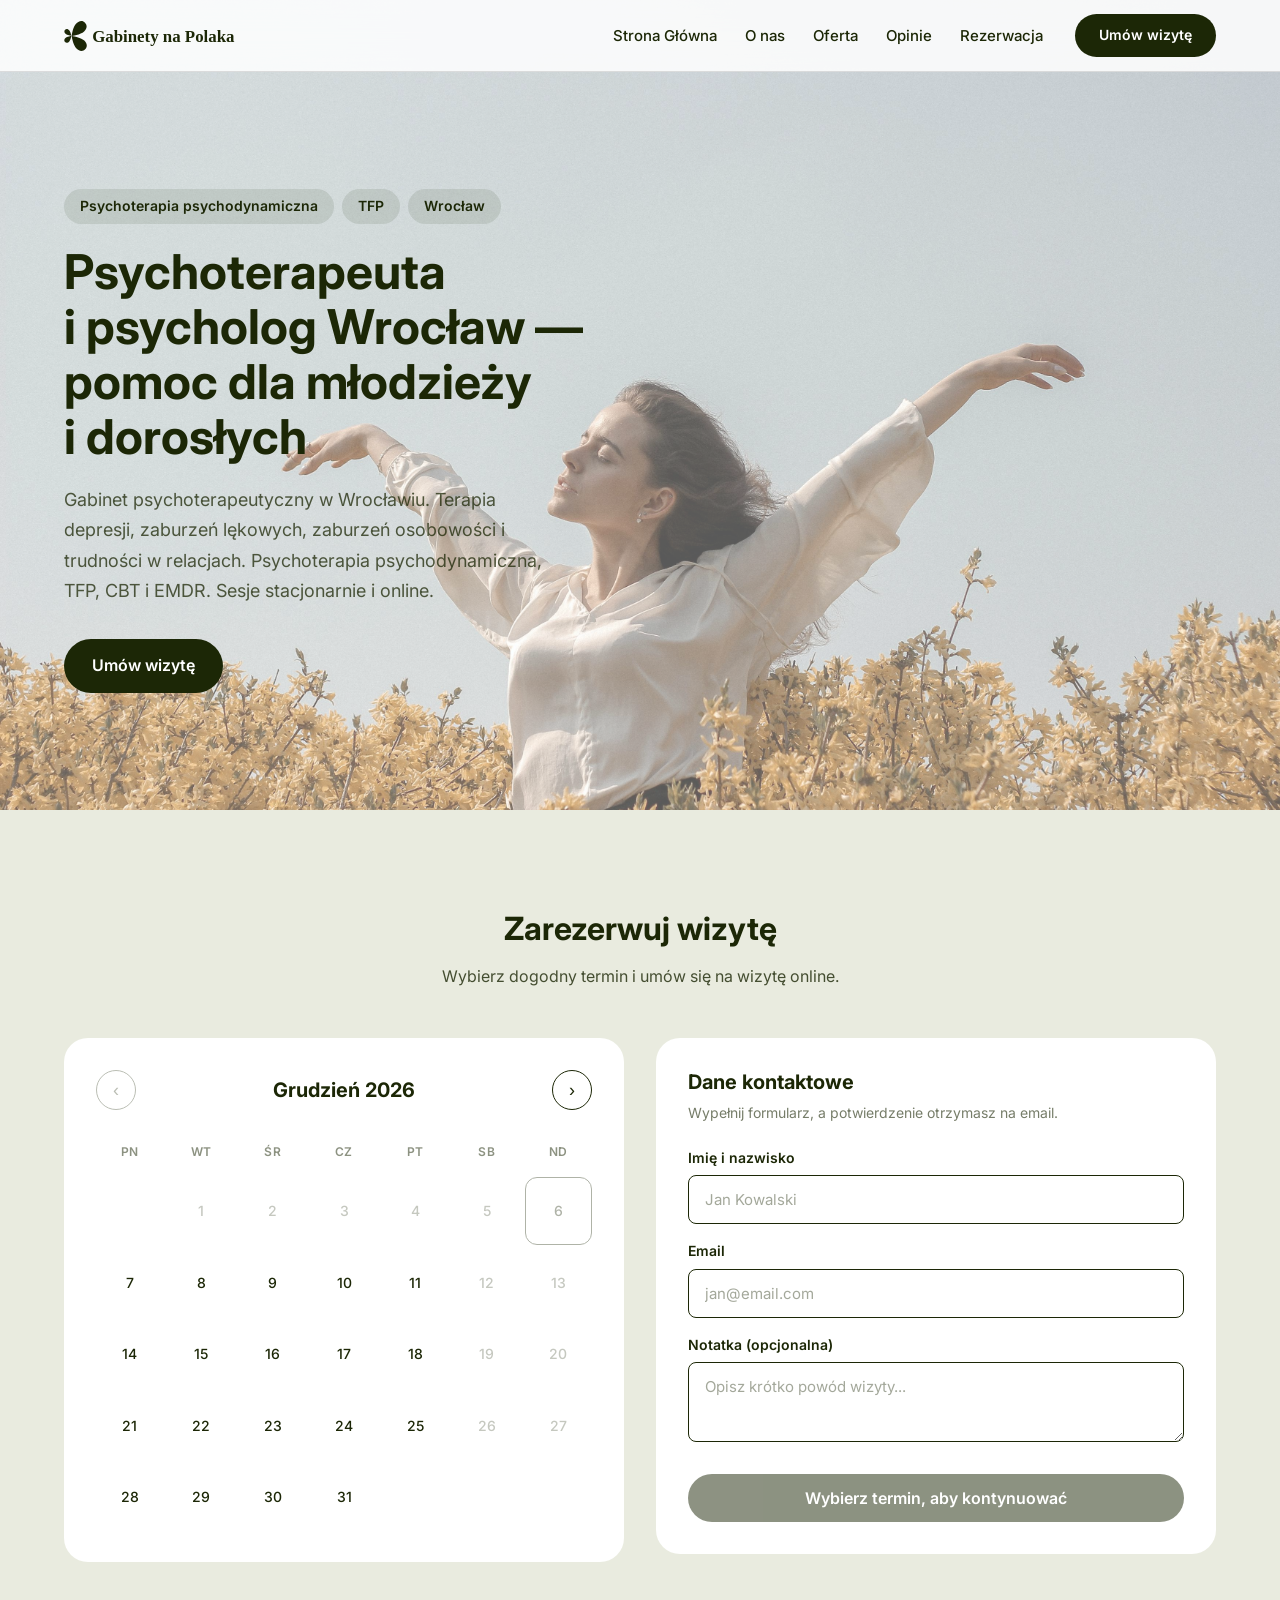
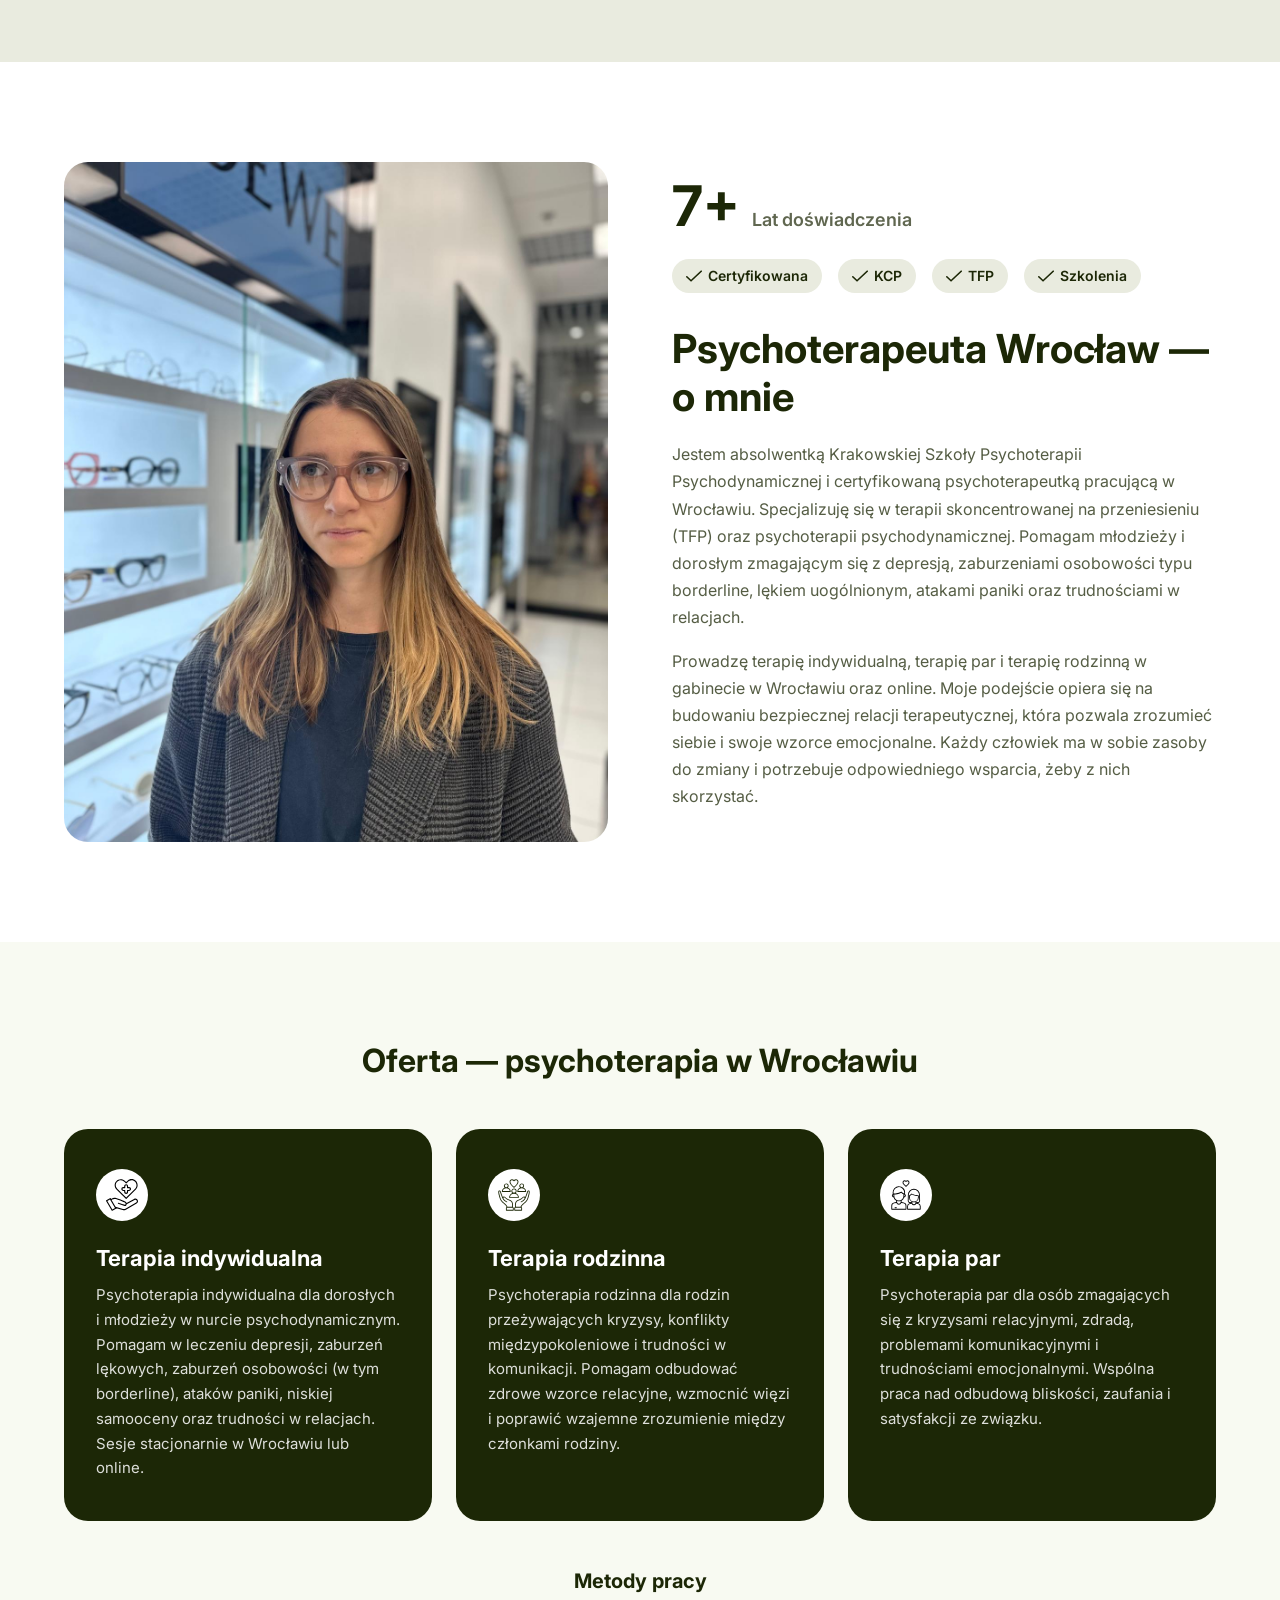
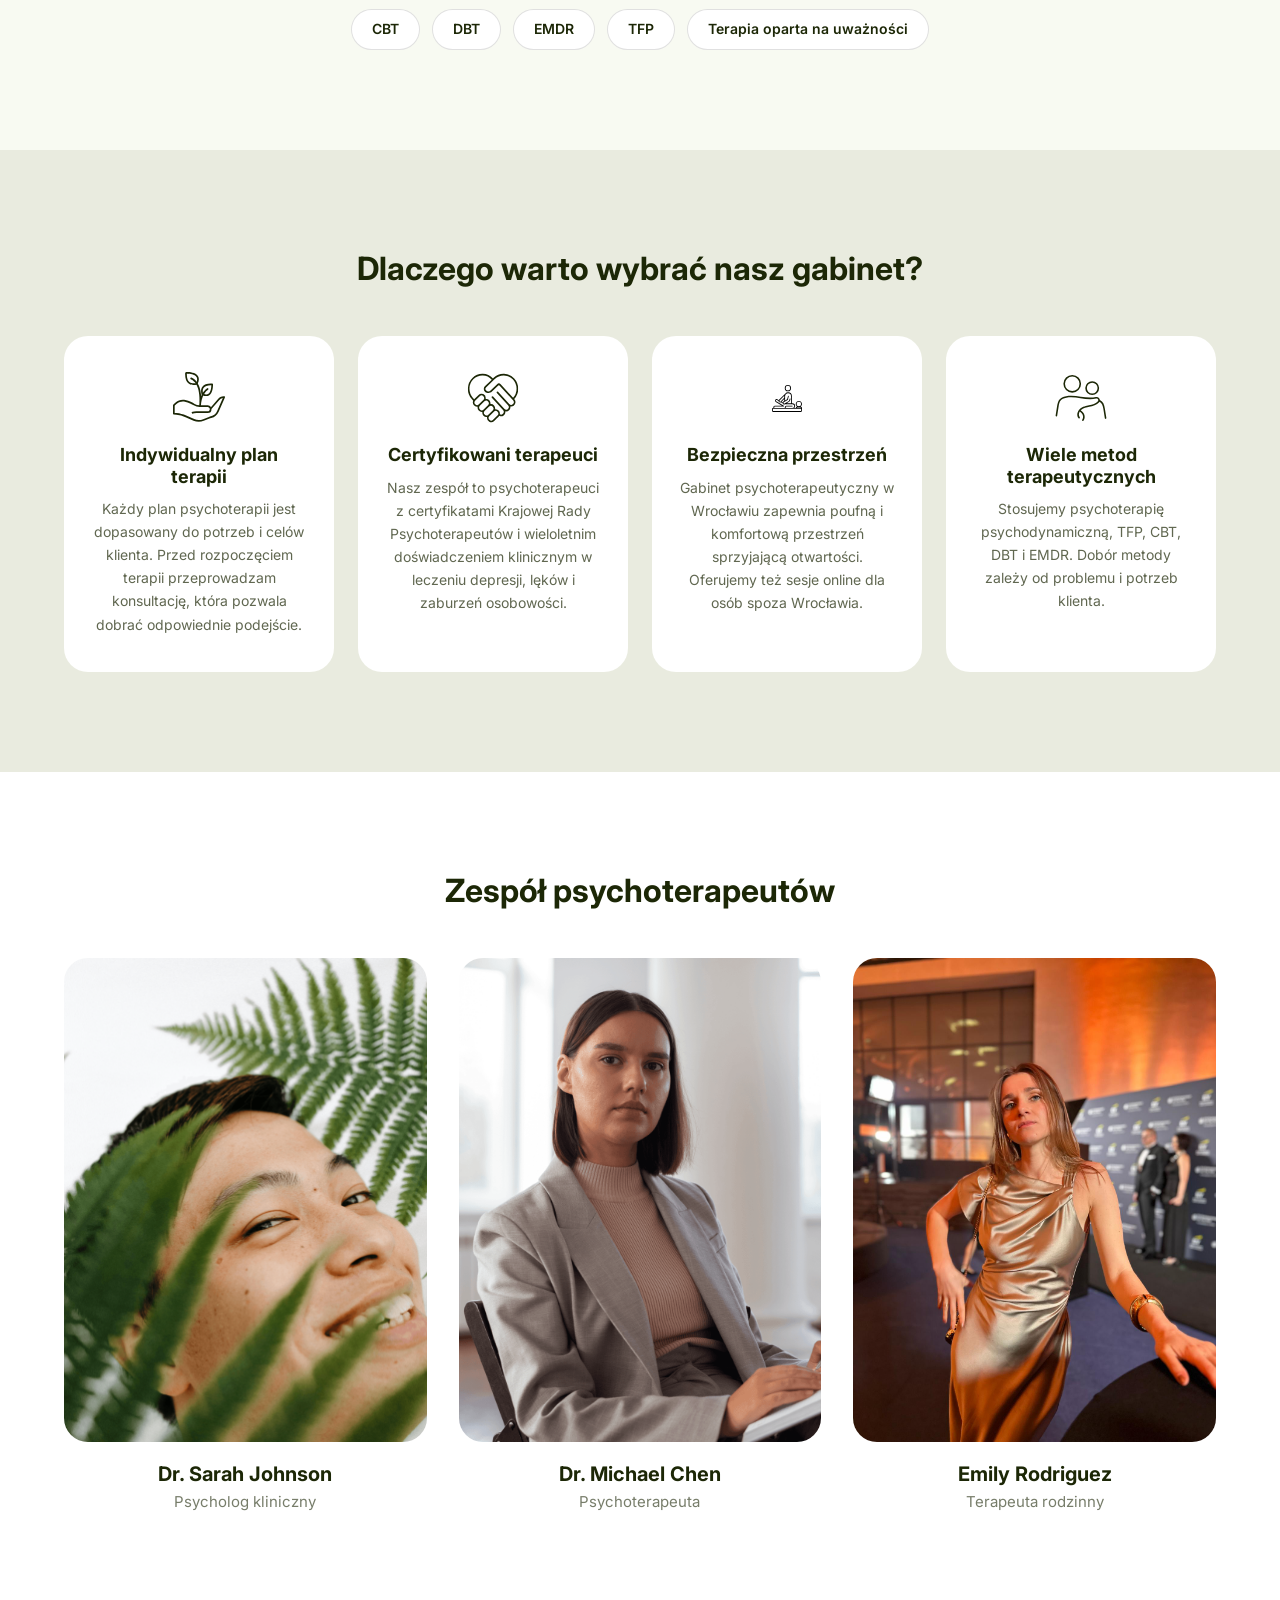
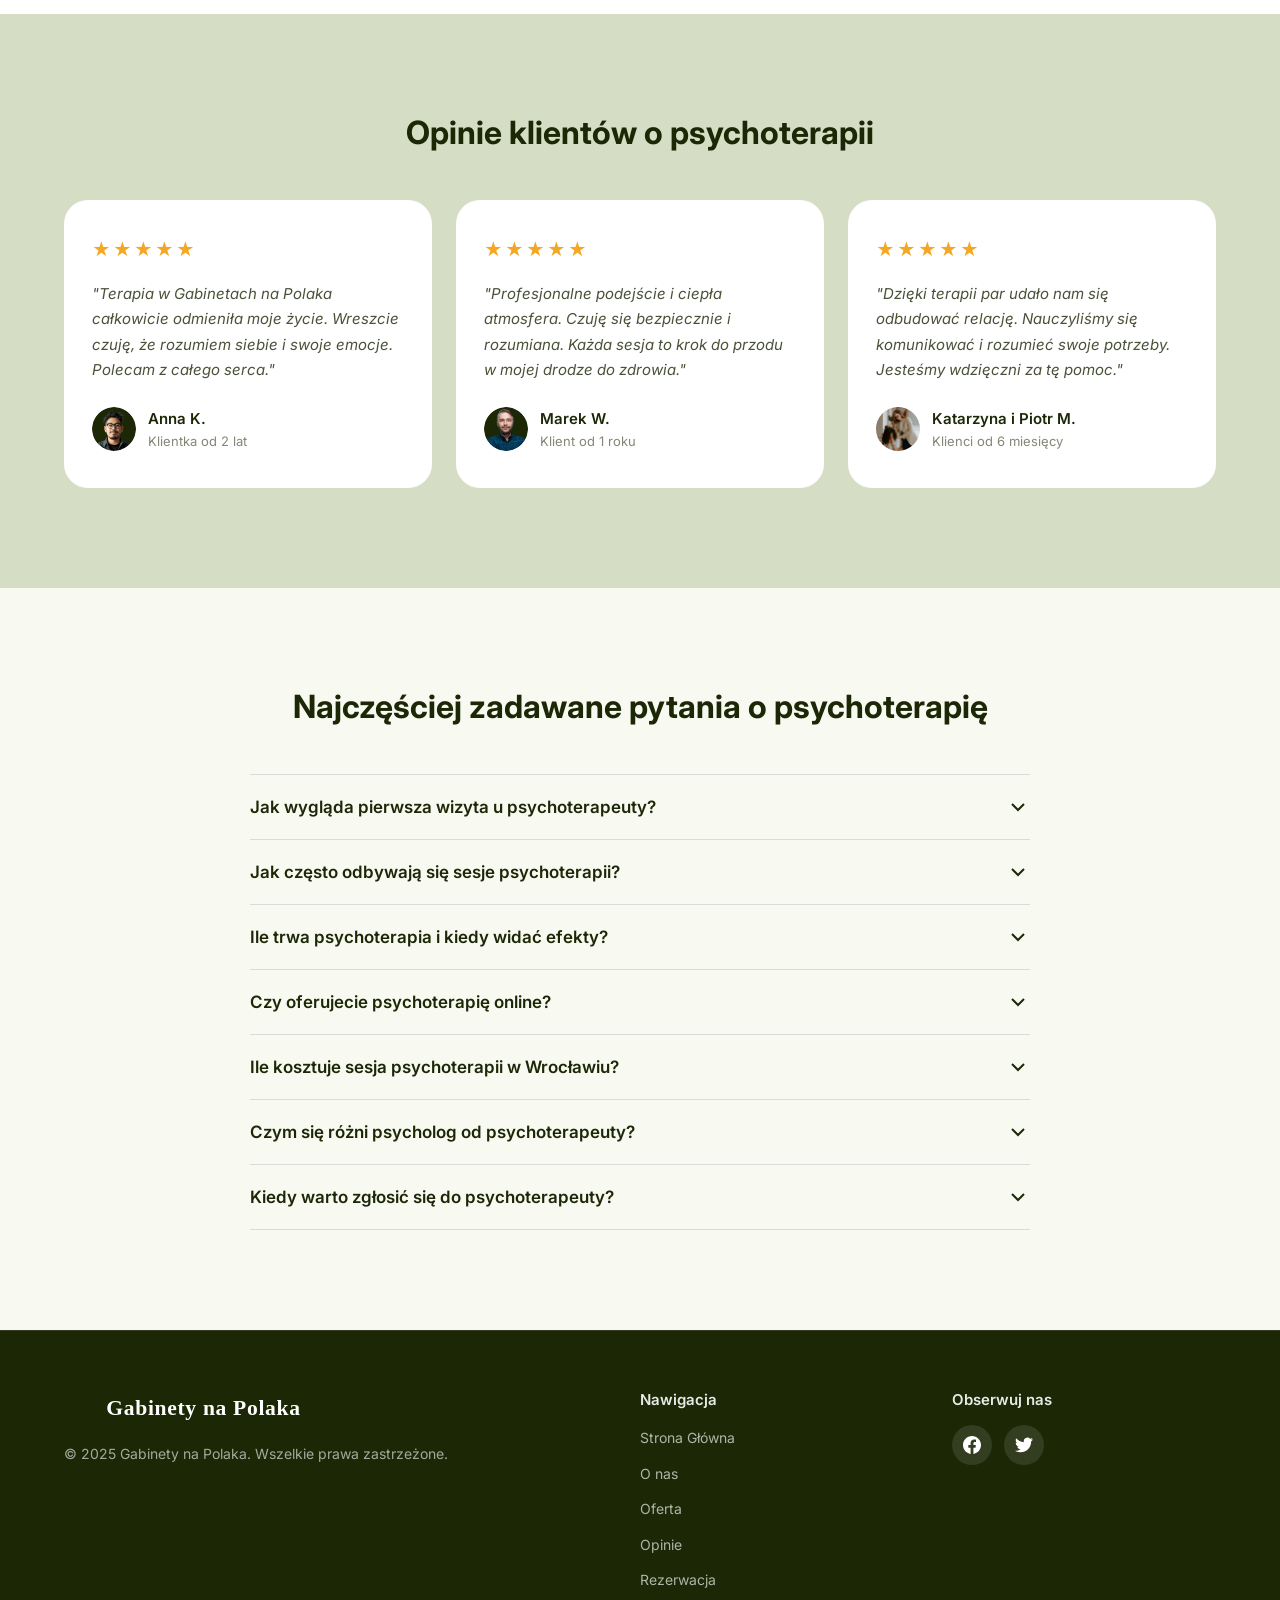
==== index.html @ d98072bb "Initial commit — Gabinety na Polaka site Co-Authored-By: Claude Opus 4.6 <noreply@anthropic.com>" ====
<!DOCTYPE html>
<html lang="pl">
<head>
  <meta charset="UTF-8">
  <meta name="viewport" content="width=device-width, initial-scale=1.0">
  <title>Psychoterapeuta Wrocław — Terapia depresji, lęków, zaburzeń osobowości | Gabinety na Polaka</title>
  <meta name="description" content="Psychoterapeuta i psycholog Wrocław. Terapia indywidualna, par i rodzinna. Psychoterapia psychodynamiczna, TFP, CBT, EMDR. Pomoc przy depresji, zaburzeniach lękowych i osobowości. Umów wizytę.">
  <meta name="keywords" content="psychoterapeuta Wrocław, psycholog Wrocław, terapia depresji Wrocław, terapia lęku Wrocław, zaburzenia osobowości leczenie, terapia indywidualna, terapia par Wrocław, terapia rodzinna Wrocław, psychoterapia psychodynamiczna, TFP Wrocław, terapia CBT Wrocław, EMDR Wrocław, DBT, psychoterapia online, psycholog dla młodzieży Wrocław, terapia borderline, gabinet psychoterapeutyczny Wrocław, dobry psychoterapeuta Wrocław">
  <link rel="icon" href="assets/images/favicon.png" type="image/png">
  <meta property="og:image" content="assets/images/og-image.png">
  <meta property="og:title" content="Psychoterapeuta Wrocław — Terapia depresji, lęków, zaburzeń osobowości | Gabinety na Polaka">
  <meta property="og:description" content="Psychoterapeuta i psycholog Wrocław. Terapia indywidualna, par i rodzinna. Psychoterapia psychodynamiczna, TFP, CBT, EMDR. Pomoc przy depresji, zaburzeniach lękowych i osobowości.">
  <meta property="og:type" content="website">
  <link rel="canonical" href="https://gabinetnapolaka.pl">
  <link rel="preconnect" href="https://fonts.googleapis.com">
  <link rel="preconnect" href="https://fonts.gstatic.com" crossorigin>
  <link href="https://fonts.googleapis.com/css2?family=Inter:wght@400;600&family=Playfair+Display:wght@700&display=swap" rel="stylesheet">
  <link rel="stylesheet" href="css/style.css">

  <!-- Schema.org Structured Data -->
  <script type="application/ld+json">
  {
    "@context": "https://schema.org",
    "@type": "MedicalBusiness",
    "name": "Gabinety na Polaka",
    "description": "Gabinet psychoterapeutyczny w Wrocławiu. Psychoterapia indywidualna, par i rodzinna. Nurt psychodynamiczny, TFP, CBT, DBT, EMDR.",
    "url": "https://gabinetnapolaka.pl",
    "telephone": "+48123456789",
    "email": "piotreksedzik@gmail.com",
    "address": {
      "@type": "PostalAddress",
      "addressLocality": "Wrocław",
      "addressRegion": "Dolnośląskie",
      "addressCountry": "PL"
    },
    "geo": {
      "@type": "GeoCoordinates",
      "latitude": 51.1079,
      "longitude": 17.0385
    },
    "medicalSpecialty": "Psychiatric",
    "priceRange": "$$",
    "openingHoursSpecification": [
      {
        "@type": "OpeningHoursSpecification",
        "dayOfWeek": ["Monday", "Tuesday", "Wednesday", "Thursday", "Friday"],
        "opens": "09:00",
        "closes": "17:00"
      }
    ],
    "sameAs": [],
    "hasOfferCatalog": {
      "@type": "OfferCatalog",
      "name": "Usługi psychoterapeutyczne",
      "itemListElement": [
        {
          "@type": "Offer",
          "itemOffered": {
            "@type": "MedicalTherapy",
            "name": "Terapia indywidualna",
            "description": "Psychoterapia indywidualna w nurcie psychodynamicznym i TFP dla dorosłych i młodzieży"
          }
        },
        {
          "@type": "Offer",
          "itemOffered": {
            "@type": "MedicalTherapy",
            "name": "Terapia par",
            "description": "Psychoterapia par dla osób zmagających się z kryzysami relacyjnymi"
          }
        },
        {
          "@type": "Offer",
          "itemOffered": {
            "@type": "MedicalTherapy",
            "name": "Terapia rodzinna",
            "description": "Psychoterapia rodzinna przy kryzysach, konfliktach i trudnościach w komunikacji"
          }
        }
      ]
    }
  }
  </script>

  <script type="application/ld+json">
  {
    "@context": "https://schema.org",
    "@type": "FAQPage",
    "mainEntity": [
      {
        "@type": "Question",
        "name": "Jak wygląda pierwsza wizyta u psychoterapeuty?",
        "acceptedAnswer": {
          "@type": "Answer",
          "text": "Pierwsza wizyta u psychoterapeuty to konsultacja trwająca około 50 minut. Podczas spotkania rozmawiamy o powodach zgłoszenia, Twoich oczekiwaniach wobec terapii i ustalamy wstępny plan pracy. To też czas na pytania i poznanie stylu pracy terapeuty. Konsultacja nie zobowiązuje do kontynuowania terapii."
        }
      },
      {
        "@type": "Question",
        "name": "Jak często odbywają się sesje psychoterapii?",
        "acceptedAnswer": {
          "@type": "Answer",
          "text": "Sesje psychoterapii odbywają się zwykle raz w tygodniu, o stałej porze. W przypadku terapii TFP (terapii skoncentrowanej na przeniesieniu) zalecane są dwa spotkania tygodniowo. Częstotliwość sesji ustalamy indywidualnie, w zależności od rodzaju problemu i potrzeb klienta."
        }
      },
      {
        "@type": "Question",
        "name": "Ile trwa psychoterapia i kiedy widać efekty?",
        "acceptedAnswer": {
          "@type": "Answer",
          "text": "Czas trwania psychoterapii zależy od problemu i celów. Terapia krótkoterminowa trwa od kilku do kilkunastu spotkań. Psychoterapia psychodynamiczna i TFP to procesy dłuższe, od kilku miesięcy do kilku lat. Pierwsze pozytywne zmiany klienci zauważają zwykle po kilku tygodniach regularnych sesji."
        }
      },
      {
        "@type": "Question",
        "name": "Czy oferujecie psychoterapię online?",
        "acceptedAnswer": {
          "@type": "Answer",
          "text": "Tak, oferujemy psychoterapię online dla osób, które nie mogą dojechać do gabinetu w Wrocławiu. Sesje online odbywają się przez bezpieczną platformę wideo i są tak samo skuteczne jak spotkania stacjonarne. Psychoterapia online sprawdza się w terapii indywidualnej, terapii par i konsultacjach."
        }
      },
      {
        "@type": "Question",
        "name": "Ile kosztuje sesja psychoterapii w Wrocławiu?",
        "acceptedAnswer": {
          "@type": "Answer",
          "text": "Cennik sesji psychoterapii omawiam podczas pierwszego kontaktu. Koszt zależy od rodzaju terapii (indywidualna, par, rodzinna) i długości sesji. Skontaktuj się telefonicznie lub przez formularz, aby uzyskać aktualne informacje o cenach."
        }
      },
      {
        "@type": "Question",
        "name": "Czym się różni psycholog od psychoterapeuty?",
        "acceptedAnswer": {
          "@type": "Answer",
          "text": "Psycholog to osoba z dyplomem psychologii, która może prowadzić konsultacje i diagnozę. Psychoterapeuta to specjalista, który ukończył wieloletnie szkolenie z psychoterapii i pracuje pod superwizją. Psychoterapeuta prowadzi regularną terapię nastawioną na trwałą zmianę."
        }
      },
      {
        "@type": "Question",
        "name": "Kiedy warto zgłosić się do psychoterapeuty?",
        "acceptedAnswer": {
          "@type": "Answer",
          "text": "Warto zgłosić się do psychoterapeuty, gdy odczuwasz przewlekły smutek lub obniżony nastrój, masz problemy z lękiem lub atakami paniki, przeżywasz trudności w relacjach, zmagasz się z niską samooceną lub myślami samobójczymi. Im wcześniej szukasz pomocy, tym szybciej możesz poczuć się lepiej."
        }
      }
    ]
  }
  </script>
</head>
<body>

  <!-- ========== NAVIGATION ========== -->
  <nav class="nav" id="nav">
    <div class="container nav__inner">
      <a href="#" class="nav__logo">
        <img src="assets/images/logo-small.svg" alt="Gabinety na Polaka" class="nav__logo-img">
      </a>
      <button class="nav__hamburger" id="nav-toggle" aria-label="Otwórz menu" aria-expanded="false">
        <span></span>
        <span></span>
        <span></span>
      </button>
      <div class="nav__menu" id="nav-menu">
        <ul class="nav__list">
          <li><a href="#hero-section" class="nav__link">Strona Główna</a></li>
          <li><a href="#about-section" class="nav__link">O nas</a></li>
          <li><a href="#service-section" class="nav__link">Oferta</a></li>
          <li><a href="#review-section" class="nav__link">Opinie</a></li>
          <li><a href="#booking-section" class="nav__link">Rezerwacja</a></li>
        </ul>
        <a href="#booking-section" class="btn btn--primary nav__cta">Umów wizytę</a>
      </div>
    </div>
  </nav>

  <!-- ========== HERO ========== -->
  <section class="hero" id="hero-section">
    <div class="hero__bg">
      <img src="assets/images/bg2.jpeg" alt="Gabinet psychoterapeutyczny w Wrocławiu — Gabinety na Polaka" class="hero__bg-img">
    </div>
    <div class="container hero__inner">
      <div class="hero__content">
        <div class="hero__tags">
          <span class="tag">Psychoterapia psychodynamiczna</span>
          <span class="tag">TFP</span>
          <span class="tag">Wrocław</span>
        </div>
        <h1 class="hero__title">Psychoterapeuta i&nbsp;psycholog Wrocław — pomoc dla młodzieży i&nbsp;dorosłych</h1>
        <p class="hero__description">Gabinet psychoterapeutyczny w Wrocławiu. Terapia depresji, zaburzeń lękowych, zaburzeń osobowości i trudności w relacjach. Psychoterapia psychodynamiczna, TFP, CBT i EMDR. Sesje stacjonarnie i online.</p>
        <a href="#booking-section" class="btn btn--primary hero__cta">Umów wizytę</a>
      </div>
    </div>
  </section>

  <!-- ========== BOOKING ========== -->
  <section class="booking" id="booking-section">
    <div class="container">
      <h2 class="section-title">Zarezerwuj wizytę</h2>
      <p class="booking__subtitle">Wybierz dogodny termin i umów się na wizytę online.</p>
      <div class="booking__grid">
        <div class="booking__calendar-card">
          <div class="calendar__header">
            <button class="calendar__nav-btn" id="cal-prev" type="button" aria-label="Poprzedni miesiąc">&#8249;</button>
            <span class="calendar__month-label" id="cal-month-label"></span>
            <button class="calendar__nav-btn" id="cal-next" type="button" aria-label="Następny miesiąc">&#8250;</button>
          </div>
          <div class="calendar__weekdays">
            <span class="calendar__weekday">Pn</span>
            <span class="calendar__weekday">Wt</span>
            <span class="calendar__weekday">Śr</span>
            <span class="calendar__weekday">Cz</span>
            <span class="calendar__weekday">Pt</span>
            <span class="calendar__weekday">Sb</span>
            <span class="calendar__weekday">Nd</span>
          </div>
          <div class="calendar__days" id="cal-days"></div>
          <div class="timeslots" id="timeslots" style="display:none">
            <div class="timeslots__label" id="timeslots-label"></div>
            <div class="timeslots__grid" id="timeslots-grid"></div>
          </div>
        </div>
        <div class="booking__form-card">
          <h3 class="booking__form-title">Dane kontaktowe</h3>
          <p class="booking__form-desc">Wypełnij formularz, a potwierdzenie otrzymasz na email.</p>
          <div class="booking__selected-info" id="booking-selected-info"></div>
          <form id="booking-form">
            <div class="booking__field">
              <label for="booking-name">Imię i nazwisko</label>
              <input type="text" id="booking-name" name="name" placeholder="Jan Kowalski" required>
            </div>
            <div class="booking__field">
              <label for="booking-email">Email</label>
              <input type="email" id="booking-email" name="email" placeholder="jan@email.com" required>
            </div>
            <div class="booking__field">
              <label for="booking-note">Notatka (opcjonalna)</label>
              <textarea id="booking-note" name="note" placeholder="Opisz krótko powód wizyty..."></textarea>
            </div>
            <button type="submit" class="btn btn--primary booking__submit-btn" id="booking-submit" disabled>Wybierz termin, aby kontynuować</button>
          </form>
          <div class="booking__status" id="booking-status"></div>
        </div>
      </div>
    </div>
  </section>

  <!-- ========== ABOUT ========== -->
  <section class="about" id="about-section">
    <div class="container about__inner">
      <div class="about__image">
        <img src="assets/images/portrait-faustyna.jpeg" alt="Faustyna Szaynok-Sędzik — psychoterapeuta Wrocław, terapia psychodynamiczna i TFP">
      </div>
      <div class="about__content">
        <div class="about__stats">
          <div class="about__stat">
            <span class="about__stat-number">7+</span>
            <span class="about__stat-label">Lat doświadczenia</span>
          </div>
        </div>
        <div class="about__credentials">
          <div class="about__credential">
            <img src="assets/images/icon5.svg" alt="Certyfikat" class="about__credential-icon">
            <span>Certyfikowana</span>
          </div>
          <div class="about__credential">
            <img src="assets/images/icon5.svg" alt="Certyfikat" class="about__credential-icon">
            <span>KCP</span>
          </div>
          <div class="about__credential">
            <img src="assets/images/icon5.svg" alt="Certyfikat" class="about__credential-icon">
            <span>TFP</span>
          </div>
          <div class="about__credential">
            <img src="assets/images/icon5.svg" alt="Certyfikat" class="about__credential-icon">
            <span>Szkolenia</span>
          </div>
        </div>
        <h2 class="about__title">Psychoterapeuta Wrocław — o mnie</h2>
        <p class="about__text">Jestem absolwentką Krakowskiej Szkoły Psychoterapii Psychodynamicznej i certyfikowaną psychoterapeutką pracującą w Wrocławiu. Specjalizuję się w terapii skoncentrowanej na przeniesieniu (TFP) oraz psychoterapii psychodynamicznej. Pomagam młodzieży i dorosłym zmagającym się z depresją, zaburzeniami osobowości typu borderline, lękiem uogólnionym, atakami paniki oraz trudnościami w relacjach.</p>
        <p class="about__text">Prowadzę terapię indywidualną, terapię par i terapię rodzinną w gabinecie w Wrocławiu oraz online. Moje podejście opiera się na budowaniu bezpiecznej relacji terapeutycznej, która pozwala zrozumieć siebie i swoje wzorce emocjonalne. Każdy człowiek ma w sobie zasoby do zmiany i potrzebuje odpowiedniego wsparcia, żeby z nich skorzystać.</p>
      </div>
    </div>
  </section>

  <!-- ========== SERVICES ========== -->
  <section class="services" id="service-section">
    <div class="container">
      <h2 class="section-title">Oferta — psychoterapia w Wrocławiu</h2>
      <div class="services__grid">
        <div class="services__card">
          <div class="services__icon">
            <img src="assets/images/service-icon1.svg" alt="Ikona terapii indywidualnej">
          </div>
          <h3 class="services__card-title">Terapia indywidualna</h3>
          <p class="services__card-text">Psychoterapia indywidualna dla dorosłych i młodzieży w nurcie psychodynamicznym. Pomagam w leczeniu depresji, zaburzeń lękowych, zaburzeń osobowości (w tym borderline), ataków paniki, niskiej samooceny oraz trudności w relacjach. Sesje stacjonarnie w Wrocławiu lub online.</p>
        </div>
        <div class="services__card">
          <div class="services__icon">
            <img src="assets/images/service-icon2.svg" alt="Ikona terapii rodzinnej">
          </div>
          <h3 class="services__card-title">Terapia rodzinna</h3>
          <p class="services__card-text">Psychoterapia rodzinna dla rodzin przeżywających kryzysy, konflikty międzypokoleniowe i trudności w komunikacji. Pomagam odbudować zdrowe wzorce relacyjne, wzmocnić więzi i poprawić wzajemne zrozumienie między członkami rodziny.</p>
        </div>
        <div class="services__card">
          <div class="services__icon">
            <img src="assets/images/icon3.svg" alt="Ikona terapii par">
          </div>
          <h3 class="services__card-title">Terapia par</h3>
          <p class="services__card-text">Psychoterapia par dla osób zmagających się z kryzysami relacyjnymi, zdradą, problemami komunikacyjnymi i trudnościami emocjonalnymi. Wspólna praca nad odbudową bliskości, zaufania i satysfakcji ze związku.</p>
        </div>
      </div>
      <div class="services__modalities">
        <h3 class="services__modalities-title">Metody pracy</h3>
        <div class="services__modalities-list">
          <span class="services__modality">CBT</span>
          <span class="services__modality">DBT</span>
          <span class="services__modality">EMDR</span>
          <span class="services__modality">TFP</span>
          <span class="services__modality">Terapia oparta na uważności</span>
        </div>
      </div>
    </div>
  </section>

  <!-- ========== WHY CHOOSE US ========== -->
  <section class="benefits" id="benefits-section">
    <div class="container">
      <h2 class="section-title">Dlaczego warto wybrać nasz gabinet?</h2>
      <div class="benefits__grid">
        <div class="benefits__card">
          <div class="benefits__icon">
            <img src="assets/images/icon1.svg" alt="Ikona indywidualnego podejścia">
          </div>
          <h3 class="benefits__card-title">Indywidualny plan terapii</h3>
          <p class="benefits__card-text">Każdy plan psychoterapii jest dopasowany do potrzeb i celów klienta. Przed rozpoczęciem terapii przeprowadzam konsultację, która pozwala dobrać odpowiednie podejście.</p>
        </div>
        <div class="benefits__card">
          <div class="benefits__icon">
            <img src="assets/images/icon2.svg" alt="Ikona certyfikacji">
          </div>
          <h3 class="benefits__card-title">Certyfikowani terapeuci</h3>
          <p class="benefits__card-text">Nasz zespół to psychoterapeuci z certyfikatami Krajowej Rady Psychoterapeutów i wieloletnim doświadczeniem klinicznym w leczeniu depresji, lęków i zaburzeń osobowości.</p>
        </div>
        <div class="benefits__card">
          <div class="benefits__icon">
            <img src="assets/images/icon6.svg" alt="Ikona bezpiecznej przestrzeni">
          </div>
          <h3 class="benefits__card-title">Bezpieczna przestrzeń</h3>
          <p class="benefits__card-text">Gabinet psychoterapeutyczny w Wrocławiu zapewnia poufną i komfortową przestrzeń sprzyjającą otwartości. Oferujemy też sesje online dla osób spoza Wrocławia.</p>
        </div>
        <div class="benefits__card">
          <div class="benefits__icon">
            <img src="assets/images/icon4.svg" alt="Ikona wielu metod terapeutycznych">
          </div>
          <h3 class="benefits__card-title">Wiele metod terapeutycznych</h3>
          <p class="benefits__card-text">Stosujemy psychoterapię psychodynamiczną, TFP, CBT, DBT i EMDR. Dobór metody zależy od problemu i potrzeb klienta.</p>
        </div>
      </div>
    </div>
  </section>

  <!-- ========== TEAM ========== -->
  <section class="team" id="team-section">
    <div class="container">
      <h2 class="section-title">Zespół psychoterapeutów</h2>
      <div class="team__grid">
        <div class="team__card">
          <div class="team__photo">
            <img src="assets/images/therapist1.png" alt="Dr. Sarah Johnson — psycholog kliniczny w Gabinetach na Polaka">
          </div>
          <h3 class="team__name">Dr. Sarah Johnson</h3>
          <p class="team__role">Psycholog kliniczny</p>
        </div>
        <div class="team__card">
          <div class="team__photo">
            <img src="assets/images/therapist2.png" alt="Dr. Michael Chen — psychoterapeuta w Gabinetach na Polaka">
          </div>
          <h3 class="team__name">Dr. Michael Chen</h3>
          <p class="team__role">Psychoterapeuta</p>
        </div>
        <div class="team__card">
          <div class="team__photo">
            <img src="assets/images/portrait1.jpeg" alt="Emily Rodriguez — terapeuta rodzinny w Gabinetach na Polaka Wrocław">
          </div>
          <h3 class="team__name">Emily Rodriguez</h3>
          <p class="team__role">Terapeuta rodzinny</p>
        </div>
      </div>
    </div>
  </section>

  <!-- ========== TESTIMONIALS ========== -->
  <section class="testimonials" id="review-section">
    <div class="container">
      <h2 class="section-title">Opinie klientów o psychoterapii</h2>
      <div class="testimonials__grid">
        <div class="testimonials__card">
          <div class="testimonials__stars">★★★★★</div>
          <p class="testimonials__quote">"Terapia w Gabinetach na Polaka całkowicie odmieniła moje życie. Wreszcie czuję, że rozumiem siebie i swoje emocje. Polecam z całego serca."</p>
          <div class="testimonials__author">
            <img src="assets/images/avatar1.png" alt="Opinia klientki o psychoterapii" class="testimonials__avatar">
            <div>
              <p class="testimonials__name">Anna K.</p>
              <p class="testimonials__detail">Klientka od 2 lat</p>
            </div>
          </div>
        </div>
        <div class="testimonials__card">
          <div class="testimonials__stars">★★★★★</div>
          <p class="testimonials__quote">"Profesjonalne podejście i ciepła atmosfera. Czuję się bezpiecznie i rozumiana. Każda sesja to krok do przodu w mojej drodze do zdrowia."</p>
          <div class="testimonials__author">
            <img src="assets/images/avatar4.png" alt="Opinia klienta o terapii" class="testimonials__avatar">
            <div>
              <p class="testimonials__name">Marek W.</p>
              <p class="testimonials__detail">Klient od 1 roku</p>
            </div>
          </div>
        </div>
        <div class="testimonials__card">
          <div class="testimonials__stars">★★★★★</div>
          <p class="testimonials__quote">"Dzięki terapii par udało nam się odbudować relację. Nauczyliśmy się komunikować i rozumieć swoje potrzeby. Jesteśmy wdzięczni za tę pomoc."</p>
          <div class="testimonials__author">
            <img src="assets/images/avatar2.png" alt="Opinia klientów o terapii par" class="testimonials__avatar">
            <div>
              <p class="testimonials__name">Katarzyna i Piotr M.</p>
              <p class="testimonials__detail">Klienci od 6 miesięcy</p>
            </div>
          </div>
        </div>
      </div>
    </div>
  </section>

  <!-- ========== FAQ ========== -->
  <section class="faq" id="faq-section">
    <div class="container">
      <h2 class="section-title">Najczęściej zadawane pytania o psychoterapię</h2>
      <div class="faq__list">
        <div class="faq__item">
          <button class="faq__question" aria-expanded="false">
            <span>Jak wygląda pierwsza wizyta u psychoterapeuty?</span>
            <svg class="faq__chevron" width="24" height="24" viewBox="0 0 24 24" fill="none" stroke="currentColor" stroke-width="2"><polyline points="6 9 12 15 18 9"/></svg>
          </button>
          <div class="faq__answer">
            <p>Pierwsza wizyta u psychoterapeuty to konsultacja trwająca około 50 minut. Podczas spotkania rozmawiamy o powodach zgłoszenia, Twoich oczekiwaniach wobec terapii i ustalamy wstępny plan pracy. To też czas na pytania i poznanie mojego stylu pracy. Konsultacja nie zobowiązuje do kontynuowania terapii.</p>
          </div>
        </div>
        <div class="faq__item">
          <button class="faq__question" aria-expanded="false">
            <span>Jak często odbywają się sesje psychoterapii?</span>
            <svg class="faq__chevron" width="24" height="24" viewBox="0 0 24 24" fill="none" stroke="currentColor" stroke-width="2"><polyline points="6 9 12 15 18 9"/></svg>
          </button>
          <div class="faq__answer">
            <p>Sesje psychoterapii odbywają się zwykle raz w tygodniu, o stałej porze. W przypadku terapii TFP (terapii skoncentrowanej na przeniesieniu) zalecane są dwa spotkania tygodniowo. Częstotliwość sesji ustalamy indywidualnie, w zależności od rodzaju problemu i Twoich potrzeb.</p>
          </div>
        </div>
        <div class="faq__item">
          <button class="faq__question" aria-expanded="false">
            <span>Ile trwa psychoterapia i kiedy widać efekty?</span>
            <svg class="faq__chevron" width="24" height="24" viewBox="0 0 24 24" fill="none" stroke="currentColor" stroke-width="2"><polyline points="6 9 12 15 18 9"/></svg>
          </button>
          <div class="faq__answer">
            <p>Czas trwania psychoterapii zależy od problemu i celów. Terapia krótkoterminowa trwa od kilku do kilkunastu spotkań. Psychoterapia psychodynamiczna i TFP to procesy dłuższe, od kilku miesięcy do kilku lat. Pierwsze pozytywne zmiany klienci zauważają zwykle po kilku tygodniach regularnych sesji.</p>
          </div>
        </div>
        <div class="faq__item">
          <button class="faq__question" aria-expanded="false">
            <span>Czy oferujecie psychoterapię online?</span>
            <svg class="faq__chevron" width="24" height="24" viewBox="0 0 24 24" fill="none" stroke="currentColor" stroke-width="2"><polyline points="6 9 12 15 18 9"/></svg>
          </button>
          <div class="faq__answer">
            <p>Tak, oferuję psychoterapię online dla osób, które nie mogą dojechać do gabinetu w Wrocławiu. Sesje online odbywają się przez bezpieczną platformę wideo i są tak samo skuteczne jak spotkania stacjonarne. Psychoterapia online sprawdza się w terapii indywidualnej, terapii par i konsultacjach.</p>
          </div>
        </div>
        <div class="faq__item">
          <button class="faq__question" aria-expanded="false">
            <span>Ile kosztuje sesja psychoterapii w Wrocławiu?</span>
            <svg class="faq__chevron" width="24" height="24" viewBox="0 0 24 24" fill="none" stroke="currentColor" stroke-width="2"><polyline points="6 9 12 15 18 9"/></svg>
          </button>
          <div class="faq__answer">
            <p>Cennik sesji psychoterapii omawiam podczas pierwszego kontaktu. Koszt zależy od rodzaju terapii (indywidualna, par, rodzinna) i długości sesji. Skontaktuj się ze mną telefonicznie lub przez formularz, aby uzyskać aktualne informacje o cenach.</p>
          </div>
        </div>
        <div class="faq__item">
          <button class="faq__question" aria-expanded="false">
            <span>Czym się różni psycholog od psychoterapeuty?</span>
            <svg class="faq__chevron" width="24" height="24" viewBox="0 0 24 24" fill="none" stroke="currentColor" stroke-width="2"><polyline points="6 9 12 15 18 9"/></svg>
          </button>
          <div class="faq__answer">
            <p>Psycholog to osoba z dyplomem psychologii, która może prowadzić konsultacje i diagnozę. Psychoterapeuta to specjalista, który ukończył wieloletnie szkolenie z psychoterapii i pracuje pod superwizją. Psychoterapeuta prowadzi regularną terapię nastawioną na trwałą zmianę. W naszym gabinecie w Wrocławiu pracują certyfikowani psychoterapeuci.</p>
          </div>
        </div>
        <div class="faq__item">
          <button class="faq__question" aria-expanded="false">
            <span>Kiedy warto zgłosić się do psychoterapeuty?</span>
            <svg class="faq__chevron" width="24" height="24" viewBox="0 0 24 24" fill="none" stroke="currentColor" stroke-width="2"><polyline points="6 9 12 15 18 9"/></svg>
          </button>
          <div class="faq__answer">
            <p>Warto zgłosić się do psychoterapeuty, gdy odczuwasz przewlekły smutek lub obniżony nastrój, masz problemy z lękiem lub atakami paniki, przeżywasz trudności w relacjach, zmagasz się z niską samooceną lub myślami samobójczymi. Im wcześniej szukasz pomocy, tym szybciej możesz poczuć się lepiej.</p>
          </div>
        </div>
      </div>
    </div>
  </section>

  <!-- ========== FOOTER ========== -->
  <footer class="footer">
    <div class="container footer__inner">
      <div class="footer__brand">
        <img src="assets/images/logo-main.svg" alt="Gabinety na Polaka" class="footer__logo">
        <p class="footer__copy">&copy; 2025 Gabinety na Polaka. Wszelkie prawa zastrzeżone.</p>
      </div>
      <nav class="footer__nav">
        <h4 class="footer__nav-title">Nawigacja</h4>
        <ul class="footer__nav-list">
          <li><a href="#hero-section">Strona Główna</a></li>
          <li><a href="#about-section">O nas</a></li>
          <li><a href="#service-section">Oferta</a></li>
          <li><a href="#review-section">Opinie</a></li>
          <li><a href="#booking-section">Rezerwacja</a></li>
        </ul>
      </nav>
      <div class="footer__social">
        <h4 class="footer__nav-title">Obserwuj nas</h4>
        <div class="footer__social-links">
          <a href="#" class="footer__social-link" aria-label="Facebook">
            <svg width="24" height="24" viewBox="0 0 24 24" fill="currentColor"><path d="M24 12.073c0-6.627-5.373-12-12-12s-12 5.373-12 12c0 5.99 4.388 10.954 10.125 11.854v-8.385H7.078v-3.47h3.047V9.43c0-3.007 1.792-4.669 4.533-4.669 1.312 0 2.686.235 2.686.235v2.953H15.83c-1.491 0-1.956.925-1.956 1.874v2.25h3.328l-.532 3.47h-2.796v8.385C19.612 23.027 24 18.062 24 12.073z"/></svg>
          </a>
          <a href="#" class="footer__social-link" aria-label="Twitter">
            <svg width="24" height="24" viewBox="0 0 24 24" fill="currentColor"><path d="M23.953 4.57a10 10 0 01-2.825.775 4.958 4.958 0 002.163-2.723c-.951.555-2.005.959-3.127 1.184a4.92 4.92 0 00-8.384 4.482C7.69 8.095 4.067 6.13 1.64 3.162a4.822 4.822 0 00-.666 2.475c0 1.71.87 3.213 2.188 4.096a4.904 4.904 0 01-2.228-.616v.06a4.923 4.923 0 003.946 4.827 4.996 4.996 0 01-2.212.085 4.936 4.936 0 004.604 3.417 9.867 9.867 0 01-6.102 2.105c-.39 0-.779-.023-1.17-.067a13.995 13.995 0 007.557 2.209c9.053 0 13.998-7.496 13.998-13.985 0-.21 0-.42-.015-.63A9.935 9.935 0 0024 4.59z"/></svg>
          </a>
        </div>
      </div>
    </div>
  </footer>

  <script src="js/main.js"></script>
</body>
</html>
---- css/style.css ----
/* ========================================
   DESIGN TOKENS / CUSTOM PROPERTIES
   ======================================== */
:root {
  --color-primary: #1C2706;
  --color-white: #FFFFFF;
  --color-sage: #E9EBDF;
  --color-green: #D5DEC5;
  --color-offwhite: #F8FAF2;
  --color-border: rgba(0, 0, 0, 0.12);

  --font-heading: 'Satoshi', 'Inter', sans-serif;
  --font-body: 'Inter', sans-serif;
  --font-logo: 'Playfair Display', Georgia, serif;

  --radius: 24px;
  --radius-sm: 12px;
  --radius-xs: 8px;
  --max-width: 1200px;

  --nav-height: 72px;
}

/* ========================================
   RESET & BASE
   ======================================== */
*,
*::before,
*::after {
  margin: 0;
  padding: 0;
  box-sizing: border-box;
}

html {
  scroll-behavior: smooth;
  scroll-padding-top: var(--nav-height);
}

body {
  font-family: var(--font-body);
  font-size: 16px;
  line-height: 1.6;
  color: var(--color-primary);
  background: var(--color-white);
  -webkit-font-smoothing: antialiased;
}

img {
  max-width: 100%;
  height: auto;
  display: block;
}

a {
  text-decoration: none;
  color: inherit;
}

ul {
  list-style: none;
}

h1, h2, h3, h4 {
  font-family: var(--font-heading);
  font-weight: 700;
  line-height: 1.2;
}

/* ========================================
   UTILITIES
   ======================================== */
.container {
  width: 100%;
  max-width: var(--max-width);
  margin: 0 auto;
  padding: 0 24px;
}

.section-title {
  font-size: 32px;
  text-align: center;
  margin-bottom: 48px;
}

.section-title--light {
  color: var(--color-white);
}

.btn {
  display: inline-flex;
  align-items: center;
  justify-content: center;
  padding: 14px 28px;
  border-radius: 50px;
  font-family: var(--font-body);
  font-size: 16px;
  font-weight: 600;
  cursor: pointer;
  border: none;
  transition: transform 0.2s, box-shadow 0.2s, opacity 0.2s;
}

.btn:hover {
  transform: translateY(-2px);
  box-shadow: 0 4px 16px rgba(28, 39, 6, 0.2);
}

.btn:active {
  transform: translateY(0);
}

.btn--primary {
  background: var(--color-primary);
  color: var(--color-white);
}

.tag {
  display: inline-block;
  padding: 6px 16px;
  background: rgba(28, 39, 6, 0.1);
  border-radius: 50px;
  font-size: 14px;
  font-weight: 600;
}


/* ========================================
   NAVIGATION
   ======================================== */
.nav {
  position: fixed;
  top: 0;
  left: 0;
  right: 0;
  z-index: 1000;
  height: var(--nav-height);
  background: rgba(255, 255, 255, 0.85);
  backdrop-filter: blur(16px);
  -webkit-backdrop-filter: blur(16px);
  border-bottom: 1px solid var(--color-border);
  transition: background 0.3s;
}

.nav__inner {
  display: flex;
  align-items: center;
  justify-content: space-between;
  height: 100%;
}

.nav__logo-img {
  height: 30px;
  width: auto;
}

.nav__menu {
  display: flex;
  align-items: center;
  gap: 32px;
}

.nav__list {
  display: flex;
  gap: 28px;
}

.nav__link {
  font-size: 15px;
  font-weight: 500;
  color: var(--color-primary);
  transition: opacity 0.2s;
  position: relative;
}

.nav__link::after {
  content: '';
  position: absolute;
  bottom: -4px;
  left: 0;
  width: 0;
  height: 2px;
  background: var(--color-primary);
  transition: width 0.25s;
}

.nav__link:hover::after {
  width: 100%;
}

.nav__cta {
  padding: 10px 24px;
  font-size: 14px;
}

/* Hamburger */
.nav__hamburger {
  display: none;
  flex-direction: column;
  justify-content: center;
  gap: 5px;
  width: 32px;
  height: 32px;
  background: none;
  border: none;
  cursor: pointer;
  padding: 0;
  z-index: 1001;
}

.nav__hamburger span {
  display: block;
  width: 24px;
  height: 2px;
  background: var(--color-primary);
  border-radius: 2px;
  transition: transform 0.3s, opacity 0.3s;
}

.nav__hamburger.active span:nth-child(1) {
  transform: translateY(7px) rotate(45deg);
}

.nav__hamburger.active span:nth-child(2) {
  opacity: 0;
}

.nav__hamburger.active span:nth-child(3) {
  transform: translateY(-7px) rotate(-45deg);
}

/* ========================================
   HERO
   ======================================== */
.hero {
  position: relative;
  min-height: 90vh;
  display: flex;
  align-items: center;
  padding-top: var(--nav-height);
  overflow: hidden;
}

.hero__bg {
  position: absolute;
  inset: 0;
  z-index: 0;
}

.hero__bg-img {
  width: 100%;
  height: 100%;
  object-fit: cover;
}

.hero__bg::after {
  content: '';
  position: absolute;
  inset: 0;
  background: rgba(255, 255, 255, 0.35);
}

.hero__inner {
  position: relative;
  z-index: 1;
  padding-top: 80px;
  padding-bottom: 80px;
}

.hero__tags {
  display: flex;
  gap: 8px;
  margin-bottom: 20px;
  flex-wrap: wrap;
}

.hero__title {
  font-size: 48px;
  line-height: 1.15;
  margin-bottom: 20px;
  max-width: 560px;
}

.hero__description {
  font-size: 18px;
  line-height: 1.7;
  color: rgba(28, 39, 6, 0.75);
  margin-bottom: 32px;
  max-width: 480px;
}


/* ========================================
   ABOUT
   ======================================== */
.about {
  padding: 100px 0;
  background: var(--color-white);
}

.about__inner {
  display: grid;
  grid-template-columns: 1fr 1fr;
  gap: 64px;
  align-items: center;
}

.about__image img {
  width: 100%;
  border-radius: var(--radius);
  object-fit: cover;
  aspect-ratio: 4 / 5;
}

.about__stats {
  margin-bottom: 24px;
}

.about__stat {
  display: flex;
  align-items: baseline;
  gap: 12px;
}

.about__stat-number {
  font-family: var(--font-heading);
  font-size: 56px;
  font-weight: 700;
  color: var(--color-primary);
  line-height: 1;
}

.about__stat-label {
  font-size: 18px;
  font-weight: 600;
  color: rgba(28, 39, 6, 0.7);
}

.about__credentials {
  display: flex;
  gap: 16px;
  flex-wrap: wrap;
  margin-bottom: 32px;
}

.about__credential {
  display: flex;
  align-items: center;
  gap: 6px;
  padding: 6px 14px;
  background: var(--color-sage);
  border-radius: 50px;
  font-size: 14px;
  font-weight: 600;
}

.about__credential-icon {
  width: 16px;
  height: 16px;
}

.about__title {
  font-size: 40px;
  margin-bottom: 20px;
}

.about__text {
  font-size: 16px;
  line-height: 1.7;
  color: rgba(28, 39, 6, 0.75);
  margin-bottom: 16px;
}

/* ========================================
   SERVICES
   ======================================== */
.services {
  padding: 100px 0;
  background: var(--color-offwhite);
}

.services__grid {
  display: grid;
  grid-template-columns: repeat(3, 1fr);
  gap: 24px;
  margin-bottom: 48px;
}

.services__card {
  background: var(--color-primary);
  color: var(--color-white);
  padding: 40px 32px;
  border-radius: var(--radius);
  transition: transform 0.3s;
}

.services__card:hover {
  transform: translateY(-4px);
}

.services__icon {
  width: 52px;
  height: 52px;
  margin-bottom: 24px;
}

.services__icon img {
  width: 100%;
  height: 100%;
}

.services__card-title {
  font-size: 22px;
  margin-bottom: 12px;
}

.services__card-text {
  font-size: 15px;
  line-height: 1.65;
  opacity: 0.85;
}

.services__modalities {
  text-align: center;
}

.services__modalities-title {
  font-size: 20px;
  margin-bottom: 16px;
}

.services__modalities-list {
  display: flex;
  gap: 12px;
  justify-content: center;
  flex-wrap: wrap;
}

.services__modality {
  padding: 8px 20px;
  border: 1.5px solid var(--color-border);
  border-radius: 50px;
  font-size: 14px;
  font-weight: 600;
  background: var(--color-white);
}

/* ========================================
   BENEFITS
   ======================================== */
.benefits {
  padding: 100px 0;
  background: var(--color-sage);
}

.benefits__grid {
  display: grid;
  grid-template-columns: repeat(4, 1fr);
  gap: 24px;
}

.benefits__card {
  background: var(--color-white);
  padding: 36px 28px;
  border-radius: var(--radius);
  text-align: center;
  transition: transform 0.3s;
}

.benefits__card:hover {
  transform: translateY(-4px);
}

.benefits__icon {
  width: 52px;
  height: 52px;
  margin: 0 auto 20px;
}

.benefits__icon img {
  width: 100%;
  height: 100%;
}

.benefits__card-title {
  font-size: 18px;
  margin-bottom: 10px;
}

.benefits__card-text {
  font-size: 14px;
  line-height: 1.65;
  color: rgba(28, 39, 6, 0.7);
}

/* ========================================
   TEAM
   ======================================== */
.team {
  padding: 100px 0;
  background: var(--color-white);
}

.team__grid {
  display: grid;
  grid-template-columns: repeat(3, 1fr);
  gap: 32px;
}

.team__card {
  text-align: center;
}

.team__photo {
  width: 100%;
  aspect-ratio: 3 / 4;
  border-radius: var(--radius);
  overflow: hidden;
  margin-bottom: 20px;
}

.team__photo img {
  width: 100%;
  height: 100%;
  object-fit: cover;
  transition: transform 0.4s;
}

.team__card:hover .team__photo img {
  transform: scale(1.04);
}

.team__name {
  font-size: 20px;
  margin-bottom: 4px;
}

.team__role {
  font-size: 15px;
  color: rgba(28, 39, 6, 0.6);
}

/* ========================================
   TESTIMONIALS
   ======================================== */
.testimonials {
  padding: 100px 0;
  background: var(--color-green);
}

.testimonials__grid {
  display: grid;
  grid-template-columns: repeat(3, 1fr);
  gap: 24px;
}

.testimonials__card {
  background: var(--color-white);
  padding: 36px 28px;
  border-radius: var(--radius);
}

.testimonials__stars {
  color: #F5A623;
  font-size: 18px;
  letter-spacing: 2px;
  margin-bottom: 16px;
}

.testimonials__quote {
  font-size: 15px;
  line-height: 1.7;
  color: rgba(28, 39, 6, 0.8);
  margin-bottom: 24px;
  font-style: italic;
}

.testimonials__author {
  display: flex;
  align-items: center;
  gap: 12px;
}

.testimonials__avatar {
  width: 44px;
  height: 44px;
  border-radius: 50%;
  object-fit: cover;
}

.testimonials__name {
  font-weight: 600;
  font-size: 15px;
}

.testimonials__detail {
  font-size: 13px;
  color: rgba(28, 39, 6, 0.55);
}

/* ========================================
   FAQ
   ======================================== */
.faq {
  padding: 100px 0;
  background: var(--color-offwhite);
}

.faq__list {
  max-width: 780px;
  margin: 0 auto;
}

.faq__item {
  border-bottom: 1px solid var(--color-border);
}

.faq__item:first-child {
  border-top: 1px solid var(--color-border);
}

.faq__question {
  width: 100%;
  display: flex;
  align-items: center;
  justify-content: space-between;
  padding: 20px 0;
  background: none;
  border: none;
  cursor: pointer;
  font-family: var(--font-body);
  font-size: 17px;
  font-weight: 600;
  color: var(--color-primary);
  text-align: left;
  gap: 16px;
}

.faq__chevron {
  flex-shrink: 0;
  transition: transform 0.3s;
}

.faq__item.active .faq__chevron {
  transform: rotate(180deg);
}

.faq__answer {
  max-height: 0;
  overflow: hidden;
  transition: max-height 0.35s ease, padding 0.35s ease;
}

.faq__item.active .faq__answer {
  max-height: 300px;
}

.faq__answer p {
  padding-bottom: 20px;
  font-size: 15px;
  line-height: 1.7;
  color: rgba(28, 39, 6, 0.7);
}

/* ========================================
   BOOKING
   ======================================== */
.booking {
  padding: 100px 0;
  background: var(--color-sage);
}

.booking__subtitle {
  text-align: center;
  font-size: 16px;
  opacity: 0.8;
  margin-top: -32px;
  margin-bottom: 48px;
  max-width: 520px;
  margin-left: auto;
  margin-right: auto;
}

.booking__grid {
  display: grid;
  grid-template-columns: 1fr 1fr;
  gap: 32px;
  align-items: start;
}

.booking__calendar-card {
  background: var(--color-white);
  border-radius: var(--radius);
  padding: 32px;
}

.calendar__header {
  display: flex;
  align-items: center;
  justify-content: space-between;
  margin-bottom: 24px;
}

.calendar__month-label {
  font-family: var(--font-heading);
  font-weight: 700;
  font-size: 20px;
  color: var(--color-primary);
}

.calendar__nav-btn {
  width: 40px;
  height: 40px;
  border-radius: 50%;
  border: 1.5px solid var(--color-primary);
  background: transparent;
  cursor: pointer;
  display: flex;
  align-items: center;
  justify-content: center;
  transition: background 0.2s, color 0.2s;
  color: var(--color-primary);
  font-size: 18px;
  line-height: 1;
}

.calendar__nav-btn:hover {
  background: var(--color-primary);
  color: var(--color-white);
}

.calendar__nav-btn:disabled {
  opacity: 0.3;
  cursor: not-allowed;
}

.calendar__nav-btn:disabled:hover {
  background: transparent;
  color: var(--color-primary);
}

.calendar__weekdays {
  display: grid;
  grid-template-columns: repeat(7, 1fr);
  gap: 4px;
  margin-bottom: 8px;
}

.calendar__weekday {
  text-align: center;
  font-weight: 600;
  font-size: 12px;
  color: var(--color-primary);
  opacity: 0.5;
  padding: 8px 0;
  text-transform: uppercase;
  letter-spacing: 0.5px;
}

.calendar__days {
  display: grid;
  grid-template-columns: repeat(7, 1fr);
  gap: 4px;
}

.calendar__day {
  aspect-ratio: 1;
  display: flex;
  align-items: center;
  justify-content: center;
  border-radius: var(--radius-sm);
  font-weight: 500;
  font-size: 14px;
  color: var(--color-primary);
  border: none;
  background: transparent;
  cursor: pointer;
  transition: background 0.2s, color 0.2s;
  font-family: var(--font-body);
}

.calendar__day:hover:not(.calendar__day--disabled):not(.calendar__day--empty) {
  background: var(--color-green);
}

.calendar__day--disabled {
  opacity: 0.25;
  cursor: not-allowed;
}

.calendar__day--empty {
  cursor: default;
}

.calendar__day--selected {
  background: var(--color-primary);
  color: var(--color-white);
}

.calendar__day--selected:hover {
  background: var(--color-primary);
  color: var(--color-white);
}

.calendar__day--today {
  border: 1.5px solid var(--color-primary);
  opacity: 0.35;
  cursor: not-allowed;
}

/* Timeslots */
.timeslots {
  margin-top: 24px;
}

.timeslots__label {
  font-weight: 600;
  font-size: 14px;
  color: var(--color-primary);
  margin-bottom: 12px;
}

.timeslots__grid {
  display: grid;
  grid-template-columns: repeat(4, 1fr);
  gap: 8px;
}

.timeslot {
  padding: 10px 0;
  border-radius: var(--radius-sm);
  border: 1.5px solid var(--color-primary);
  background: transparent;
  font-family: var(--font-body);
  font-weight: 500;
  font-size: 14px;
  color: var(--color-primary);
  cursor: pointer;
  text-align: center;
  transition: background 0.2s, color 0.2s, border-color 0.2s;
}

.timeslot:hover {
  background: var(--color-green);
}

.timeslot--selected {
  background: var(--color-primary);
  color: var(--color-white);
  border-color: var(--color-primary);
}

.timeslot--selected:hover {
  background: var(--color-primary);
  color: var(--color-white);
}

/* Booking Form Card */
.booking__form-card {
  background: var(--color-white);
  border-radius: var(--radius);
  padding: 32px;
}

.booking__form-title {
  font-family: var(--font-heading);
  font-weight: 700;
  font-size: 20px;
  color: var(--color-primary);
  margin-bottom: 8px;
}

.booking__form-desc {
  font-size: 14px;
  color: var(--color-primary);
  opacity: 0.6;
  margin-bottom: 24px;
  line-height: 1.5;
}

.booking__selected-info {
  background: var(--color-offwhite);
  border-radius: var(--radius-sm);
  padding: 14px 18px;
  margin-bottom: 24px;
  font-size: 14px;
  color: var(--color-primary);
  display: none;
}

.booking__selected-info--visible {
  display: block;
}

.booking__selected-info strong {
  font-weight: 600;
}

.booking__field {
  margin-bottom: 16px;
}

.booking__field label {
  display: block;
  font-size: 14px;
  font-weight: 600;
  color: var(--color-primary);
  margin-bottom: 6px;
}

.booking__field input,
.booking__field textarea {
  width: 100%;
  padding: 14px 16px;
  border-radius: var(--radius-xs);
  border: 1.5px solid var(--color-primary);
  background: var(--color-white);
  font-family: var(--font-body);
  font-size: 15px;
  color: var(--color-primary);
  outline: none;
  transition: border-color 0.2s, box-shadow 0.2s;
}

.booking__field input::placeholder,
.booking__field textarea::placeholder {
  color: var(--color-primary);
  opacity: 0.4;
}

.booking__field input:focus,
.booking__field textarea:focus {
  border-color: var(--color-primary);
  box-shadow: 0 0 0 3px rgba(28, 39, 6, 0.1);
}

.booking__field textarea {
  resize: vertical;
  min-height: 80px;
}

.booking__submit-btn {
  width: 100%;
  margin-top: 8px;
}

.booking__submit-btn:disabled {
  opacity: 0.5;
  cursor: not-allowed;
  transform: none;
  box-shadow: none;
}

.booking__submit-btn:disabled:hover {
  transform: none;
  box-shadow: none;
}

.booking__status {
  text-align: center;
  padding: 16px;
  border-radius: var(--radius-sm);
  margin-top: 16px;
  font-size: 14px;
  display: none;
}

.booking__status--success {
  display: block;
  background: var(--color-green);
  color: var(--color-primary);
}

.booking__status--error {
  display: block;
  background: #fde8e8;
  color: #c53030;
}

/* ========================================
   CONTACT
   ======================================== */
.contact {
  padding: 100px 0;
  background: var(--color-primary);
  color: var(--color-white);
}

.contact__subtitle {
  text-align: center;
  font-size: 16px;
  opacity: 0.8;
  margin-top: -32px;
  margin-bottom: 48px;
  max-width: 520px;
  margin-left: auto;
  margin-right: auto;
}

.contact__form {
  max-width: 640px;
  margin: 0 auto;
}

.contact__form-row {
  display: grid;
  grid-template-columns: 1fr 1fr;
  gap: 20px;
}

.contact__field {
  margin-bottom: 20px;
}

.contact__field label {
  display: block;
  font-size: 14px;
  font-weight: 600;
  margin-bottom: 8px;
  opacity: 0.9;
}

.contact__field input,
.contact__field textarea {
  width: 100%;
  padding: 14px 16px;
  border: 1px solid rgba(255, 255, 255, 0.2);
  border-radius: var(--radius-xs);
  background: rgba(255, 255, 255, 0.08);
  color: var(--color-white);
  font-family: var(--font-body);
  font-size: 15px;
  transition: border-color 0.2s;
}

.contact__field input::placeholder,
.contact__field textarea::placeholder {
  color: rgba(255, 255, 255, 0.4);
}

.contact__field input:focus,
.contact__field textarea:focus {
  outline: none;
  border-color: rgba(255, 255, 255, 0.5);
}

.contact__field textarea {
  resize: vertical;
  min-height: 120px;
}

.contact__submit {
  width: 100%;
  background: var(--color-white);
  color: var(--color-primary);
  font-size: 16px;
  padding: 16px;
}

.contact__submit:hover {
  box-shadow: 0 4px 20px rgba(255, 255, 255, 0.25);
}

/* ========================================
   FOOTER
   ======================================== */
.footer {
  padding: 60px 0 40px;
  background: var(--color-primary);
  color: var(--color-white);
  border-top: 1px solid rgba(255, 255, 255, 0.1);
}

.footer__inner {
  display: grid;
  grid-template-columns: 2fr 1fr 1fr;
  gap: 48px;
}

.footer__logo {
  height: 36px;
  width: auto;
  margin-bottom: 16px;
}

.footer__copy {
  font-size: 14px;
  opacity: 0.6;
}

.footer__nav-title {
  font-size: 15px;
  font-weight: 600;
  margin-bottom: 16px;
  opacity: 0.9;
}

.footer__nav-list li {
  margin-bottom: 10px;
}

.footer__nav-list a {
  font-size: 14px;
  opacity: 0.65;
  transition: opacity 0.2s;
}

.footer__nav-list a:hover {
  opacity: 1;
}

.footer__social-links {
  display: flex;
  gap: 12px;
}

.footer__social-link {
  width: 40px;
  height: 40px;
  border-radius: 50%;
  background: rgba(255, 255, 255, 0.1);
  display: flex;
  align-items: center;
  justify-content: center;
  transition: background 0.2s;
}

.footer__social-link:hover {
  background: rgba(255, 255, 255, 0.2);
}

.footer__social-link svg {
  width: 18px;
  height: 18px;
  fill: var(--color-white);
}

/* ========================================
   RESPONSIVE — TABLET (≤1199px)
   ======================================== */
@media (max-width: 1199px) {
  .hero__title {
    font-size: 40px;
  }

  .section-title {
    font-size: 30px;
  }

  .about__stat-number {
    font-size: 48px;
  }

  .about__title {
    font-size: 34px;
  }

  .benefits__grid {
    grid-template-columns: repeat(2, 1fr);
  }

  .team__grid {
    grid-template-columns: repeat(2, 1fr);
  }

  .testimonials__grid {
    grid-template-columns: repeat(2, 1fr);
  }

  .booking__grid {
    gap: 24px;
  }

  .timeslots__grid {
    grid-template-columns: repeat(3, 1fr);
  }

  .footer__inner {
    grid-template-columns: 1fr 1fr;
    gap: 32px;
  }
}

/* ========================================
   RESPONSIVE — MOBILE (≤809px)
   ======================================== */
@media (max-width: 809px) {
  :root {
    --nav-height: 64px;
  }

  .nav__hamburger {
    display: flex;
  }

  .nav__menu {
    position: fixed;
    top: 0;
    right: 0;
    width: 100%;
    height: 100vh;
    background: var(--color-white);
    flex-direction: column;
    justify-content: center;
    align-items: center;
    gap: 24px;
    transform: translateX(100%);
    transition: transform 0.35s ease;
    z-index: 1000;
  }

  .nav__menu.open {
    transform: translateX(0);
  }

  .nav__list {
    flex-direction: column;
    align-items: center;
    gap: 24px;
  }

  .nav__link {
    font-size: 20px;
  }

  .hero__inner {
    padding-top: 48px;
    padding-bottom: 48px;
  }

  .hero__title {
    font-size: 32px;
  }

  .about {
    padding: 64px 0;
  }

  .about__inner {
    grid-template-columns: 1fr;
    gap: 40px;
  }

  .about__title {
    font-size: 28px;
  }

  .services {
    padding: 64px 0;
  }

  .services__grid {
    grid-template-columns: 1fr;
  }

  .benefits {
    padding: 64px 0;
  }

  .benefits__grid {
    grid-template-columns: 1fr;
  }

  .team {
    padding: 64px 0;
  }

  .team__grid {
    grid-template-columns: 1fr;
    max-width: 400px;
    margin: 0 auto;
  }

  .testimonials {
    padding: 64px 0;
  }

  .testimonials__grid {
    grid-template-columns: 1fr;
  }

  .faq {
    padding: 64px 0;
  }

  .booking {
    padding: 64px 0;
  }

  .booking__grid {
    grid-template-columns: 1fr;
  }

  .timeslots__grid {
    grid-template-columns: repeat(3, 1fr);
  }

  .section-title {
    font-size: 26px;
    margin-bottom: 36px;
  }

  .contact {
    padding: 64px 0;
  }

  .contact__form-row {
    grid-template-columns: 1fr;
  }

  .footer {
    padding: 48px 0 32px;
  }

  .footer__inner {
    grid-template-columns: 1fr;
    gap: 32px;
    text-align: center;
  }

  .footer__social-links {
    justify-content: center;
  }
}
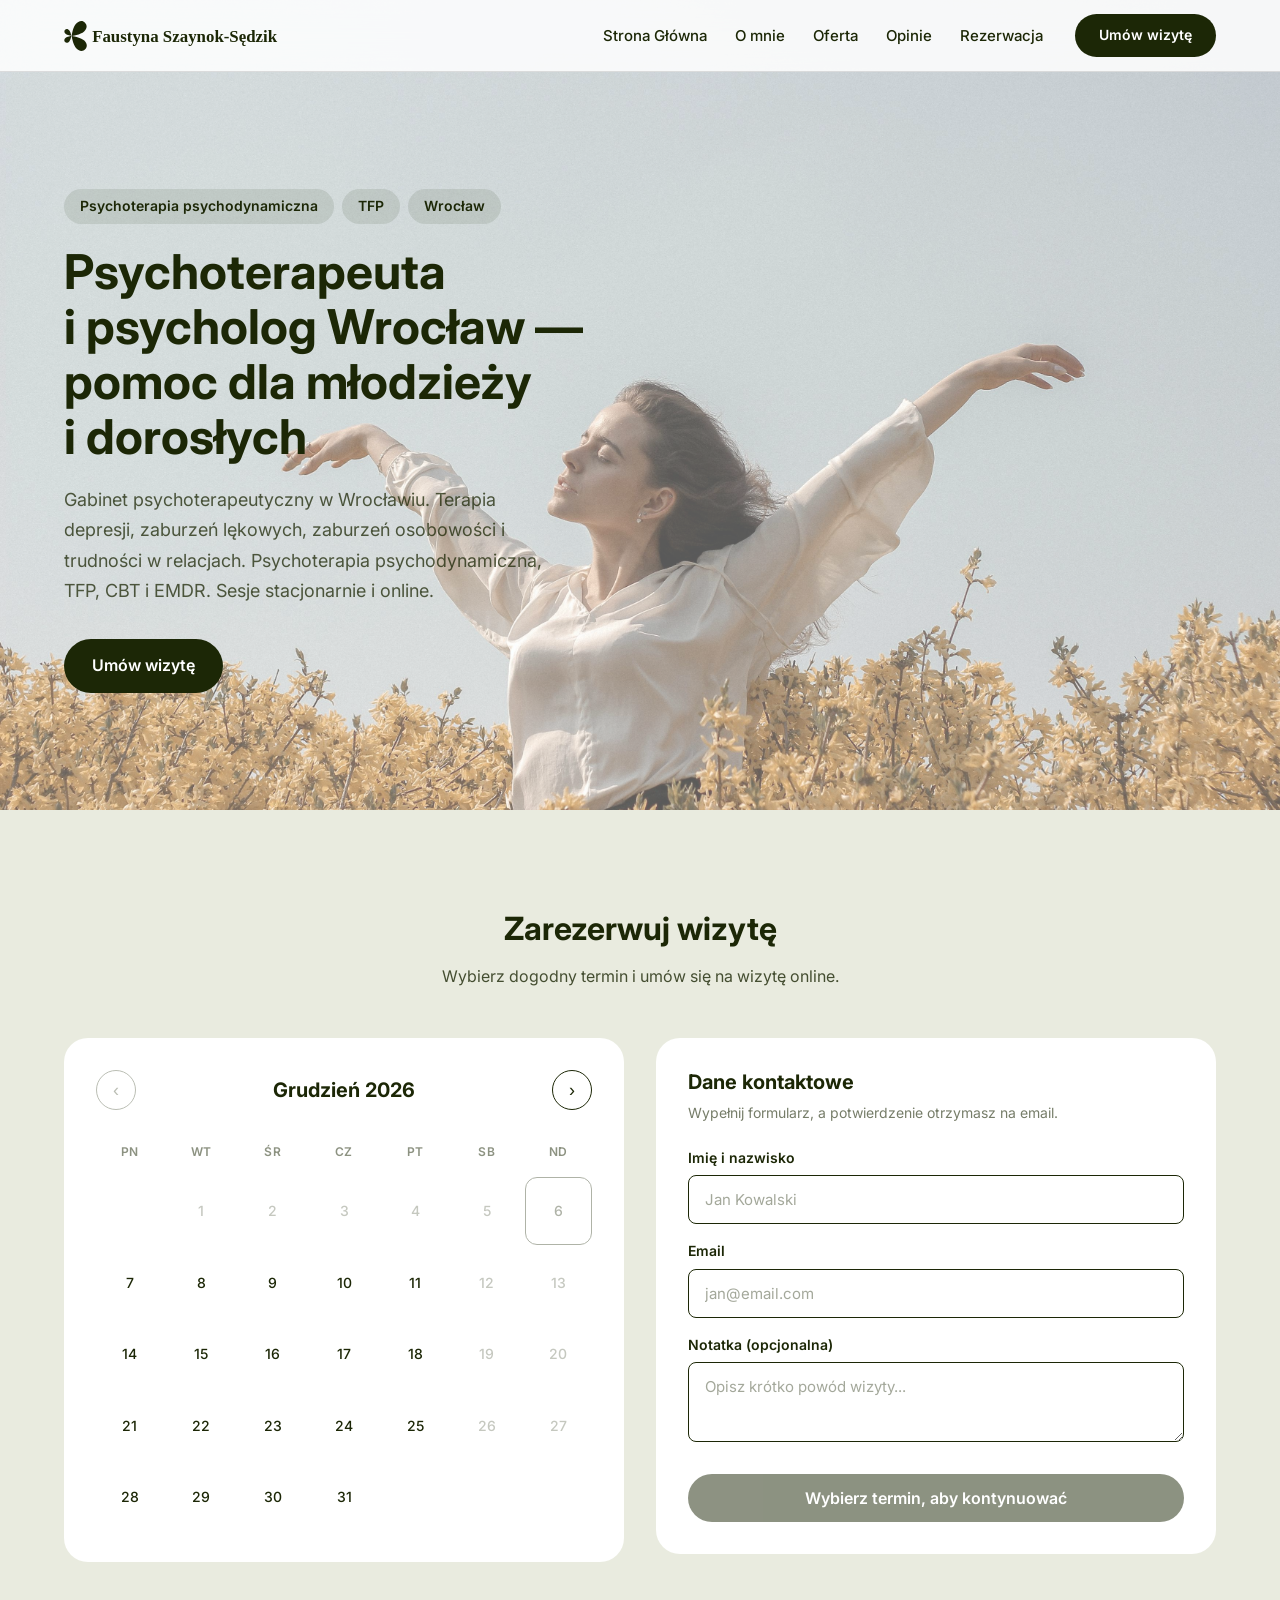
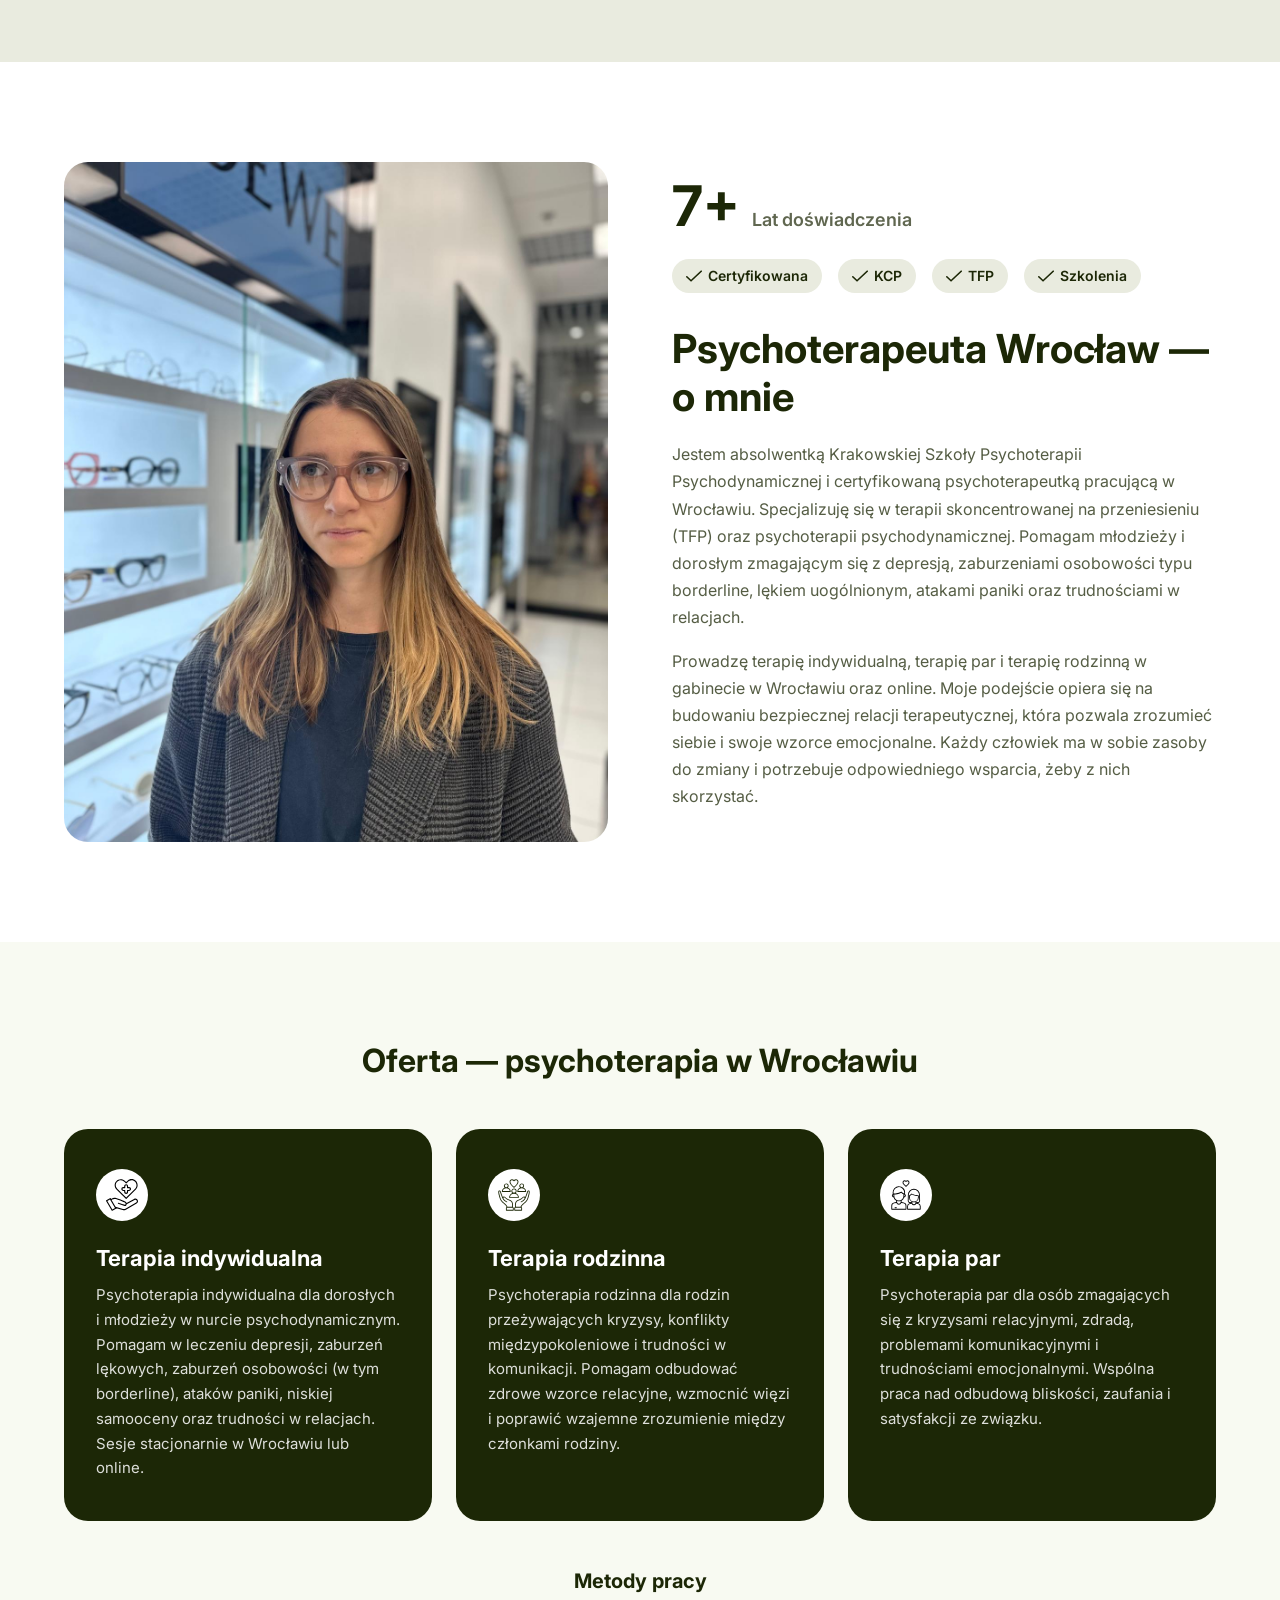
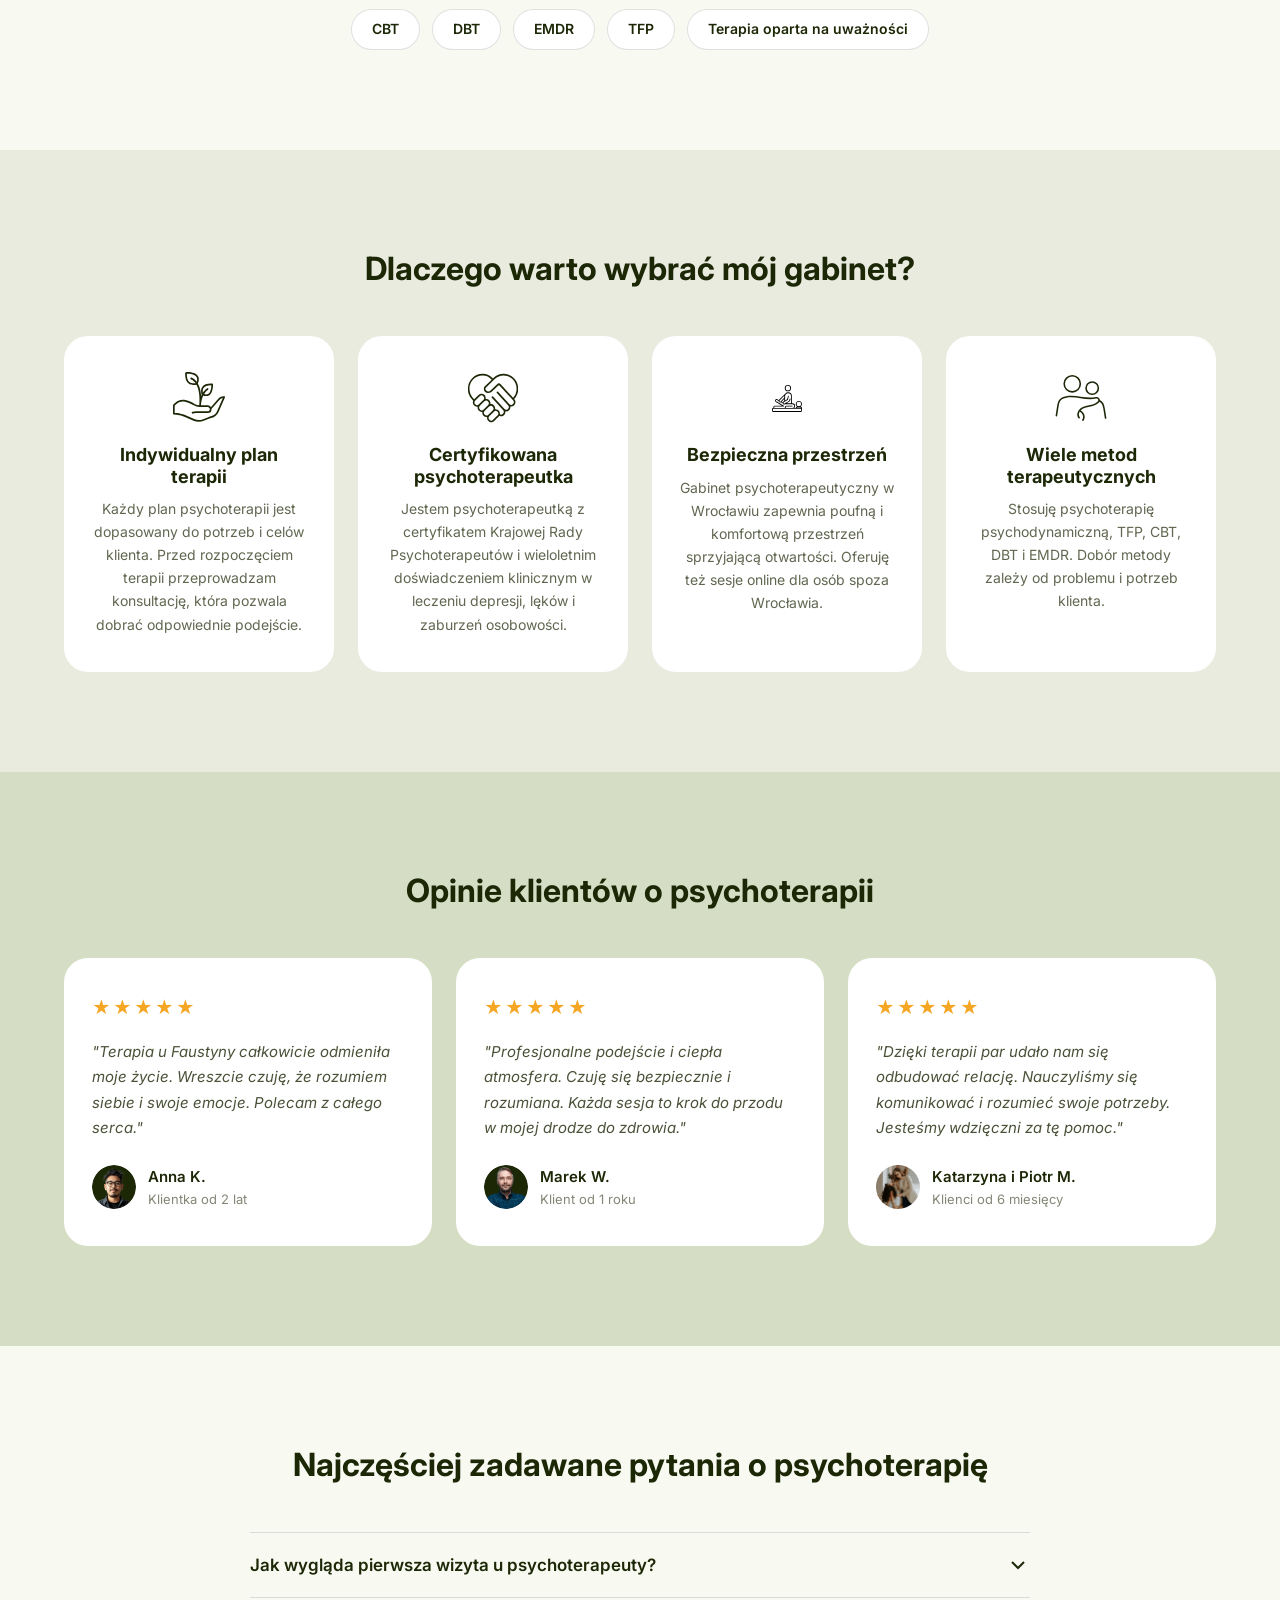
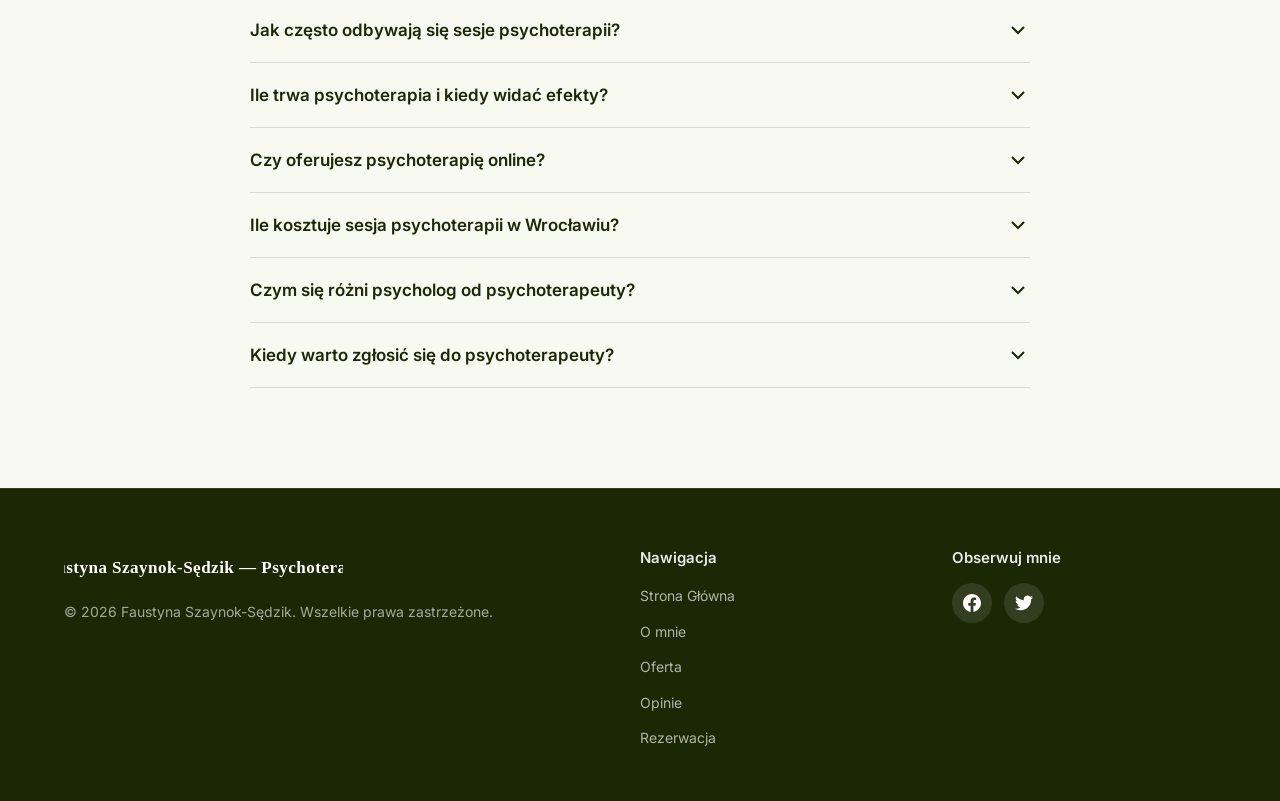
==== commit 40a5c838: "Rebrand: Gabinety na Polaka → Faustyna Szaynok-Sędzik Przekształcenie strony z wieloosobowej praktyk" ====
--- a/index.html
+++ b/index.html
@@ -3,12 +3,12 @@
 <head>
   <meta charset="UTF-8">
   <meta name="viewport" content="width=device-width, initial-scale=1.0">
-  <title>Psychoterapeuta Wrocław — Terapia depresji, lęków, zaburzeń osobowości | Gabinety na Polaka</title>
+  <title>Faustyna Szaynok-Sędzik — Psychoterapeuta Wrocław | Terapia depresji, lęków, zaburzeń osobowości</title>
   <meta name="description" content="Psychoterapeuta i psycholog Wrocław. Terapia indywidualna, par i rodzinna. Psychoterapia psychodynamiczna, TFP, CBT, EMDR. Pomoc przy depresji, zaburzeniach lękowych i osobowości. Umów wizytę.">
   <meta name="keywords" content="psychoterapeuta Wrocław, psycholog Wrocław, terapia depresji Wrocław, terapia lęku Wrocław, zaburzenia osobowości leczenie, terapia indywidualna, terapia par Wrocław, terapia rodzinna Wrocław, psychoterapia psychodynamiczna, TFP Wrocław, terapia CBT Wrocław, EMDR Wrocław, DBT, psychoterapia online, psycholog dla młodzieży Wrocław, terapia borderline, gabinet psychoterapeutyczny Wrocław, dobry psychoterapeuta Wrocław">
   <link rel="icon" href="assets/images/favicon.png" type="image/png">
   <meta property="og:image" content="assets/images/og-image.png">
-  <meta property="og:title" content="Psychoterapeuta Wrocław — Terapia depresji, lęków, zaburzeń osobowości | Gabinety na Polaka">
+  <meta property="og:title" content="Faustyna Szaynok-Sędzik — Psychoterapeuta Wrocław | Terapia depresji, lęków, zaburzeń osobowości">
   <meta property="og:description" content="Psychoterapeuta i psycholog Wrocław. Terapia indywidualna, par i rodzinna. Psychoterapia psychodynamiczna, TFP, CBT, EMDR. Pomoc przy depresji, zaburzeniach lękowych i osobowości.">
   <meta property="og:type" content="website">
   <link rel="canonical" href="https://gabinetnapolaka.pl">
@@ -22,8 +22,8 @@
   {
     "@context": "https://schema.org",
     "@type": "MedicalBusiness",
-    "name": "Gabinety na Polaka",
-    "description": "Gabinet psychoterapeutyczny w Wrocławiu. Psychoterapia indywidualna, par i rodzinna. Nurt psychodynamiczny, TFP, CBT, DBT, EMDR.",
+    "name": "Faustyna Szaynok-Sędzik — Psychoterapia",
+    "description": "Psychoterapeutka w Wrocławiu. Prowadzę psychoterapię indywidualną, par i rodzinną. Nurt psychodynamiczny, TFP, CBT, DBT, EMDR.",
     "url": "https://gabinetnapolaka.pl",
     "telephone": "+48123456789",
     "email": "piotreksedzik@gmail.com",
@@ -113,10 +113,10 @@
       },
       {
         "@type": "Question",
-        "name": "Czy oferujecie psychoterapię online?",
-        "acceptedAnswer": {
-          "@type": "Answer",
-          "text": "Tak, oferujemy psychoterapię online dla osób, które nie mogą dojechać do gabinetu w Wrocławiu. Sesje online odbywają się przez bezpieczną platformę wideo i są tak samo skuteczne jak spotkania stacjonarne. Psychoterapia online sprawdza się w terapii indywidualnej, terapii par i konsultacjach."
+        "name": "Czy oferujesz psychoterapię online?",
+        "acceptedAnswer": {
+          "@type": "Answer",
+          "text": "Tak, oferuję psychoterapię online dla osób, które nie mogą dojechać do gabinetu w Wrocławiu. Sesje online odbywają się przez bezpieczną platformę wideo i są tak samo skuteczne jak spotkania stacjonarne. Psychoterapia online sprawdza się w terapii indywidualnej, terapii par i konsultacjach."
         }
       },
       {
@@ -153,7 +153,7 @@
   <nav class="nav" id="nav">
     <div class="container nav__inner">
       <a href="#" class="nav__logo">
-        <img src="assets/images/logo-small.svg" alt="Gabinety na Polaka" class="nav__logo-img">
+        <img src="assets/images/logo-small.svg" alt="Faustyna Szaynok-Sędzik — Psychoterapia" class="nav__logo-img">
       </a>
       <button class="nav__hamburger" id="nav-toggle" aria-label="Otwórz menu" aria-expanded="false">
         <span></span>
@@ -163,7 +163,7 @@
       <div class="nav__menu" id="nav-menu">
         <ul class="nav__list">
           <li><a href="#hero-section" class="nav__link">Strona Główna</a></li>
-          <li><a href="#about-section" class="nav__link">O nas</a></li>
+          <li><a href="#about-section" class="nav__link">O mnie</a></li>
           <li><a href="#service-section" class="nav__link">Oferta</a></li>
           <li><a href="#review-section" class="nav__link">Opinie</a></li>
           <li><a href="#booking-section" class="nav__link">Rezerwacja</a></li>
@@ -176,7 +176,7 @@
   <!-- ========== HERO ========== -->
   <section class="hero" id="hero-section">
     <div class="hero__bg">
-      <img src="assets/images/bg2.jpeg" alt="Gabinet psychoterapeutyczny w Wrocławiu — Gabinety na Polaka" class="hero__bg-img">
+      <img src="assets/images/bg2.jpeg" alt="Gabinet psychoterapeutyczny w Wrocławiu — Faustyna Szaynok-Sędzik" class="hero__bg-img">
     </div>
     <div class="container hero__inner">
       <div class="hero__content">
@@ -325,7 +325,7 @@
   <!-- ========== WHY CHOOSE US ========== -->
   <section class="benefits" id="benefits-section">
     <div class="container">
-      <h2 class="section-title">Dlaczego warto wybrać nasz gabinet?</h2>
+      <h2 class="section-title">Dlaczego warto wybrać mój gabinet?</h2>
       <div class="benefits__grid">
         <div class="benefits__card">
           <div class="benefits__icon">
@@ -338,56 +338,27 @@
           <div class="benefits__icon">
             <img src="assets/images/icon2.svg" alt="Ikona certyfikacji">
           </div>
-          <h3 class="benefits__card-title">Certyfikowani terapeuci</h3>
-          <p class="benefits__card-text">Nasz zespół to psychoterapeuci z certyfikatami Krajowej Rady Psychoterapeutów i wieloletnim doświadczeniem klinicznym w leczeniu depresji, lęków i zaburzeń osobowości.</p>
+          <h3 class="benefits__card-title">Certyfikowana psychoterapeutka</h3>
+          <p class="benefits__card-text">Jestem psychoterapeutką z certyfikatem Krajowej Rady Psychoterapeutów i wieloletnim doświadczeniem klinicznym w leczeniu depresji, lęków i zaburzeń osobowości.</p>
         </div>
         <div class="benefits__card">
           <div class="benefits__icon">
             <img src="assets/images/icon6.svg" alt="Ikona bezpiecznej przestrzeni">
           </div>
           <h3 class="benefits__card-title">Bezpieczna przestrzeń</h3>
-          <p class="benefits__card-text">Gabinet psychoterapeutyczny w Wrocławiu zapewnia poufną i komfortową przestrzeń sprzyjającą otwartości. Oferujemy też sesje online dla osób spoza Wrocławia.</p>
+          <p class="benefits__card-text">Gabinet psychoterapeutyczny w Wrocławiu zapewnia poufną i komfortową przestrzeń sprzyjającą otwartości. Oferuję też sesje online dla osób spoza Wrocławia.</p>
         </div>
         <div class="benefits__card">
           <div class="benefits__icon">
             <img src="assets/images/icon4.svg" alt="Ikona wielu metod terapeutycznych">
           </div>
           <h3 class="benefits__card-title">Wiele metod terapeutycznych</h3>
-          <p class="benefits__card-text">Stosujemy psychoterapię psychodynamiczną, TFP, CBT, DBT i EMDR. Dobór metody zależy od problemu i potrzeb klienta.</p>
-        </div>
-      </div>
-    </div>
-  </section>
-
-  <!-- ========== TEAM ========== -->
-  <section class="team" id="team-section">
-    <div class="container">
-      <h2 class="section-title">Zespół psychoterapeutów</h2>
-      <div class="team__grid">
-        <div class="team__card">
-          <div class="team__photo">
-            <img src="assets/images/therapist1.png" alt="Dr. Sarah Johnson — psycholog kliniczny w Gabinetach na Polaka">
-          </div>
-          <h3 class="team__name">Dr. Sarah Johnson</h3>
-          <p class="team__role">Psycholog kliniczny</p>
-        </div>
-        <div class="team__card">
-          <div class="team__photo">
-            <img src="assets/images/therapist2.png" alt="Dr. Michael Chen — psychoterapeuta w Gabinetach na Polaka">
-          </div>
-          <h3 class="team__name">Dr. Michael Chen</h3>
-          <p class="team__role">Psychoterapeuta</p>
-        </div>
-        <div class="team__card">
-          <div class="team__photo">
-            <img src="assets/images/portrait1.jpeg" alt="Emily Rodriguez — terapeuta rodzinny w Gabinetach na Polaka Wrocław">
-          </div>
-          <h3 class="team__name">Emily Rodriguez</h3>
-          <p class="team__role">Terapeuta rodzinny</p>
-        </div>
-      </div>
-    </div>
-  </section>
+          <p class="benefits__card-text">Stosuję psychoterapię psychodynamiczną, TFP, CBT, DBT i EMDR. Dobór metody zależy od problemu i potrzeb klienta.</p>
+        </div>
+      </div>
+    </div>
+  </section>
+
 
   <!-- ========== TESTIMONIALS ========== -->
   <section class="testimonials" id="review-section">
@@ -396,7 +367,7 @@
       <div class="testimonials__grid">
         <div class="testimonials__card">
           <div class="testimonials__stars">★★★★★</div>
-          <p class="testimonials__quote">"Terapia w Gabinetach na Polaka całkowicie odmieniła moje życie. Wreszcie czuję, że rozumiem siebie i swoje emocje. Polecam z całego serca."</p>
+          <p class="testimonials__quote">"Terapia u Faustyny całkowicie odmieniła moje życie. Wreszcie czuję, że rozumiem siebie i swoje emocje. Polecam z całego serca."</p>
           <div class="testimonials__author">
             <img src="assets/images/avatar1.png" alt="Opinia klientki o psychoterapii" class="testimonials__avatar">
             <div>
@@ -465,7 +436,7 @@
         </div>
         <div class="faq__item">
           <button class="faq__question" aria-expanded="false">
-            <span>Czy oferujecie psychoterapię online?</span>
+            <span>Czy oferujesz psychoterapię online?</span>
             <svg class="faq__chevron" width="24" height="24" viewBox="0 0 24 24" fill="none" stroke="currentColor" stroke-width="2"><polyline points="6 9 12 15 18 9"/></svg>
           </button>
           <div class="faq__answer">
@@ -487,7 +458,7 @@
             <svg class="faq__chevron" width="24" height="24" viewBox="0 0 24 24" fill="none" stroke="currentColor" stroke-width="2"><polyline points="6 9 12 15 18 9"/></svg>
           </button>
           <div class="faq__answer">
-            <p>Psycholog to osoba z dyplomem psychologii, która może prowadzić konsultacje i diagnozę. Psychoterapeuta to specjalista, który ukończył wieloletnie szkolenie z psychoterapii i pracuje pod superwizją. Psychoterapeuta prowadzi regularną terapię nastawioną na trwałą zmianę. W naszym gabinecie w Wrocławiu pracują certyfikowani psychoterapeuci.</p>
+            <p>Psycholog to osoba z dyplomem psychologii, która może prowadzić konsultacje i diagnozę. Psychoterapeuta to specjalista, który ukończył wieloletnie szkolenie z psychoterapii i pracuje pod superwizją. Psychoterapeuta prowadzi regularną terapię nastawioną na trwałą zmianę. W moim gabinecie w Wrocławiu pracuję jako certyfikowana psychoterapeutka.</p>
           </div>
         </div>
         <div class="faq__item">
@@ -507,21 +478,21 @@
   <footer class="footer">
     <div class="container footer__inner">
       <div class="footer__brand">
-        <img src="assets/images/logo-main.svg" alt="Gabinety na Polaka" class="footer__logo">
-        <p class="footer__copy">&copy; 2025 Gabinety na Polaka. Wszelkie prawa zastrzeżone.</p>
+        <img src="assets/images/logo-main.svg" alt="Faustyna Szaynok-Sędzik — Psychoterapia" class="footer__logo">
+        <p class="footer__copy">&copy; 2026 Faustyna Szaynok-Sędzik. Wszelkie prawa zastrzeżone.</p>
       </div>
       <nav class="footer__nav">
         <h4 class="footer__nav-title">Nawigacja</h4>
         <ul class="footer__nav-list">
           <li><a href="#hero-section">Strona Główna</a></li>
-          <li><a href="#about-section">O nas</a></li>
+          <li><a href="#about-section">O mnie</a></li>
           <li><a href="#service-section">Oferta</a></li>
           <li><a href="#review-section">Opinie</a></li>
           <li><a href="#booking-section">Rezerwacja</a></li>
         </ul>
       </nav>
       <div class="footer__social">
-        <h4 class="footer__nav-title">Obserwuj nas</h4>
+        <h4 class="footer__nav-title">Obserwuj mnie</h4>
         <div class="footer__social-links">
           <a href="#" class="footer__social-link" aria-label="Facebook">
             <svg width="24" height="24" viewBox="0 0 24 24" fill="currentColor"><path d="M24 12.073c0-6.627-5.373-12-12-12s-12 5.373-12 12c0 5.99 4.388 10.954 10.125 11.854v-8.385H7.078v-3.47h3.047V9.43c0-3.007 1.792-4.669 4.533-4.669 1.312 0 2.686.235 2.686.235v2.953H15.83c-1.491 0-1.956.925-1.956 1.874v2.25h3.328l-.532 3.47h-2.796v8.385C19.612 23.027 24 18.062 24 12.073z"/></svg>
--- a/css/style.css
+++ b/css/style.css
@@ -494,53 +494,6 @@
 }
 
 /* ========================================
-   TEAM
-   ======================================== */
-.team {
-  padding: 100px 0;
-  background: var(--color-white);
-}
-
-.team__grid {
-  display: grid;
-  grid-template-columns: repeat(3, 1fr);
-  gap: 32px;
-}
-
-.team__card {
-  text-align: center;
-}
-
-.team__photo {
-  width: 100%;
-  aspect-ratio: 3 / 4;
-  border-radius: var(--radius);
-  overflow: hidden;
-  margin-bottom: 20px;
-}
-
-.team__photo img {
-  width: 100%;
-  height: 100%;
-  object-fit: cover;
-  transition: transform 0.4s;
-}
-
-.team__card:hover .team__photo img {
-  transform: scale(1.04);
-}
-
-.team__name {
-  font-size: 20px;
-  margin-bottom: 4px;
-}
-
-.team__role {
-  font-size: 15px;
-  color: rgba(28, 39, 6, 0.6);
-}
-
-/* ========================================
    TESTIMONIALS
    ======================================== */
 .testimonials {
@@ -978,90 +931,6 @@
 }
 
 /* ========================================
-   CONTACT
-   ======================================== */
-.contact {
-  padding: 100px 0;
-  background: var(--color-primary);
-  color: var(--color-white);
-}
-
-.contact__subtitle {
-  text-align: center;
-  font-size: 16px;
-  opacity: 0.8;
-  margin-top: -32px;
-  margin-bottom: 48px;
-  max-width: 520px;
-  margin-left: auto;
-  margin-right: auto;
-}
-
-.contact__form {
-  max-width: 640px;
-  margin: 0 auto;
-}
-
-.contact__form-row {
-  display: grid;
-  grid-template-columns: 1fr 1fr;
-  gap: 20px;
-}
-
-.contact__field {
-  margin-bottom: 20px;
-}
-
-.contact__field label {
-  display: block;
-  font-size: 14px;
-  font-weight: 600;
-  margin-bottom: 8px;
-  opacity: 0.9;
-}
-
-.contact__field input,
-.contact__field textarea {
-  width: 100%;
-  padding: 14px 16px;
-  border: 1px solid rgba(255, 255, 255, 0.2);
-  border-radius: var(--radius-xs);
-  background: rgba(255, 255, 255, 0.08);
-  color: var(--color-white);
-  font-family: var(--font-body);
-  font-size: 15px;
-  transition: border-color 0.2s;
-}
-
-.contact__field input::placeholder,
-.contact__field textarea::placeholder {
-  color: rgba(255, 255, 255, 0.4);
-}
-
-.contact__field input:focus,
-.contact__field textarea:focus {
-  outline: none;
-  border-color: rgba(255, 255, 255, 0.5);
-}
-
-.contact__field textarea {
-  resize: vertical;
-  min-height: 120px;
-}
-
-.contact__submit {
-  width: 100%;
-  background: var(--color-white);
-  color: var(--color-primary);
-  font-size: 16px;
-  padding: 16px;
-}
-
-.contact__submit:hover {
-  box-shadow: 0 4px 20px rgba(255, 255, 255, 0.25);
-}
-
-/* ========================================
    FOOTER
    ======================================== */
 .footer {
@@ -1156,10 +1025,6 @@
   }
 
   .benefits__grid {
-    grid-template-columns: repeat(2, 1fr);
-  }
-
-  .team__grid {
     grid-template-columns: repeat(2, 1fr);
   }
 
@@ -1261,16 +1126,6 @@
     grid-template-columns: 1fr;
   }
 
-  .team {
-    padding: 64px 0;
-  }
-
-  .team__grid {
-    grid-template-columns: 1fr;
-    max-width: 400px;
-    margin: 0 auto;
-  }
-
   .testimonials {
     padding: 64px 0;
   }
@@ -1298,14 +1153,6 @@
   .section-title {
     font-size: 26px;
     margin-bottom: 36px;
-  }
-
-  .contact {
-    padding: 64px 0;
-  }
-
-  .contact__form-row {
-    grid-template-columns: 1fr;
   }
 
   .footer {
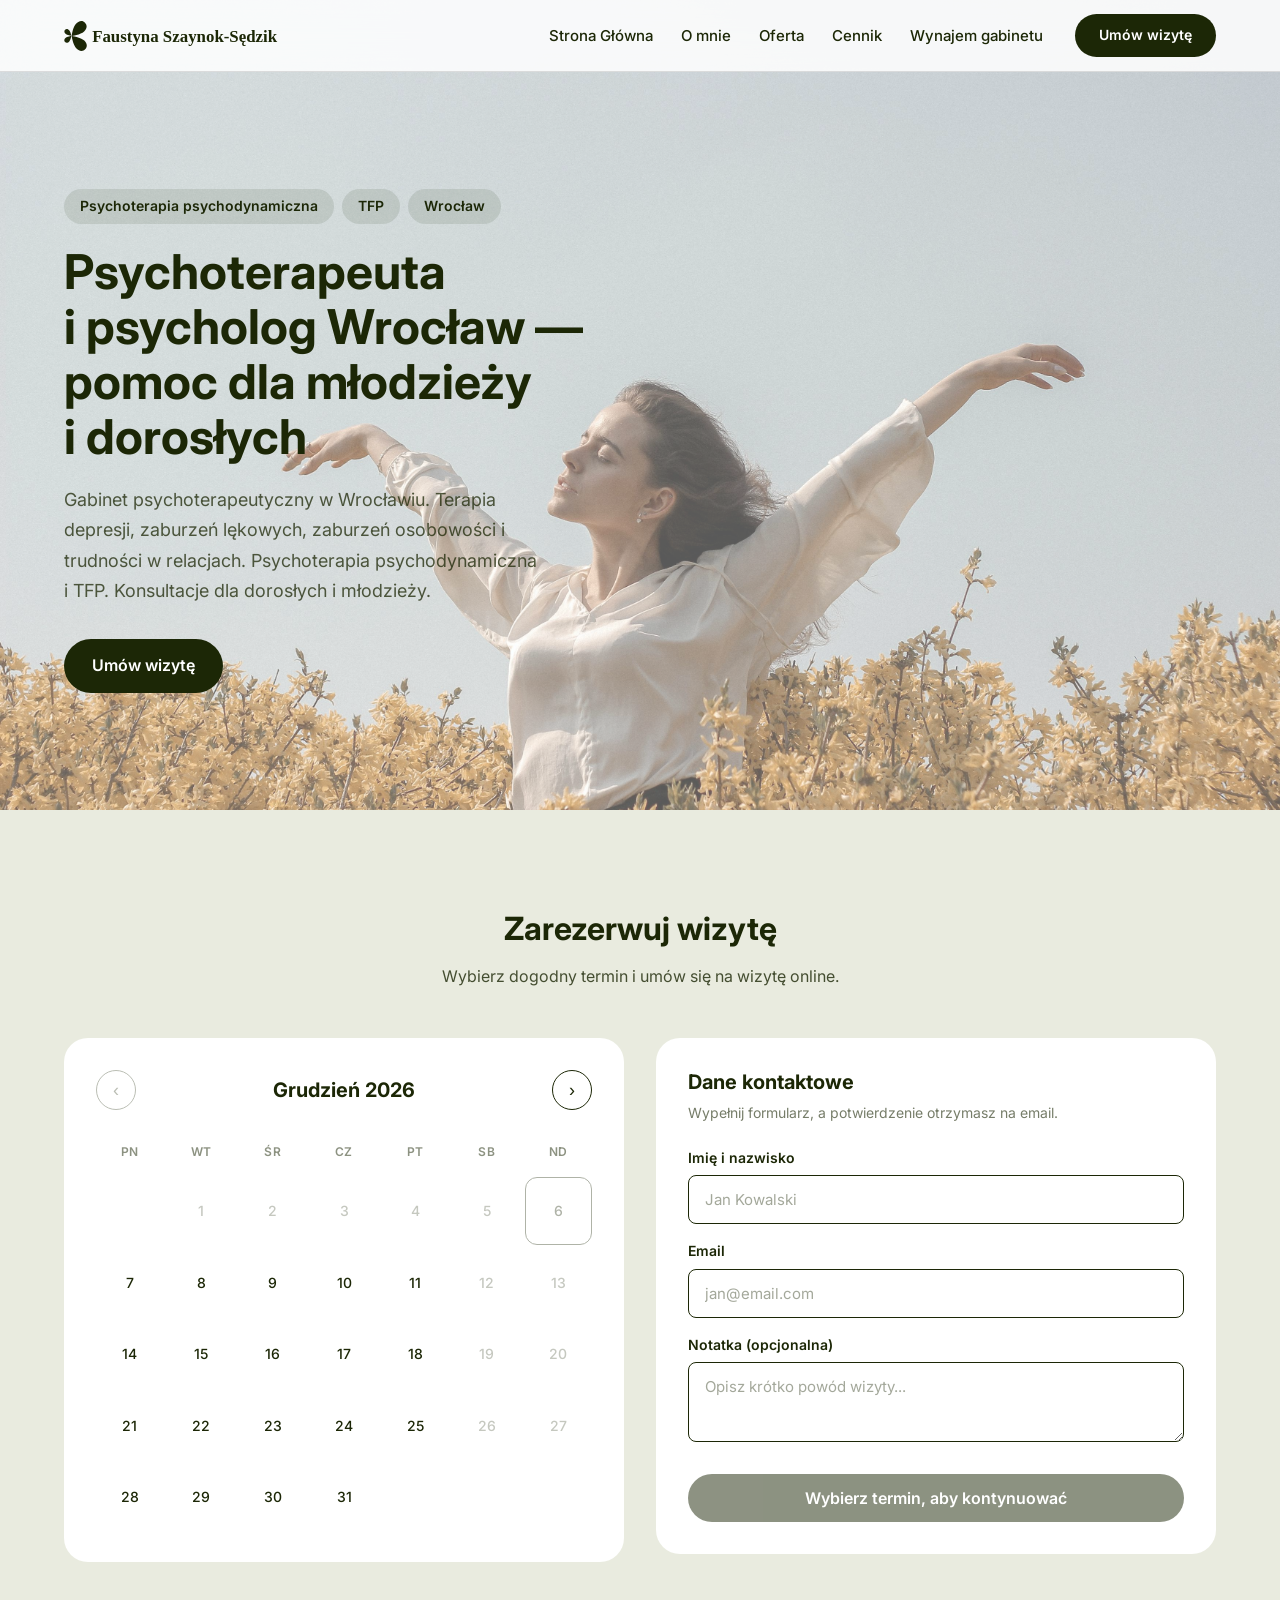
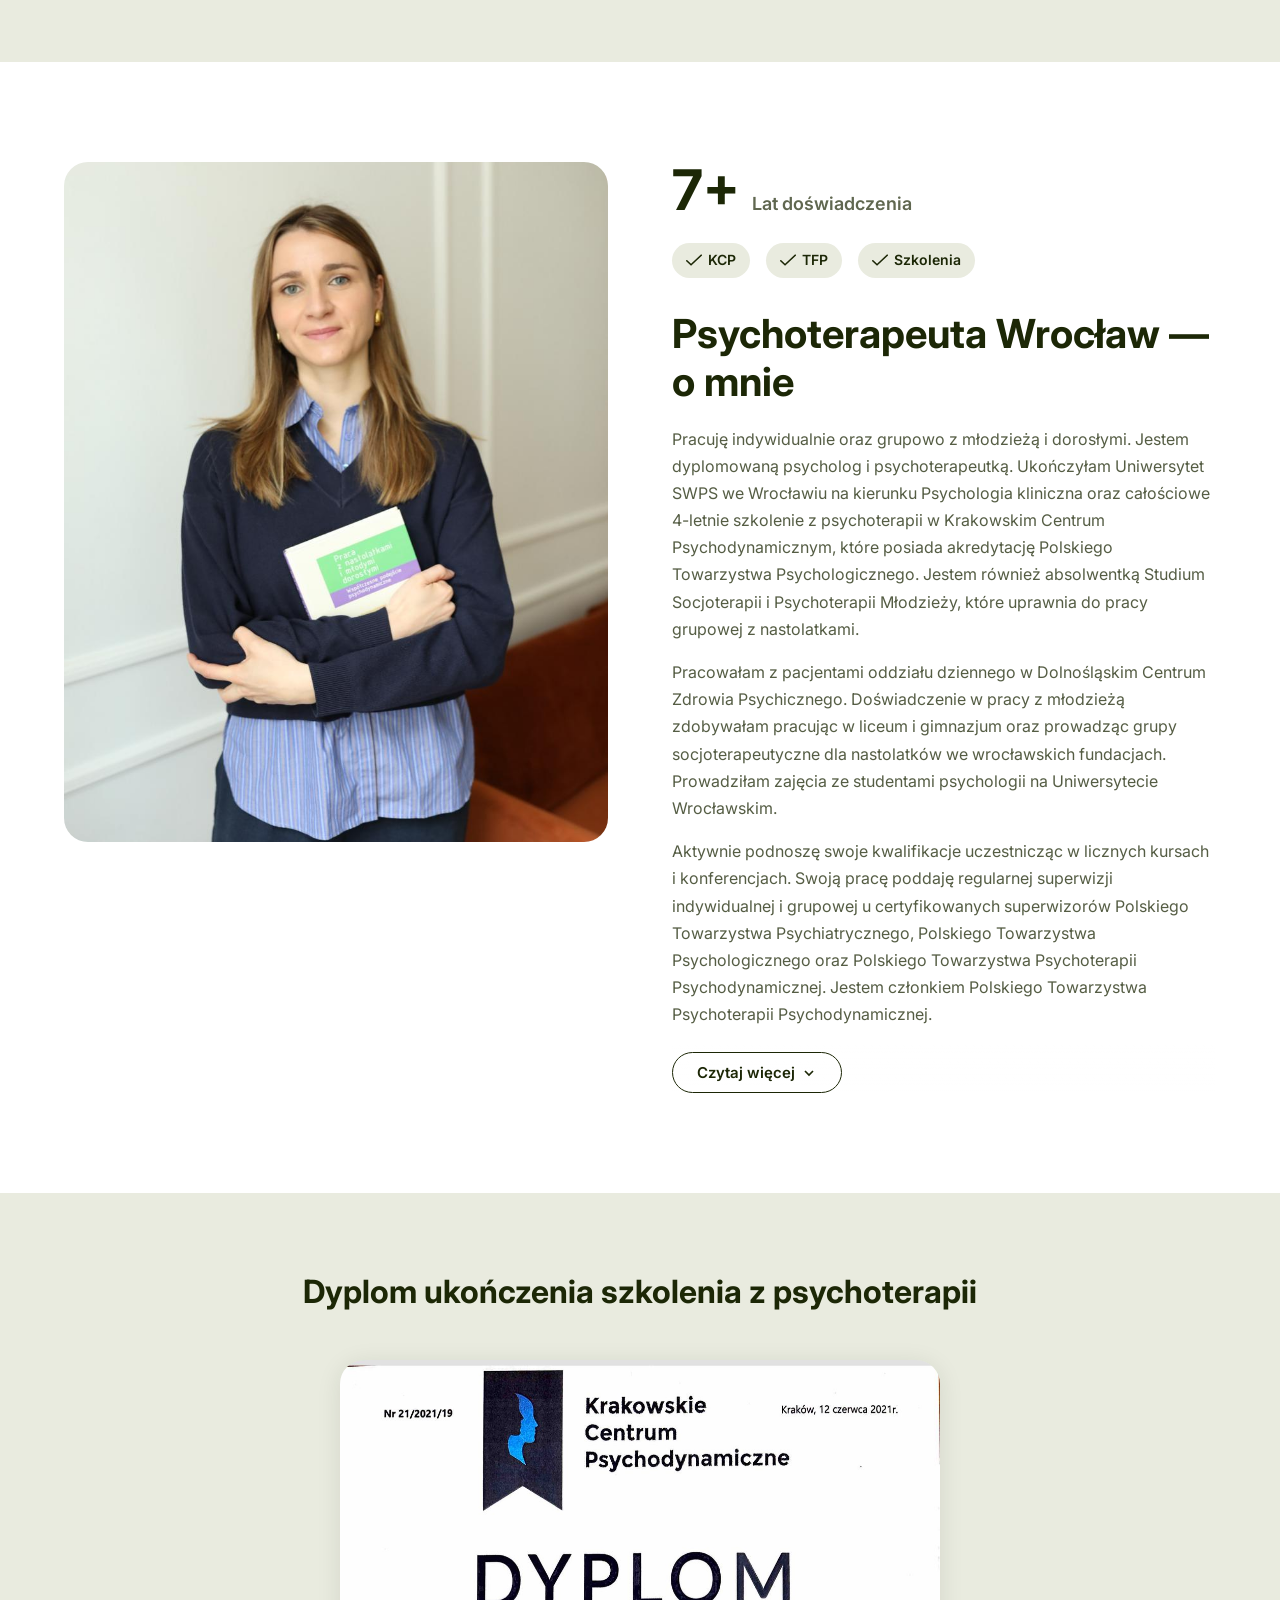
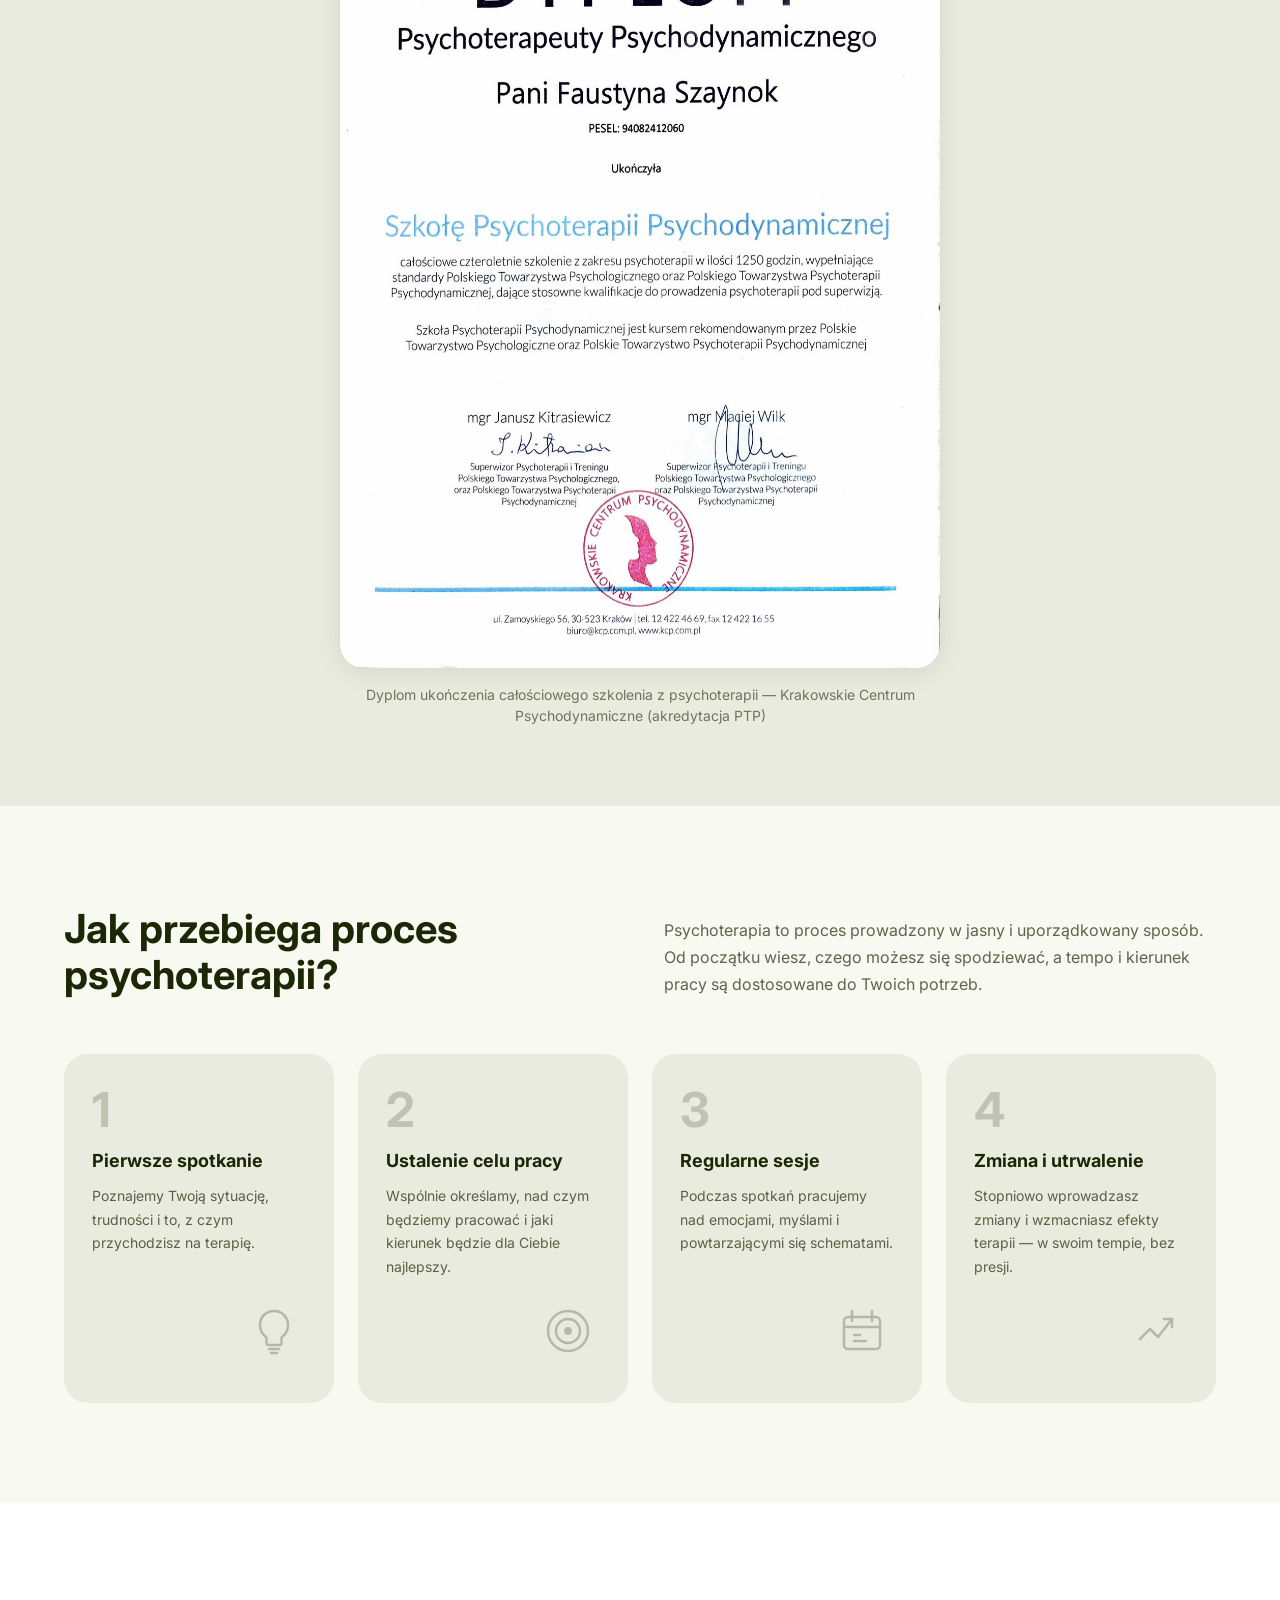
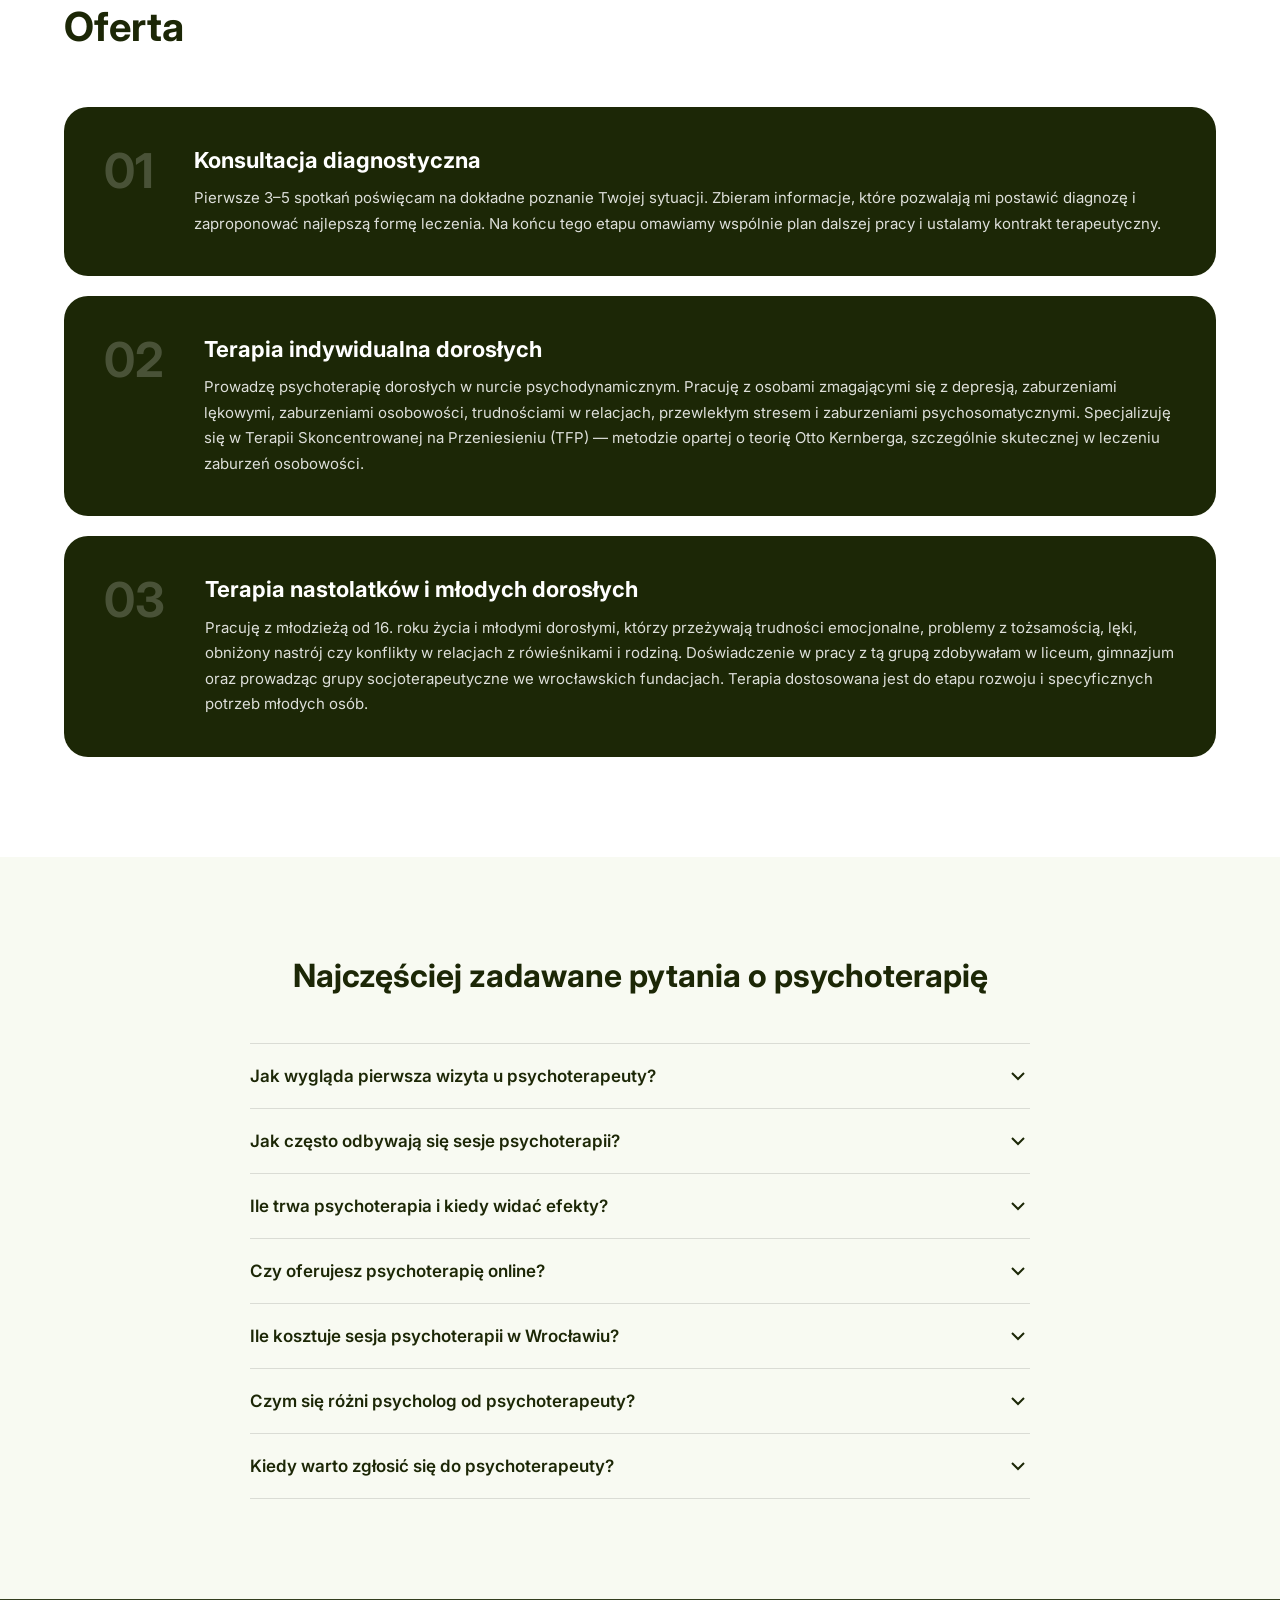
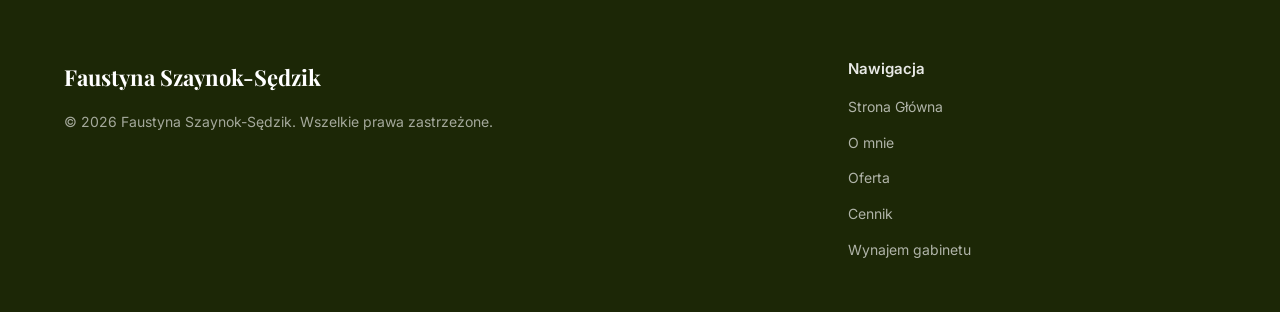
==== commit 0db98215: "Redesign strony: nowe sekcje, podstrony cennik i wynajem, aktualizacja zdjęć - Nowa sekcja "Jak prze" ====
--- a/index.html
+++ b/index.html
@@ -165,8 +165,8 @@
           <li><a href="#hero-section" class="nav__link">Strona Główna</a></li>
           <li><a href="#about-section" class="nav__link">O mnie</a></li>
           <li><a href="#service-section" class="nav__link">Oferta</a></li>
-          <li><a href="#review-section" class="nav__link">Opinie</a></li>
-          <li><a href="#booking-section" class="nav__link">Rezerwacja</a></li>
+          <li><a href="cennik.html" class="nav__link">Cennik</a></li>
+          <li><a href="wynajem.html" class="nav__link">Wynajem gabinetu</a></li>
         </ul>
         <a href="#booking-section" class="btn btn--primary nav__cta">Umów wizytę</a>
       </div>
@@ -186,7 +186,7 @@
           <span class="tag">Wrocław</span>
         </div>
         <h1 class="hero__title">Psychoterapeuta i&nbsp;psycholog Wrocław — pomoc dla młodzieży i&nbsp;dorosłych</h1>
-        <p class="hero__description">Gabinet psychoterapeutyczny w Wrocławiu. Terapia depresji, zaburzeń lękowych, zaburzeń osobowości i trudności w relacjach. Psychoterapia psychodynamiczna, TFP, CBT i EMDR. Sesje stacjonarnie i online.</p>
+        <p class="hero__description">Gabinet psychoterapeutyczny w Wrocławiu. Terapia depresji, zaburzeń lękowych, zaburzeń osobowości i trudności w relacjach. Psychoterapia psychodynamiczna i TFP. Konsultacje dla dorosłych i młodzieży.</p>
         <a href="#booking-section" class="btn btn--primary hero__cta">Umów wizytę</a>
       </div>
     </div>
@@ -260,10 +260,6 @@
         <div class="about__credentials">
           <div class="about__credential">
             <img src="assets/images/icon5.svg" alt="Certyfikat" class="about__credential-icon">
-            <span>Certyfikowana</span>
-          </div>
-          <div class="about__credential">
-            <img src="assets/images/icon5.svg" alt="Certyfikat" class="about__credential-icon">
             <span>KCP</span>
           </div>
           <div class="about__credential">
@@ -276,8 +272,75 @@
           </div>
         </div>
         <h2 class="about__title">Psychoterapeuta Wrocław — o mnie</h2>
-        <p class="about__text">Jestem absolwentką Krakowskiej Szkoły Psychoterapii Psychodynamicznej i certyfikowaną psychoterapeutką pracującą w Wrocławiu. Specjalizuję się w terapii skoncentrowanej na przeniesieniu (TFP) oraz psychoterapii psychodynamicznej. Pomagam młodzieży i dorosłym zmagającym się z depresją, zaburzeniami osobowości typu borderline, lękiem uogólnionym, atakami paniki oraz trudnościami w relacjach.</p>
-        <p class="about__text">Prowadzę terapię indywidualną, terapię par i terapię rodzinną w gabinecie w Wrocławiu oraz online. Moje podejście opiera się na budowaniu bezpiecznej relacji terapeutycznej, która pozwala zrozumieć siebie i swoje wzorce emocjonalne. Każdy człowiek ma w sobie zasoby do zmiany i potrzebuje odpowiedniego wsparcia, żeby z nich skorzystać.</p>
+        <div class="about__text-wrapper" id="about-text-wrapper">
+          <p class="about__text">Pracuję indywidualnie oraz grupowo z młodzieżą i dorosłymi. Jestem dyplomowaną psycholog i psychoterapeutką. Ukończyłam Uniwersytet SWPS we Wrocławiu na kierunku Psychologia kliniczna oraz całościowe 4-letnie szkolenie z psychoterapii w Krakowskim Centrum Psychodynamicznym, które posiada akredytację Polskiego Towarzystwa Psychologicznego. Jestem również absolwentką Studium Socjoterapii i Psychoterapii Młodzieży, które uprawnia do pracy grupowej z nastolatkami.</p>
+          <p class="about__text">Pracowałam z pacjentami oddziału dziennego w Dolnośląskim Centrum Zdrowia Psychicznego. Doświadczenie w pracy z młodzieżą zdobywałam pracując w liceum i gimnazjum oraz prowadząc grupy socjoterapeutyczne dla nastolatków we wrocławskich fundacjach. Prowadziłam zajęcia ze studentami psychologii na Uniwersytecie Wrocławskim.</p>
+          <p class="about__text">Aktywnie podnoszę swoje kwalifikacje uczestnicząc w licznych kursach i konferencjach. Swoją pracę poddaję regularnej superwizji indywidualnej i grupowej u certyfikowanych superwizorów Polskiego Towarzystwa Psychiatrycznego, Polskiego Towarzystwa Psychologicznego oraz Polskiego Towarzystwa Psychoterapii Psychodynamicznej. Jestem członkiem Polskiego Towarzystwa Psychoterapii Psychodynamicznej.</p>
+          <p class="about__text">Jestem w trakcie specjalistycznego, dwuletniego szkolenia „Terapia Skoncentrowana na Przeniesieniu" (TFP). Jest to metoda leczenia zaburzeń osobowości, oparta o psychoanalityczną teorię Otto Kernberga.</p>
+          <p class="about__text">W swojej pracy skupiam się na prowadzeniu psychoterapii w nurcie psychodynamicznym. Przed podjęciem pracy przykładam uwagę do dokładnego zdiagnozowania problemu pacjenta, aby wiedzieć jaka forma leczenia będzie najbardziej korzystna. Aby móc to robić współpracuję z innymi specjalistami, takimi jak psychiatrzy, psycholodzy diagności, socjoterapeuci w przypadku młodzieży oraz terapeuci pracujący w innych nurtach terapeutycznych.</p>
+          <p class="about__text">Obszarem moich zainteresowań jest również praca grupowa (socjoterapeutyczna) z nastolatkami. W swojej pracy dostrzegam ogromną wartość płynącą z tej formy terapii, zwłaszcza dla młodzieży z problemami w relacjach z rówieśnikami. Grupa socjoterapeutyczna daje możliwość, w bezpiecznych warunkach, zmierzyć się z lękiem przed nawiązywaniem nowych relacji, podzielić się swoimi przeżyciami z innymi czy przepracować trudne, konfliktowe sytuacje przy wsparciu psychologów.</p>
+          <p class="about__text">W swojej pracy oferuję pomoc osobom zmagającym się z objawami i trudnościami o podłożu emocjonalnym, takimi jak zaburzenia nastroju, zaburzenia osobowości, trudności w relacjach, przewlekły stres, zaburzenia psychosomatyczne czy brak satysfakcji w różnych obszarach życiowych.</p>
+          <p class="about__text">Prowadzę psychoterapię indywidualną osób dorosłych i młodzieży od 16 roku życia.</p>
+          <button class="about__read-more" id="about-read-more" type="button">
+            Czytaj więcej
+            <svg width="16" height="16" viewBox="0 0 24 24" fill="none" stroke="currentColor" stroke-width="2.5"><polyline points="6 9 12 15 18 9"/></svg>
+          </button>
+        </div>
+      </div>
+    </div>
+  </section>
+
+  <!-- ========== DIPLOMA ========== -->
+  <section class="diploma" id="diploma-section">
+    <div class="container">
+      <h2 class="section-title">Dyplom ukończenia szkolenia z psychoterapii</h2>
+      <div class="diploma__frame">
+        <img src="assets/images/dyplom.jpeg" alt="Dyplom ukończenia szkolenia z psychoterapii — Krakowskie Centrum Psychodynamiczne" class="diploma__img">
+        <p class="diploma__caption">Dyplom ukończenia całościowego szkolenia z psychoterapii — Krakowskie Centrum Psychodynamiczne (akredytacja PTP)</p>
+      </div>
+    </div>
+  </section>
+
+  <!-- ========== PROCESS ========== -->
+  <section class="process" id="process-section">
+    <div class="container">
+      <div class="process__header">
+        <h2 class="process__title">Jak przebiega proces psychoterapii?</h2>
+        <p class="process__intro">Psychoterapia to proces prowadzony w jasny i uporządkowany sposób. Od początku wiesz, czego możesz się spodziewać, a tempo i kierunek pracy są dostosowane do Twoich potrzeb.</p>
+      </div>
+      <div class="process__grid">
+        <div class="process__card">
+          <span class="process__number">1</span>
+          <h3 class="process__card-title">Pierwsze spotkanie</h3>
+          <p class="process__card-text">Poznajemy Twoją sytuację, trudności i to, z czym przychodzisz na terapię.</p>
+          <div class="process__icon">
+            <svg width="64" height="64" viewBox="0 0 64 64" fill="none" xmlns="http://www.w3.org/2000/svg"><path d="M32 12c-8 0-14 6-14 14 0 5 2.5 9.5 6.5 12.5V44a2 2 0 002 2h11a2 2 0 002-2v-5.5c4-3 6.5-7.5 6.5-12.5 0-8-6-14-14-14z" stroke="currentColor" stroke-width="2.5" stroke-linecap="round" stroke-linejoin="round"/><path d="M27 50h10M29 54h6" stroke="currentColor" stroke-width="2.5" stroke-linecap="round"/></svg>
+          </div>
+        </div>
+        <div class="process__card">
+          <span class="process__number">2</span>
+          <h3 class="process__card-title">Ustalenie celu pracy</h3>
+          <p class="process__card-text">Wspólnie określamy, nad czym będziemy pracować i jaki kierunek będzie dla Ciebie najlepszy.</p>
+          <div class="process__icon">
+            <svg width="64" height="64" viewBox="0 0 64 64" fill="none" xmlns="http://www.w3.org/2000/svg"><circle cx="32" cy="32" r="20" stroke="currentColor" stroke-width="2.5"/><circle cx="32" cy="32" r="12" stroke="currentColor" stroke-width="2.5"/><circle cx="32" cy="32" r="4" fill="currentColor"/></svg>
+          </div>
+        </div>
+        <div class="process__card">
+          <span class="process__number">3</span>
+          <h3 class="process__card-title">Regularne sesje</h3>
+          <p class="process__card-text">Podczas spotkań pracujemy nad emocjami, myślami i powtarzającymi się schematami.</p>
+          <div class="process__icon">
+            <svg width="64" height="64" viewBox="0 0 64 64" fill="none" xmlns="http://www.w3.org/2000/svg"><rect x="14" y="18" width="36" height="32" rx="4" stroke="currentColor" stroke-width="2.5"/><path d="M14 28h36M22 12v10M42 12v10M24 36h6M24 42h12" stroke="currentColor" stroke-width="2.5" stroke-linecap="round"/></svg>
+          </div>
+        </div>
+        <div class="process__card">
+          <span class="process__number">4</span>
+          <h3 class="process__card-title">Zmiana i utrwalenie</h3>
+          <p class="process__card-text">Stopniowo wprowadzasz zmiany i wzmacniasz efekty terapii — w swoim tempie, bez presji.</p>
+          <div class="process__icon">
+            <svg width="64" height="64" viewBox="0 0 64 64" fill="none" xmlns="http://www.w3.org/2000/svg"><path d="M16 40l10-10 8 8 14-18" stroke="currentColor" stroke-width="2.5" stroke-linecap="round" stroke-linejoin="round"/><path d="M40 20h8v8" stroke="currentColor" stroke-width="2.5" stroke-linecap="round" stroke-linejoin="round"/></svg>
+          </div>
+        </div>
       </div>
     </div>
   </section>
@@ -285,122 +348,43 @@
   <!-- ========== SERVICES ========== -->
   <section class="services" id="service-section">
     <div class="container">
-      <h2 class="section-title">Oferta — psychoterapia w Wrocławiu</h2>
+      <div class="services__header">
+        <h2 class="services__title">Oferta</h2>
+      </div>
       <div class="services__grid">
         <div class="services__card">
-          <div class="services__icon">
-            <img src="assets/images/service-icon1.svg" alt="Ikona terapii indywidualnej">
-          </div>
-          <h3 class="services__card-title">Terapia indywidualna</h3>
-          <p class="services__card-text">Psychoterapia indywidualna dla dorosłych i młodzieży w nurcie psychodynamicznym. Pomagam w leczeniu depresji, zaburzeń lękowych, zaburzeń osobowości (w tym borderline), ataków paniki, niskiej samooceny oraz trudności w relacjach. Sesje stacjonarnie w Wrocławiu lub online.</p>
+          <div class="services__card-inner">
+            <span class="services__label">01</span>
+            <div class="services__card-content">
+              <h3 class="services__card-title">Konsultacja diagnostyczna</h3>
+              <p class="services__card-text">Pierwsze 3–5 spotkań poświęcam na dokładne poznanie Twojej sytuacji. Zbieram informacje, które pozwalają mi postawić diagnozę i zaproponować najlepszą formę leczenia. Na końcu tego etapu omawiamy wspólnie plan dalszej pracy i ustalamy kontrakt terapeutyczny.</p>
+            </div>
+          </div>
         </div>
         <div class="services__card">
-          <div class="services__icon">
-            <img src="assets/images/service-icon2.svg" alt="Ikona terapii rodzinnej">
-          </div>
-          <h3 class="services__card-title">Terapia rodzinna</h3>
-          <p class="services__card-text">Psychoterapia rodzinna dla rodzin przeżywających kryzysy, konflikty międzypokoleniowe i trudności w komunikacji. Pomagam odbudować zdrowe wzorce relacyjne, wzmocnić więzi i poprawić wzajemne zrozumienie między członkami rodziny.</p>
+          <div class="services__card-inner">
+            <span class="services__label">02</span>
+            <div class="services__card-content">
+              <h3 class="services__card-title">Terapia indywidualna dorosłych</h3>
+              <p class="services__card-text">Prowadzę psychoterapię dorosłych w nurcie psychodynamicznym. Pracuję z osobami zmagającymi się z depresją, zaburzeniami lękowymi, zaburzeniami osobowości, trudnościami w relacjach, przewlekłym stresem i zaburzeniami psychosomatycznymi. Specjalizuję się w Terapii Skoncentrowanej na Przeniesieniu (TFP) — metodzie opartej o teorię Otto Kernberga, szczególnie skutecznej w leczeniu zaburzeń osobowości.</p>
+            </div>
+          </div>
         </div>
         <div class="services__card">
-          <div class="services__icon">
-            <img src="assets/images/icon3.svg" alt="Ikona terapii par">
-          </div>
-          <h3 class="services__card-title">Terapia par</h3>
-          <p class="services__card-text">Psychoterapia par dla osób zmagających się z kryzysami relacyjnymi, zdradą, problemami komunikacyjnymi i trudnościami emocjonalnymi. Wspólna praca nad odbudową bliskości, zaufania i satysfakcji ze związku.</p>
-        </div>
-      </div>
-      <div class="services__modalities">
-        <h3 class="services__modalities-title">Metody pracy</h3>
-        <div class="services__modalities-list">
-          <span class="services__modality">CBT</span>
-          <span class="services__modality">DBT</span>
-          <span class="services__modality">EMDR</span>
-          <span class="services__modality">TFP</span>
-          <span class="services__modality">Terapia oparta na uważności</span>
-        </div>
-      </div>
-    </div>
-  </section>
-
-  <!-- ========== WHY CHOOSE US ========== -->
-  <section class="benefits" id="benefits-section">
-    <div class="container">
-      <h2 class="section-title">Dlaczego warto wybrać mój gabinet?</h2>
-      <div class="benefits__grid">
-        <div class="benefits__card">
-          <div class="benefits__icon">
-            <img src="assets/images/icon1.svg" alt="Ikona indywidualnego podejścia">
-          </div>
-          <h3 class="benefits__card-title">Indywidualny plan terapii</h3>
-          <p class="benefits__card-text">Każdy plan psychoterapii jest dopasowany do potrzeb i celów klienta. Przed rozpoczęciem terapii przeprowadzam konsultację, która pozwala dobrać odpowiednie podejście.</p>
-        </div>
-        <div class="benefits__card">
-          <div class="benefits__icon">
-            <img src="assets/images/icon2.svg" alt="Ikona certyfikacji">
-          </div>
-          <h3 class="benefits__card-title">Certyfikowana psychoterapeutka</h3>
-          <p class="benefits__card-text">Jestem psychoterapeutką z certyfikatem Krajowej Rady Psychoterapeutów i wieloletnim doświadczeniem klinicznym w leczeniu depresji, lęków i zaburzeń osobowości.</p>
-        </div>
-        <div class="benefits__card">
-          <div class="benefits__icon">
-            <img src="assets/images/icon6.svg" alt="Ikona bezpiecznej przestrzeni">
-          </div>
-          <h3 class="benefits__card-title">Bezpieczna przestrzeń</h3>
-          <p class="benefits__card-text">Gabinet psychoterapeutyczny w Wrocławiu zapewnia poufną i komfortową przestrzeń sprzyjającą otwartości. Oferuję też sesje online dla osób spoza Wrocławia.</p>
-        </div>
-        <div class="benefits__card">
-          <div class="benefits__icon">
-            <img src="assets/images/icon4.svg" alt="Ikona wielu metod terapeutycznych">
-          </div>
-          <h3 class="benefits__card-title">Wiele metod terapeutycznych</h3>
-          <p class="benefits__card-text">Stosuję psychoterapię psychodynamiczną, TFP, CBT, DBT i EMDR. Dobór metody zależy od problemu i potrzeb klienta.</p>
-        </div>
-      </div>
-    </div>
-  </section>
-
-
-  <!-- ========== TESTIMONIALS ========== -->
-  <section class="testimonials" id="review-section">
-    <div class="container">
-      <h2 class="section-title">Opinie klientów o psychoterapii</h2>
-      <div class="testimonials__grid">
-        <div class="testimonials__card">
-          <div class="testimonials__stars">★★★★★</div>
-          <p class="testimonials__quote">"Terapia u Faustyny całkowicie odmieniła moje życie. Wreszcie czuję, że rozumiem siebie i swoje emocje. Polecam z całego serca."</p>
-          <div class="testimonials__author">
-            <img src="assets/images/avatar1.png" alt="Opinia klientki o psychoterapii" class="testimonials__avatar">
-            <div>
-              <p class="testimonials__name">Anna K.</p>
-              <p class="testimonials__detail">Klientka od 2 lat</p>
-            </div>
-          </div>
-        </div>
-        <div class="testimonials__card">
-          <div class="testimonials__stars">★★★★★</div>
-          <p class="testimonials__quote">"Profesjonalne podejście i ciepła atmosfera. Czuję się bezpiecznie i rozumiana. Każda sesja to krok do przodu w mojej drodze do zdrowia."</p>
-          <div class="testimonials__author">
-            <img src="assets/images/avatar4.png" alt="Opinia klienta o terapii" class="testimonials__avatar">
-            <div>
-              <p class="testimonials__name">Marek W.</p>
-              <p class="testimonials__detail">Klient od 1 roku</p>
-            </div>
-          </div>
-        </div>
-        <div class="testimonials__card">
-          <div class="testimonials__stars">★★★★★</div>
-          <p class="testimonials__quote">"Dzięki terapii par udało nam się odbudować relację. Nauczyliśmy się komunikować i rozumieć swoje potrzeby. Jesteśmy wdzięczni za tę pomoc."</p>
-          <div class="testimonials__author">
-            <img src="assets/images/avatar2.png" alt="Opinia klientów o terapii par" class="testimonials__avatar">
-            <div>
-              <p class="testimonials__name">Katarzyna i Piotr M.</p>
-              <p class="testimonials__detail">Klienci od 6 miesięcy</p>
-            </div>
-          </div>
-        </div>
-      </div>
-    </div>
-  </section>
+          <div class="services__card-inner">
+            <span class="services__label">03</span>
+            <div class="services__card-content">
+              <h3 class="services__card-title">Terapia nastolatków i młodych dorosłych</h3>
+              <p class="services__card-text">Pracuję z młodzieżą od 16. roku życia i młodymi dorosłymi, którzy przeżywają trudności emocjonalne, problemy z tożsamością, lęki, obniżony nastrój czy konflikty w relacjach z rówieśnikami i rodziną. Doświadczenie w pracy z tą grupą zdobywałam w liceum, gimnazjum oraz prowadząc grupy socjoterapeutyczne we wrocławskich fundacjach. Terapia dostosowana jest do etapu rozwoju i specyficznych potrzeb młodych osób.</p>
+            </div>
+          </div>
+        </div>
+      </div>
+    </div>
+  </section>
+
+
+
 
   <!-- ========== FAQ ========== -->
   <section class="faq" id="faq-section">
@@ -478,7 +462,7 @@
   <footer class="footer">
     <div class="container footer__inner">
       <div class="footer__brand">
-        <img src="assets/images/logo-main.svg" alt="Faustyna Szaynok-Sędzik — Psychoterapia" class="footer__logo">
+        <span class="footer__logo-text">Faustyna Szaynok-Sędzik</span>
         <p class="footer__copy">&copy; 2026 Faustyna Szaynok-Sędzik. Wszelkie prawa zastrzeżone.</p>
       </div>
       <nav class="footer__nav">
@@ -487,21 +471,10 @@
           <li><a href="#hero-section">Strona Główna</a></li>
           <li><a href="#about-section">O mnie</a></li>
           <li><a href="#service-section">Oferta</a></li>
-          <li><a href="#review-section">Opinie</a></li>
-          <li><a href="#booking-section">Rezerwacja</a></li>
+          <li><a href="cennik.html">Cennik</a></li>
+          <li><a href="wynajem.html">Wynajem gabinetu</a></li>
         </ul>
       </nav>
-      <div class="footer__social">
-        <h4 class="footer__nav-title">Obserwuj mnie</h4>
-        <div class="footer__social-links">
-          <a href="#" class="footer__social-link" aria-label="Facebook">
-            <svg width="24" height="24" viewBox="0 0 24 24" fill="currentColor"><path d="M24 12.073c0-6.627-5.373-12-12-12s-12 5.373-12 12c0 5.99 4.388 10.954 10.125 11.854v-8.385H7.078v-3.47h3.047V9.43c0-3.007 1.792-4.669 4.533-4.669 1.312 0 2.686.235 2.686.235v2.953H15.83c-1.491 0-1.956.925-1.956 1.874v2.25h3.328l-.532 3.47h-2.796v8.385C19.612 23.027 24 18.062 24 12.073z"/></svg>
-          </a>
-          <a href="#" class="footer__social-link" aria-label="Twitter">
-            <svg width="24" height="24" viewBox="0 0 24 24" fill="currentColor"><path d="M23.953 4.57a10 10 0 01-2.825.775 4.958 4.958 0 002.163-2.723c-.951.555-2.005.959-3.127 1.184a4.92 4.92 0 00-8.384 4.482C7.69 8.095 4.067 6.13 1.64 3.162a4.822 4.822 0 00-.666 2.475c0 1.71.87 3.213 2.188 4.096a4.904 4.904 0 01-2.228-.616v.06a4.923 4.923 0 003.946 4.827 4.996 4.996 0 01-2.212.085 4.936 4.936 0 004.604 3.417 9.867 9.867 0 01-6.102 2.105c-.39 0-.779-.023-1.17-.067a13.995 13.995 0 007.557 2.209c9.053 0 13.998-7.496 13.998-13.985 0-.21 0-.42-.015-.63A9.935 9.935 0 0024 4.59z"/></svg>
-          </a>
-        </div>
-      </div>
     </div>
   </footer>
 
--- a/css/style.css
+++ b/css/style.css
@@ -302,7 +302,12 @@
   display: grid;
   grid-template-columns: 1fr 1fr;
   gap: 64px;
-  align-items: center;
+  align-items: start;
+}
+
+.about__image {
+  position: sticky;
+  top: calc(var(--nav-height) + 24px);
 }
 
 .about__image img {
@@ -371,79 +376,269 @@
   margin-bottom: 16px;
 }
 
+/* Expandable "read more" for about text */
+.about__text-wrapper {
+  position: relative;
+}
+
+.about__text-wrapper .about__text:nth-child(n+4) {
+  display: none;
+}
+
+.about__text-wrapper.expanded .about__text:nth-child(n+4) {
+  display: block;
+}
+
+.about__text-wrapper:not(.expanded)::after {
+  content: '';
+  display: block;
+  height: 48px;
+  margin-top: -48px;
+  background: linear-gradient(to bottom, rgba(255,255,255,0), var(--color-white));
+  position: relative;
+  z-index: 1;
+  pointer-events: none;
+}
+
+.about__read-more {
+  display: inline-flex;
+  align-items: center;
+  gap: 6px;
+  margin-top: 8px;
+  padding: 10px 24px;
+  border-radius: 50px;
+  border: 1.5px solid var(--color-primary);
+  background: transparent;
+  font-family: var(--font-body);
+  font-size: 15px;
+  font-weight: 600;
+  color: var(--color-primary);
+  cursor: pointer;
+  transition: background 0.2s, color 0.2s;
+  position: relative;
+  z-index: 2;
+}
+
+.about__read-more:hover {
+  background: var(--color-primary);
+  color: var(--color-white);
+}
+
+.about__read-more svg {
+  transition: transform 0.3s;
+}
+
+.about__text-wrapper.expanded .about__read-more svg {
+  transform: rotate(180deg);
+}
+
+/* ========================================
+   DIPLOMA
+   ======================================== */
+.diploma {
+  padding: 80px 0;
+  background: var(--color-sage);
+}
+
+.diploma__frame {
+  max-width: 600px;
+  margin: 0 auto;
+  text-align: center;
+}
+
+.diploma__img {
+  width: 100%;
+  border-radius: var(--radius);
+  box-shadow: 0 4px 24px rgba(28, 39, 6, 0.1);
+  margin-bottom: 16px;
+}
+
+.diploma__caption {
+  font-size: 14px;
+  color: rgba(28, 39, 6, 0.6);
+  line-height: 1.5;
+}
+
+/* ========================================
+   PROCESS
+   ======================================== */
+.process {
+  padding: 100px 0;
+  background: var(--color-offwhite);
+}
+
+.process__header {
+  display: grid;
+  grid-template-columns: 1fr 1fr;
+  gap: 48px;
+  align-items: end;
+  margin-bottom: 56px;
+}
+
+.process__title {
+  font-family: var(--font-heading);
+  font-size: 40px;
+  font-weight: 700;
+  color: var(--color-primary);
+  line-height: 1.15;
+}
+
+.process__intro {
+  font-size: 16px;
+  line-height: 1.7;
+  color: var(--color-primary);
+  opacity: 0.7;
+}
+
+.process__grid {
+  display: grid;
+  grid-template-columns: repeat(4, 1fr);
+  gap: 24px;
+}
+
+.process__card {
+  background: var(--color-sage);
+  border-radius: var(--radius);
+  padding: 32px 28px;
+  display: flex;
+  flex-direction: column;
+  min-height: 280px;
+  position: relative;
+}
+
+.process__number {
+  font-family: var(--font-heading);
+  font-size: 48px;
+  font-weight: 700;
+  color: var(--color-primary);
+  opacity: 0.2;
+  line-height: 1;
+  margin-bottom: 16px;
+}
+
+.process__card-title {
+  font-family: var(--font-heading);
+  font-size: 18px;
+  font-weight: 700;
+  color: var(--color-primary);
+  margin-bottom: 12px;
+}
+
+.process__card-text {
+  font-size: 14px;
+  line-height: 1.7;
+  color: var(--color-primary);
+  opacity: 0.7;
+  flex: 1;
+}
+
+.process__icon {
+  color: var(--color-primary);
+  opacity: 0.25;
+  margin-top: 20px;
+  align-self: flex-end;
+}
+
+@media (max-width: 900px) {
+  .process__header {
+    grid-template-columns: 1fr;
+    gap: 20px;
+  }
+  .process__grid {
+    grid-template-columns: 1fr 1fr;
+  }
+}
+
+@media (max-width: 600px) {
+  .process__title {
+    font-size: 28px;
+  }
+  .process__grid {
+    grid-template-columns: 1fr;
+  }
+}
+
 /* ========================================
    SERVICES
    ======================================== */
 .services {
   padding: 100px 0;
-  background: var(--color-offwhite);
+  background: var(--color-white);
+}
+
+.services__header {
+  margin-bottom: 56px;
+}
+
+.services__title {
+  font-family: var(--font-heading);
+  font-size: 40px;
+  font-weight: 700;
+  color: var(--color-primary);
 }
 
 .services__grid {
-  display: grid;
-  grid-template-columns: repeat(3, 1fr);
-  gap: 24px;
-  margin-bottom: 48px;
+  display: flex;
+  flex-direction: column;
+  gap: 20px;
 }
 
 .services__card {
   background: var(--color-primary);
+  border-radius: var(--radius);
+  padding: 40px 40px;
+  transition: transform 0.3s;
+}
+
+.services__card:hover {
+  transform: translateY(-3px);
+}
+
+.services__card-inner {
+  display: flex;
+  gap: 40px;
+  align-items: flex-start;
+}
+
+.services__label {
+  font-family: var(--font-heading);
+  font-size: 48px;
+  font-weight: 700;
   color: var(--color-white);
-  padding: 40px 32px;
-  border-radius: var(--radius);
-  transition: transform 0.3s;
-}
-
-.services__card:hover {
-  transform: translateY(-4px);
-}
-
-.services__icon {
-  width: 52px;
-  height: 52px;
-  margin-bottom: 24px;
-}
-
-.services__icon img {
-  width: 100%;
-  height: 100%;
+  opacity: 0.2;
+  line-height: 1;
+  flex-shrink: 0;
+}
+
+.services__card-content {
+  flex: 1;
 }
 
 .services__card-title {
+  font-family: var(--font-heading);
   font-size: 22px;
+  font-weight: 700;
+  color: var(--color-white);
   margin-bottom: 12px;
 }
 
 .services__card-text {
   font-size: 15px;
-  line-height: 1.65;
+  line-height: 1.7;
+  color: var(--color-white);
   opacity: 0.85;
 }
 
-.services__modalities {
-  text-align: center;
-}
-
-.services__modalities-title {
-  font-size: 20px;
-  margin-bottom: 16px;
-}
-
-.services__modalities-list {
-  display: flex;
-  gap: 12px;
-  justify-content: center;
-  flex-wrap: wrap;
-}
-
-.services__modality {
-  padding: 8px 20px;
-  border: 1.5px solid var(--color-border);
-  border-radius: 50px;
-  font-size: 14px;
-  font-weight: 600;
-  background: var(--color-white);
-}
+.services__card-text + .services__card-text {
+  margin-top: 12px;
+}
+
+.services__card-prices {
+  margin-top: 16px;
+  opacity: 0.85;
+  font-weight: 500;
+}
+
 
 /* ========================================
    BENEFITS
@@ -605,7 +800,7 @@
 }
 
 .faq__item.active .faq__answer {
-  max-height: 300px;
+  max-height: 500px;
 }
 
 .faq__answer p {
@@ -942,13 +1137,16 @@
 
 .footer__inner {
   display: grid;
-  grid-template-columns: 2fr 1fr 1fr;
+  grid-template-columns: 2fr 1fr;
   gap: 48px;
 }
 
-.footer__logo {
-  height: 36px;
-  width: auto;
+.footer__logo-text {
+  font-family: var(--font-logo);
+  font-size: 22px;
+  font-weight: 700;
+  color: var(--color-white);
+  display: block;
   margin-bottom: 16px;
 }
 
@@ -1106,6 +1304,10 @@
     gap: 40px;
   }
 
+  .about__image {
+    position: static;
+  }
+
   .about__title {
     font-size: 28px;
   }
@@ -1114,8 +1316,17 @@
     padding: 64px 0;
   }
 
-  .services__grid {
-    grid-template-columns: 1fr;
+  .services__title {
+    font-size: 28px;
+  }
+
+  .services__card {
+    padding: 28px 24px;
+  }
+
+  .services__card-inner {
+    flex-direction: column;
+    gap: 16px;
   }
 
   .benefits {
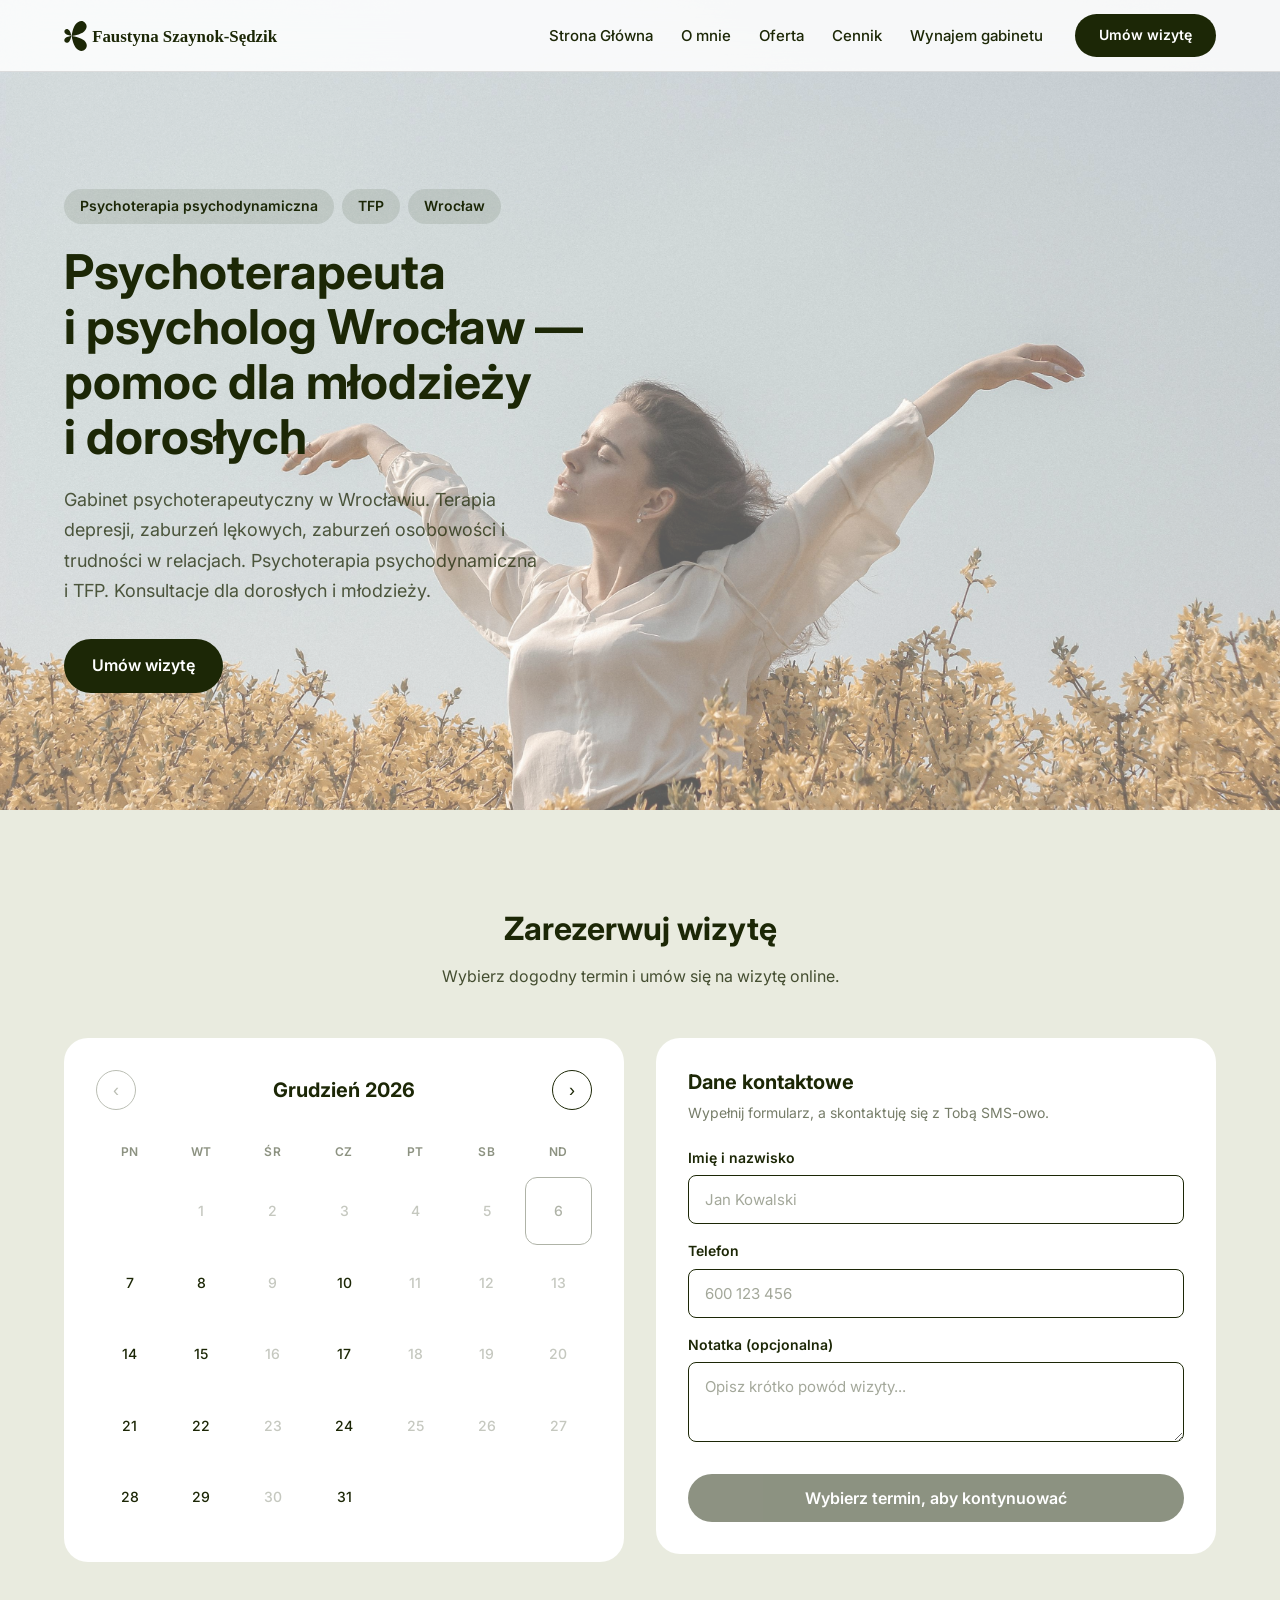
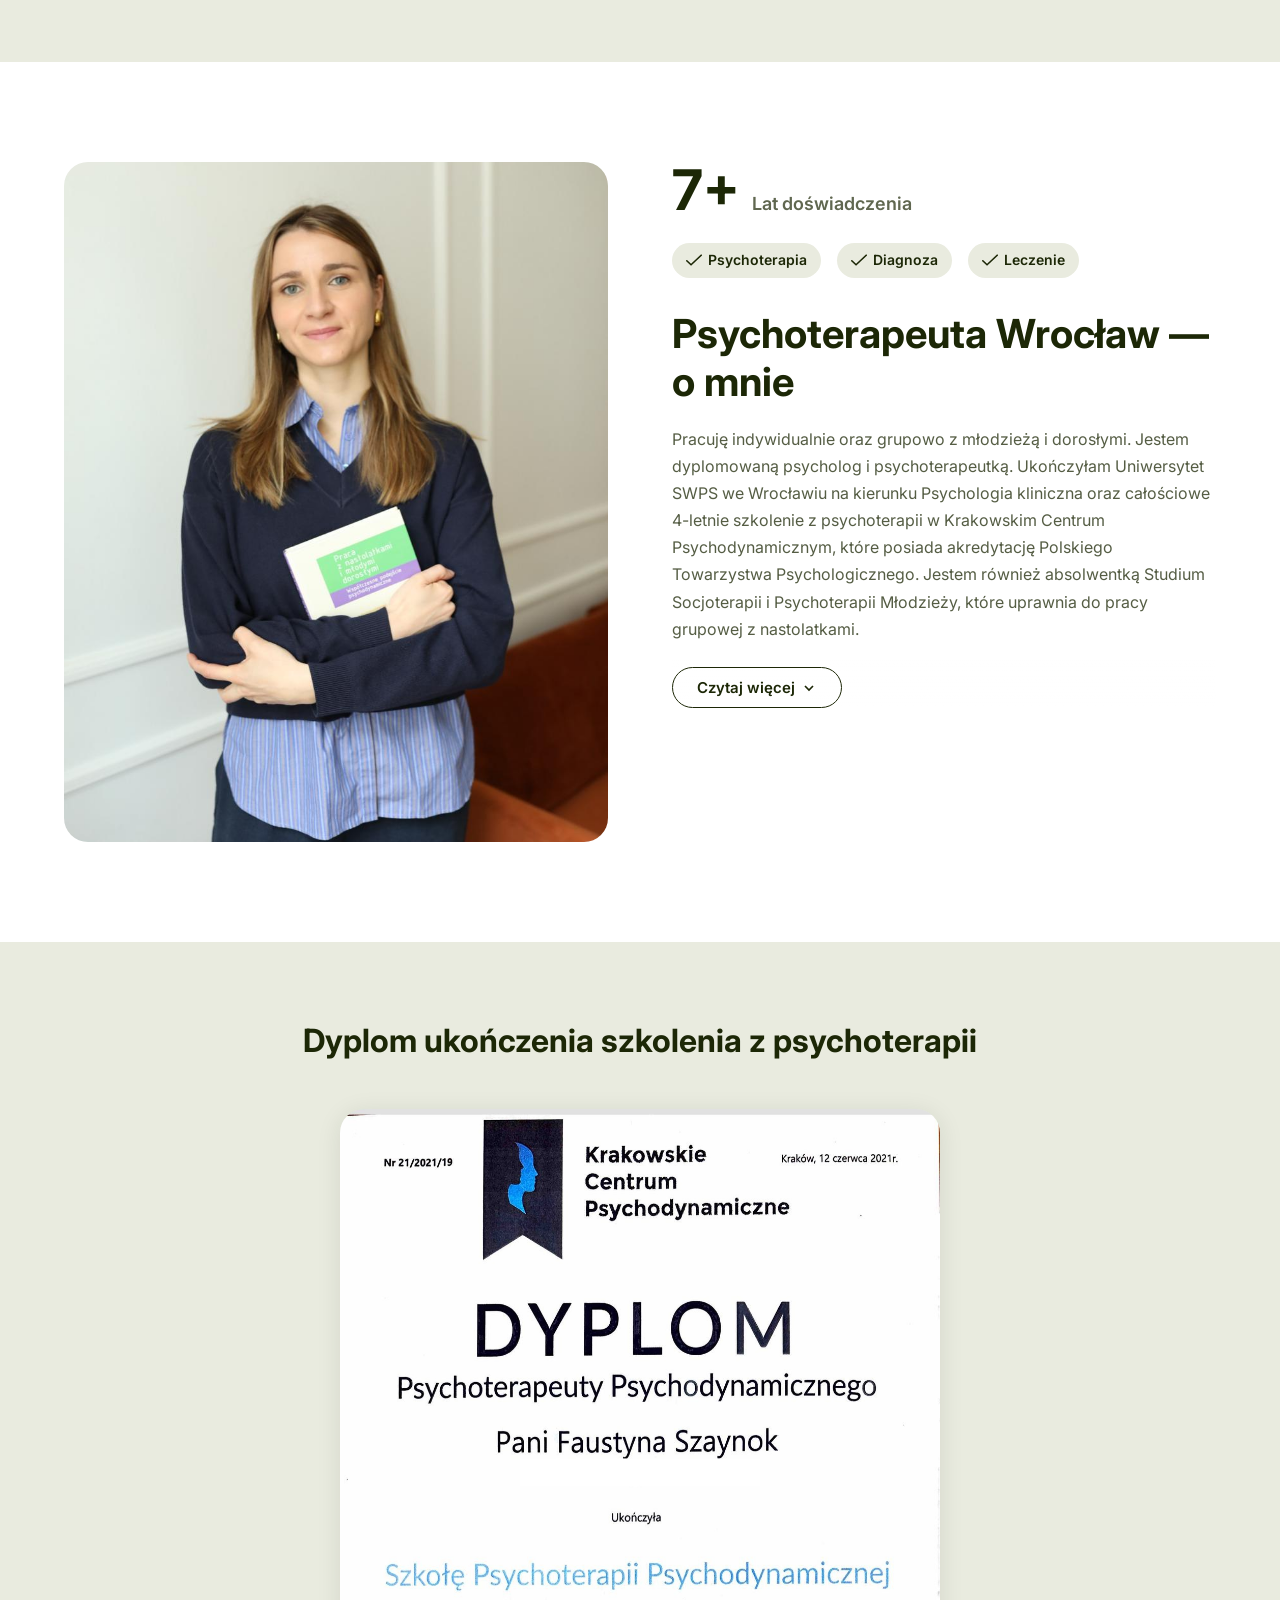
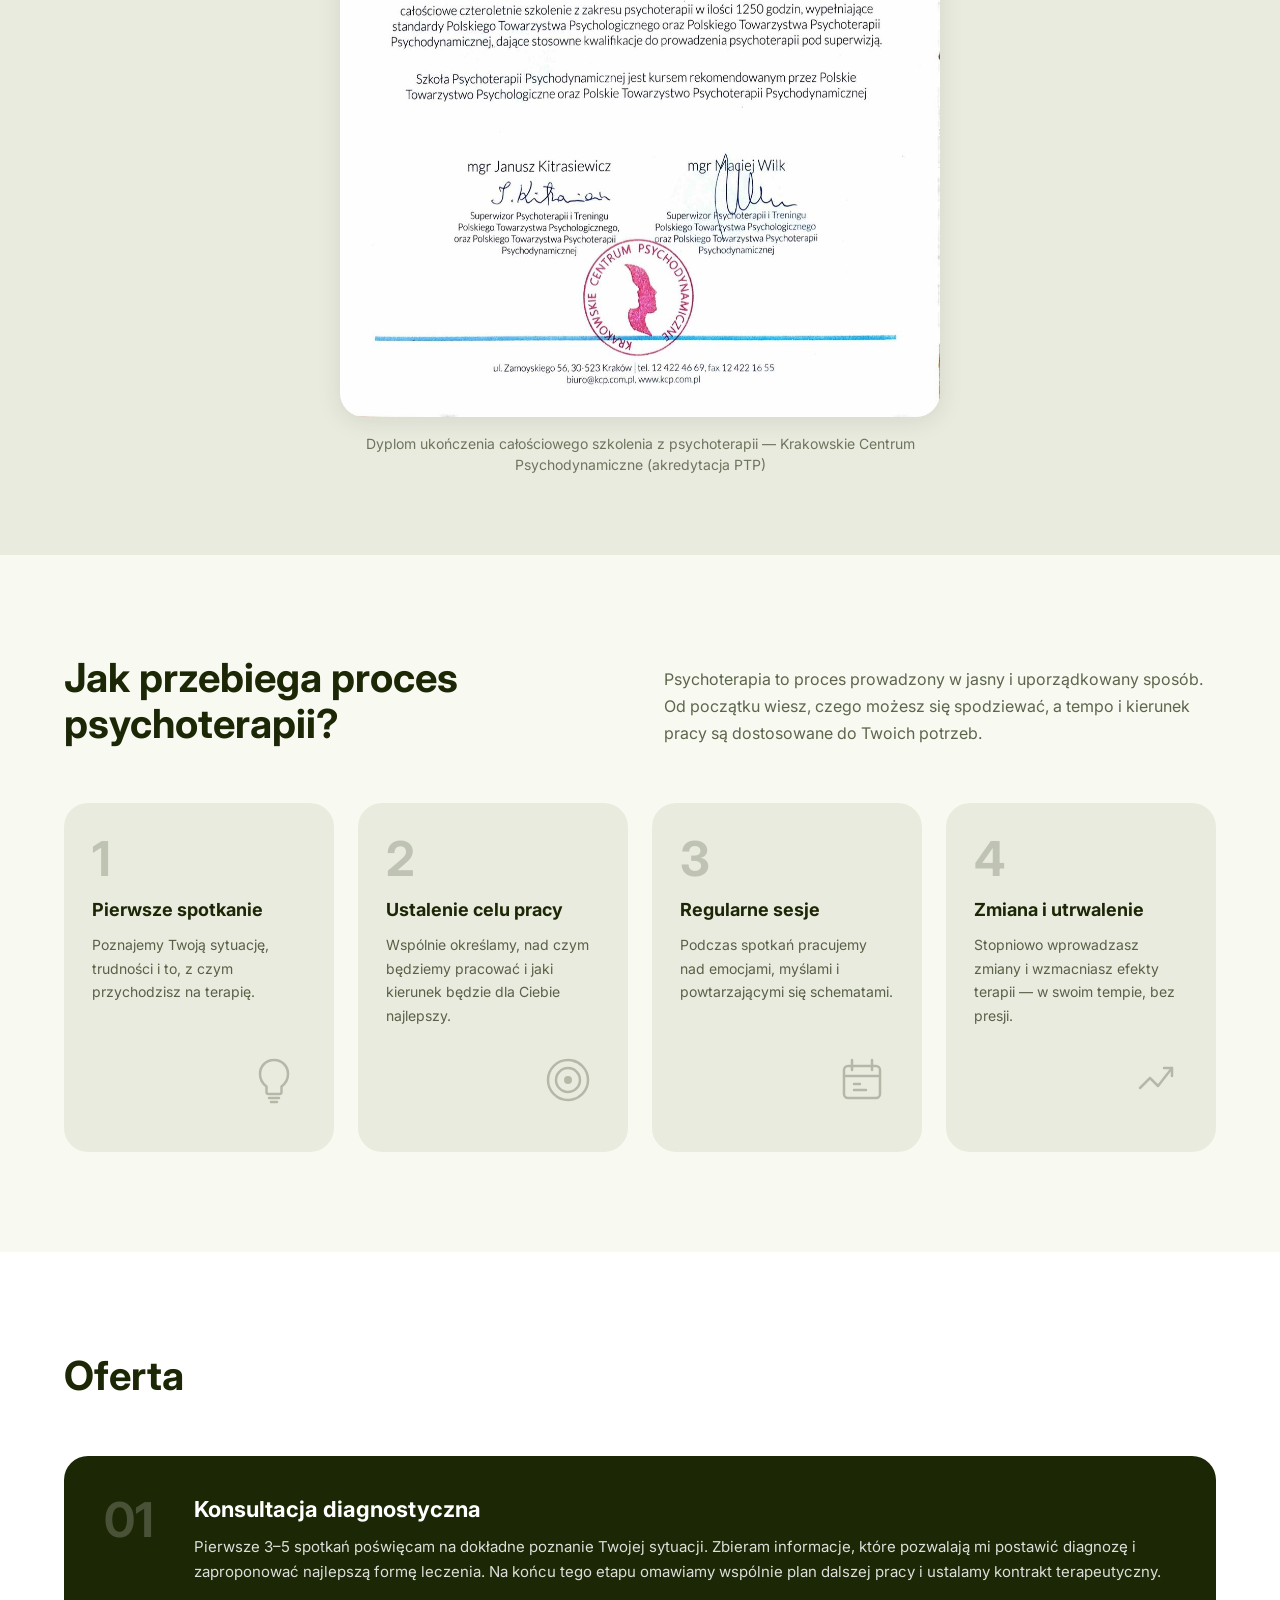
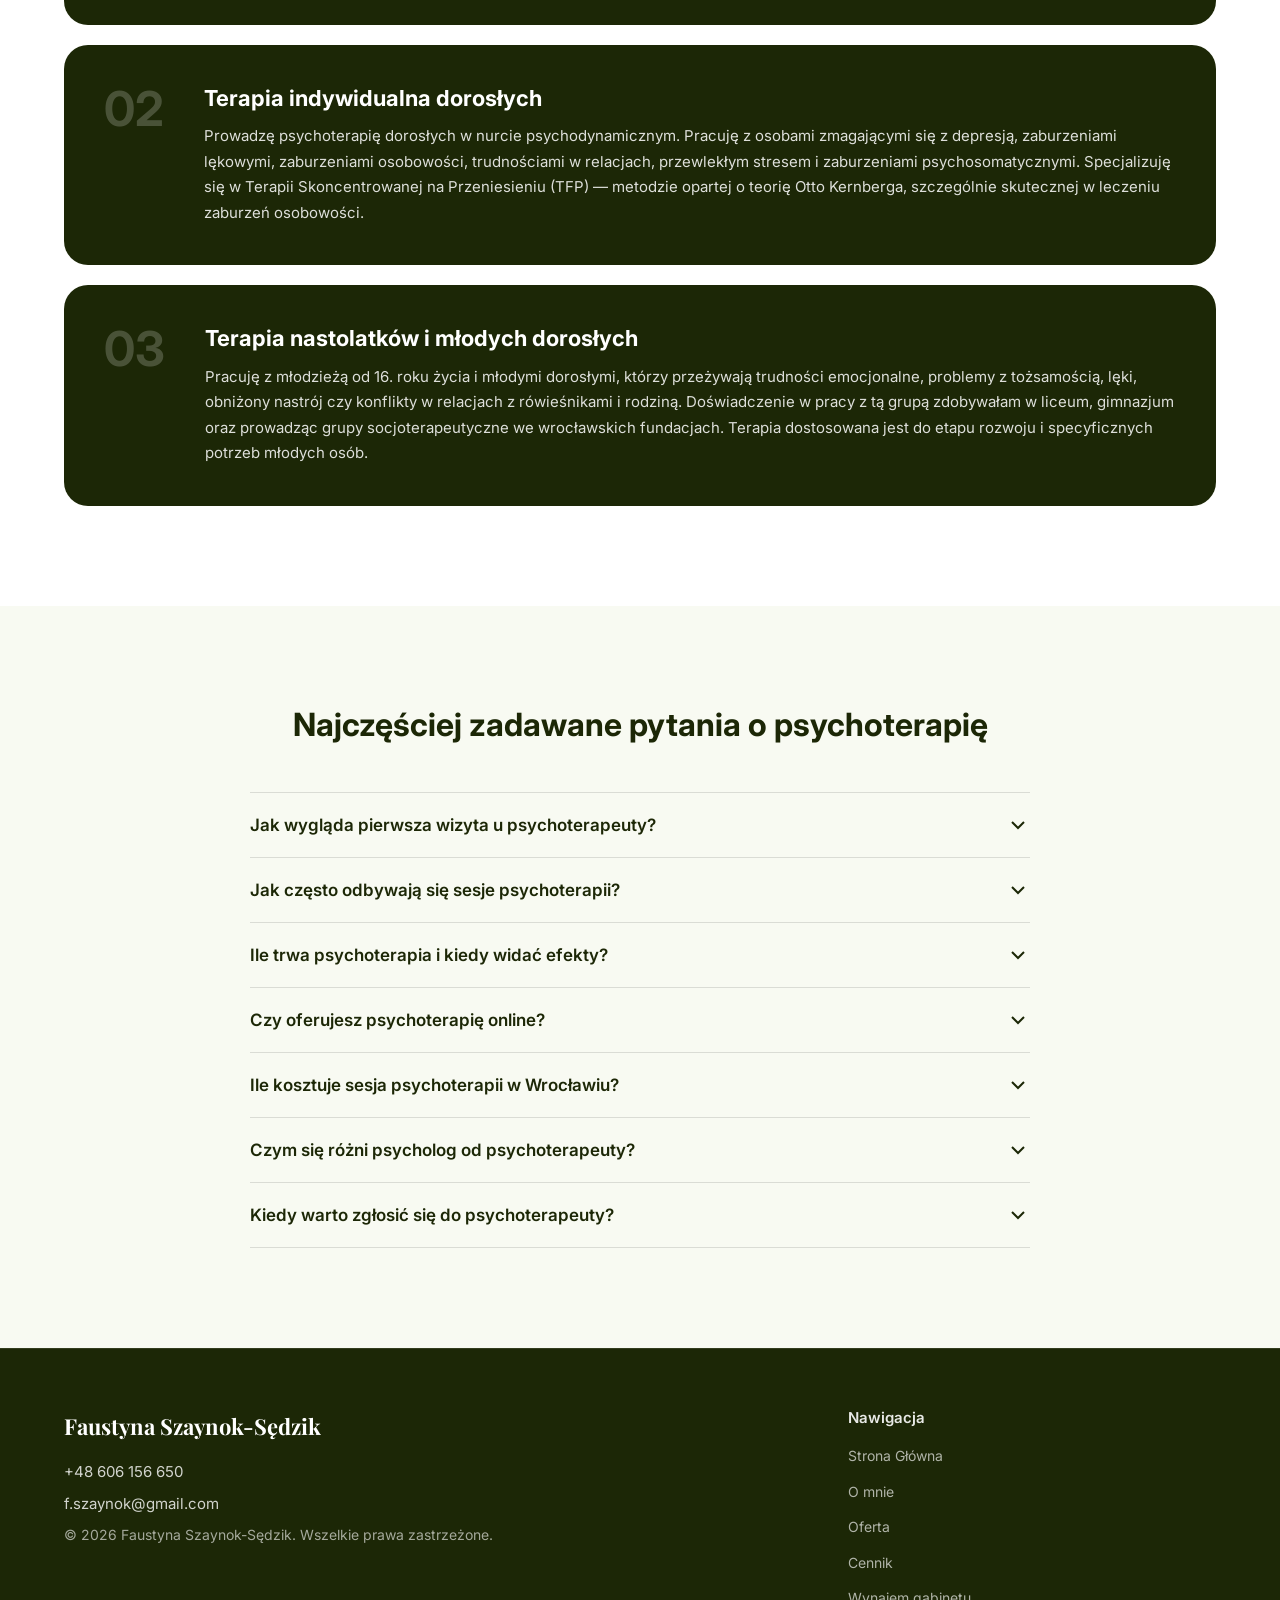
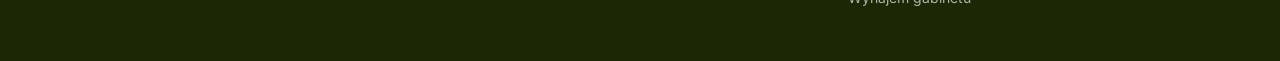
==== commit 3867e032: "Galeria zdjęć, lightbox, kontakt w stopce, poprawki linków - Galeria na wynajmie: 10 zdjęć gabinetów" ====
--- a/index.html
+++ b/index.html
@@ -11,7 +11,7 @@
   <meta property="og:title" content="Faustyna Szaynok-Sędzik — Psychoterapeuta Wrocław | Terapia depresji, lęków, zaburzeń osobowości">
   <meta property="og:description" content="Psychoterapeuta i psycholog Wrocław. Terapia indywidualna, par i rodzinna. Psychoterapia psychodynamiczna, TFP, CBT, EMDR. Pomoc przy depresji, zaburzeniach lękowych i osobowości.">
   <meta property="og:type" content="website">
-  <link rel="canonical" href="https://gabinetnapolaka.pl">
+  <link rel="canonical" href="https://faustynaszaynok.pl">
   <link rel="preconnect" href="https://fonts.googleapis.com">
   <link rel="preconnect" href="https://fonts.gstatic.com" crossorigin>
   <link href="https://fonts.googleapis.com/css2?family=Inter:wght@400;600&family=Playfair+Display:wght@700&display=swap" rel="stylesheet">
@@ -221,7 +221,7 @@
         </div>
         <div class="booking__form-card">
           <h3 class="booking__form-title">Dane kontaktowe</h3>
-          <p class="booking__form-desc">Wypełnij formularz, a potwierdzenie otrzymasz na email.</p>
+          <p class="booking__form-desc">Wypełnij formularz, a skontaktuję się z Tobą SMS-owo.</p>
           <div class="booking__selected-info" id="booking-selected-info"></div>
           <form id="booking-form">
             <div class="booking__field">
@@ -229,8 +229,8 @@
               <input type="text" id="booking-name" name="name" placeholder="Jan Kowalski" required>
             </div>
             <div class="booking__field">
-              <label for="booking-email">Email</label>
-              <input type="email" id="booking-email" name="email" placeholder="jan@email.com" required>
+              <label for="booking-phone">Telefon</label>
+              <input type="tel" id="booking-phone" name="phone" placeholder="600 123 456" required>
             </div>
             <div class="booking__field">
               <label for="booking-note">Notatka (opcjonalna)</label>
@@ -259,16 +259,16 @@
         </div>
         <div class="about__credentials">
           <div class="about__credential">
-            <img src="assets/images/icon5.svg" alt="Certyfikat" class="about__credential-icon">
-            <span>KCP</span>
+            <img src="assets/images/icon5.svg" alt="Psychoterapia" class="about__credential-icon">
+            <span>Psychoterapia</span>
           </div>
           <div class="about__credential">
-            <img src="assets/images/icon5.svg" alt="Certyfikat" class="about__credential-icon">
-            <span>TFP</span>
+            <img src="assets/images/icon5.svg" alt="Diagnoza" class="about__credential-icon">
+            <span>Diagnoza</span>
           </div>
           <div class="about__credential">
-            <img src="assets/images/icon5.svg" alt="Certyfikat" class="about__credential-icon">
-            <span>Szkolenia</span>
+            <img src="assets/images/icon5.svg" alt="Leczenie" class="about__credential-icon">
+            <span>Leczenie</span>
           </div>
         </div>
         <h2 class="about__title">Psychoterapeuta Wrocław — o mnie</h2>
@@ -415,7 +415,7 @@
             <svg class="faq__chevron" width="24" height="24" viewBox="0 0 24 24" fill="none" stroke="currentColor" stroke-width="2"><polyline points="6 9 12 15 18 9"/></svg>
           </button>
           <div class="faq__answer">
-            <p>Czas trwania psychoterapii zależy od problemu i celów. Terapia krótkoterminowa trwa od kilku do kilkunastu spotkań. Psychoterapia psychodynamiczna i TFP to procesy dłuższe, od kilku miesięcy do kilku lat. Pierwsze pozytywne zmiany klienci zauważają zwykle po kilku tygodniach regularnych sesji.</p>
+            <p>Czas trwania psychoterapii zależy od problemu i celów. Terapia krótkoterminowa trwa od kilku do kilkunastu spotkań. Psychoterapia psychodynamiczna i TFP to procesy dłuższe, od kilku miesięcy do kilku lat.</p>
           </div>
         </div>
         <div class="faq__item">
@@ -424,7 +424,7 @@
             <svg class="faq__chevron" width="24" height="24" viewBox="0 0 24 24" fill="none" stroke="currentColor" stroke-width="2"><polyline points="6 9 12 15 18 9"/></svg>
           </button>
           <div class="faq__answer">
-            <p>Tak, oferuję psychoterapię online dla osób, które nie mogą dojechać do gabinetu w Wrocławiu. Sesje online odbywają się przez bezpieczną platformę wideo i są tak samo skuteczne jak spotkania stacjonarne. Psychoterapia online sprawdza się w terapii indywidualnej, terapii par i konsultacjach.</p>
+            <p>Nie prowadzę terapii online. W swojej pracy cenię bezpośredni kontakt, który pozwala na pogłębienie procesu terapeutycznego i pracę z komunikacją niewerbalną — mimiką, postawą ciała, napięciem. Te elementy są istotną częścią terapii psychodynamicznej i TFP, dlatego wszystkie sesje odbywają się stacjonarnie w gabinecie we Wrocławiu.</p>
           </div>
         </div>
         <div class="faq__item">
@@ -433,7 +433,7 @@
             <svg class="faq__chevron" width="24" height="24" viewBox="0 0 24 24" fill="none" stroke="currentColor" stroke-width="2"><polyline points="6 9 12 15 18 9"/></svg>
           </button>
           <div class="faq__answer">
-            <p>Cennik sesji psychoterapii omawiam podczas pierwszego kontaktu. Koszt zależy od rodzaju terapii (indywidualna, par, rodzinna) i długości sesji. Skontaktuj się ze mną telefonicznie lub przez formularz, aby uzyskać aktualne informacje o cenach.</p>
+            <p>Sesja kosztuje 200 zł. Prowadzę konsultacje psychoterapeutyczne (pierwsze spotkania diagnostyczne), a następnie — jeśli pacjent zdecyduje się na kontynuację — regularne sesje psychoterapeutyczne. Czas trwania jednego spotkania to 50 minut. Płatność przelewem.</p>
           </div>
         </div>
         <div class="faq__item">
@@ -442,7 +442,7 @@
             <svg class="faq__chevron" width="24" height="24" viewBox="0 0 24 24" fill="none" stroke="currentColor" stroke-width="2"><polyline points="6 9 12 15 18 9"/></svg>
           </button>
           <div class="faq__answer">
-            <p>Psycholog to osoba z dyplomem psychologii, która może prowadzić konsultacje i diagnozę. Psychoterapeuta to specjalista, który ukończył wieloletnie szkolenie z psychoterapii i pracuje pod superwizją. Psychoterapeuta prowadzi regularną terapię nastawioną na trwałą zmianę. W moim gabinecie w Wrocławiu pracuję jako certyfikowana psychoterapeutka.</p>
+            <p>Psycholog to osoba z dyplomem psychologii, która może prowadzić konsultacje i diagnozę. Psychoterapeuta to specjalista, który ukończył wieloletnie szkolenie z psychoterapii i pracuje pod superwizją. Psychoterapeuta prowadzi regularną terapię nastawioną na trwałą zmianę.</p>
           </div>
         </div>
         <div class="faq__item">
@@ -463,6 +463,8 @@
     <div class="container footer__inner">
       <div class="footer__brand">
         <span class="footer__logo-text">Faustyna Szaynok-Sędzik</span>
+        <p class="footer__contact"><a href="tel:+48606156650">+48 606 156 650</a></p>
+        <p class="footer__contact"><a href="mailto:f.szaynok@gmail.com">f.szaynok@gmail.com</a></p>
         <p class="footer__copy">&copy; 2026 Faustyna Szaynok-Sędzik. Wszelkie prawa zastrzeżone.</p>
       </div>
       <nav class="footer__nav">
--- a/css/style.css
+++ b/css/style.css
@@ -381,11 +381,11 @@
   position: relative;
 }
 
-.about__text-wrapper .about__text:nth-child(n+4) {
+.about__text-wrapper .about__text:nth-child(n+2) {
   display: none;
 }
 
-.about__text-wrapper.expanded .about__text:nth-child(n+4) {
+.about__text-wrapper.expanded .about__text:nth-child(n+2) {
   display: block;
 }
 
@@ -1148,6 +1148,24 @@
   color: var(--color-white);
   display: block;
   margin-bottom: 16px;
+}
+
+.footer__contact {
+  font-family: var(--font-body);
+  font-size: 15px;
+  font-weight: 400;
+  margin-bottom: 8px;
+  opacity: 0.8;
+}
+
+.footer__contact a {
+  color: var(--color-white);
+  text-decoration: none;
+  transition: opacity 0.2s;
+}
+
+.footer__contact a:hover {
+  opacity: 0.6;
 }
 
 .footer__copy {
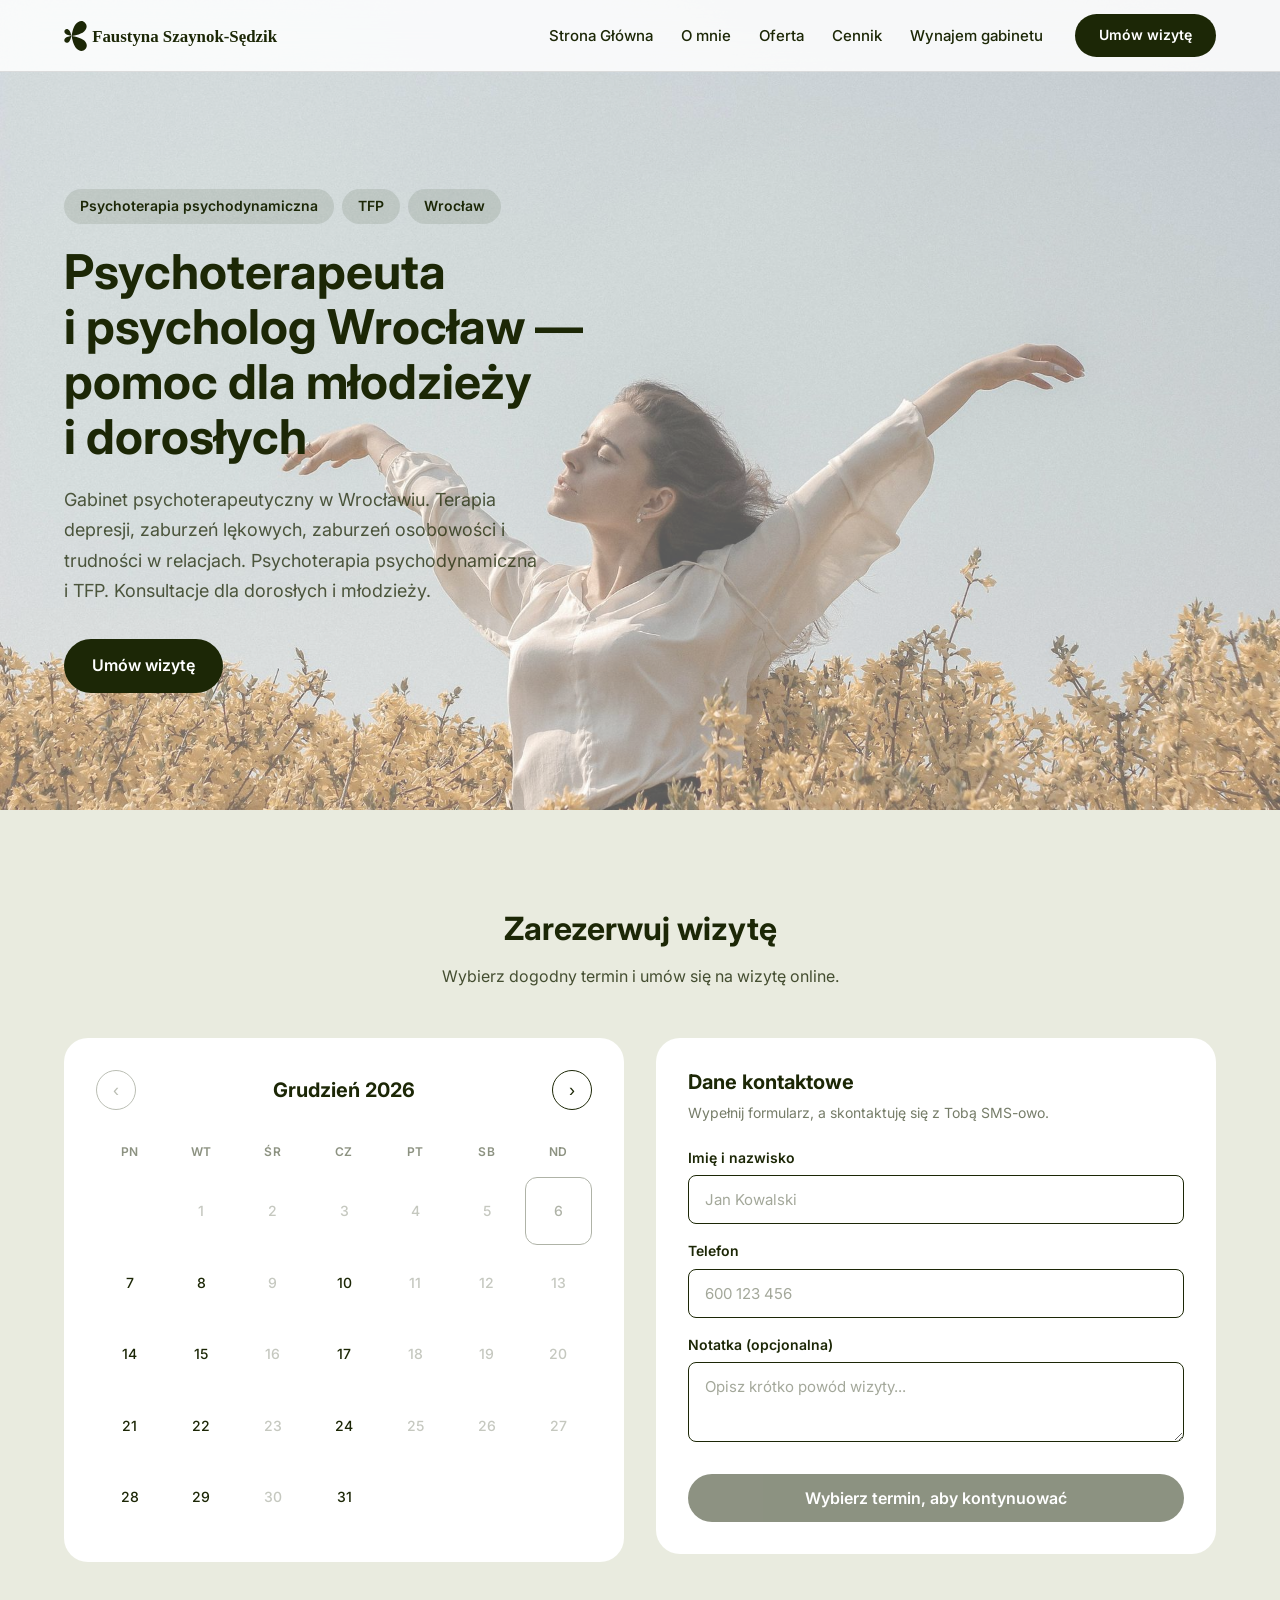
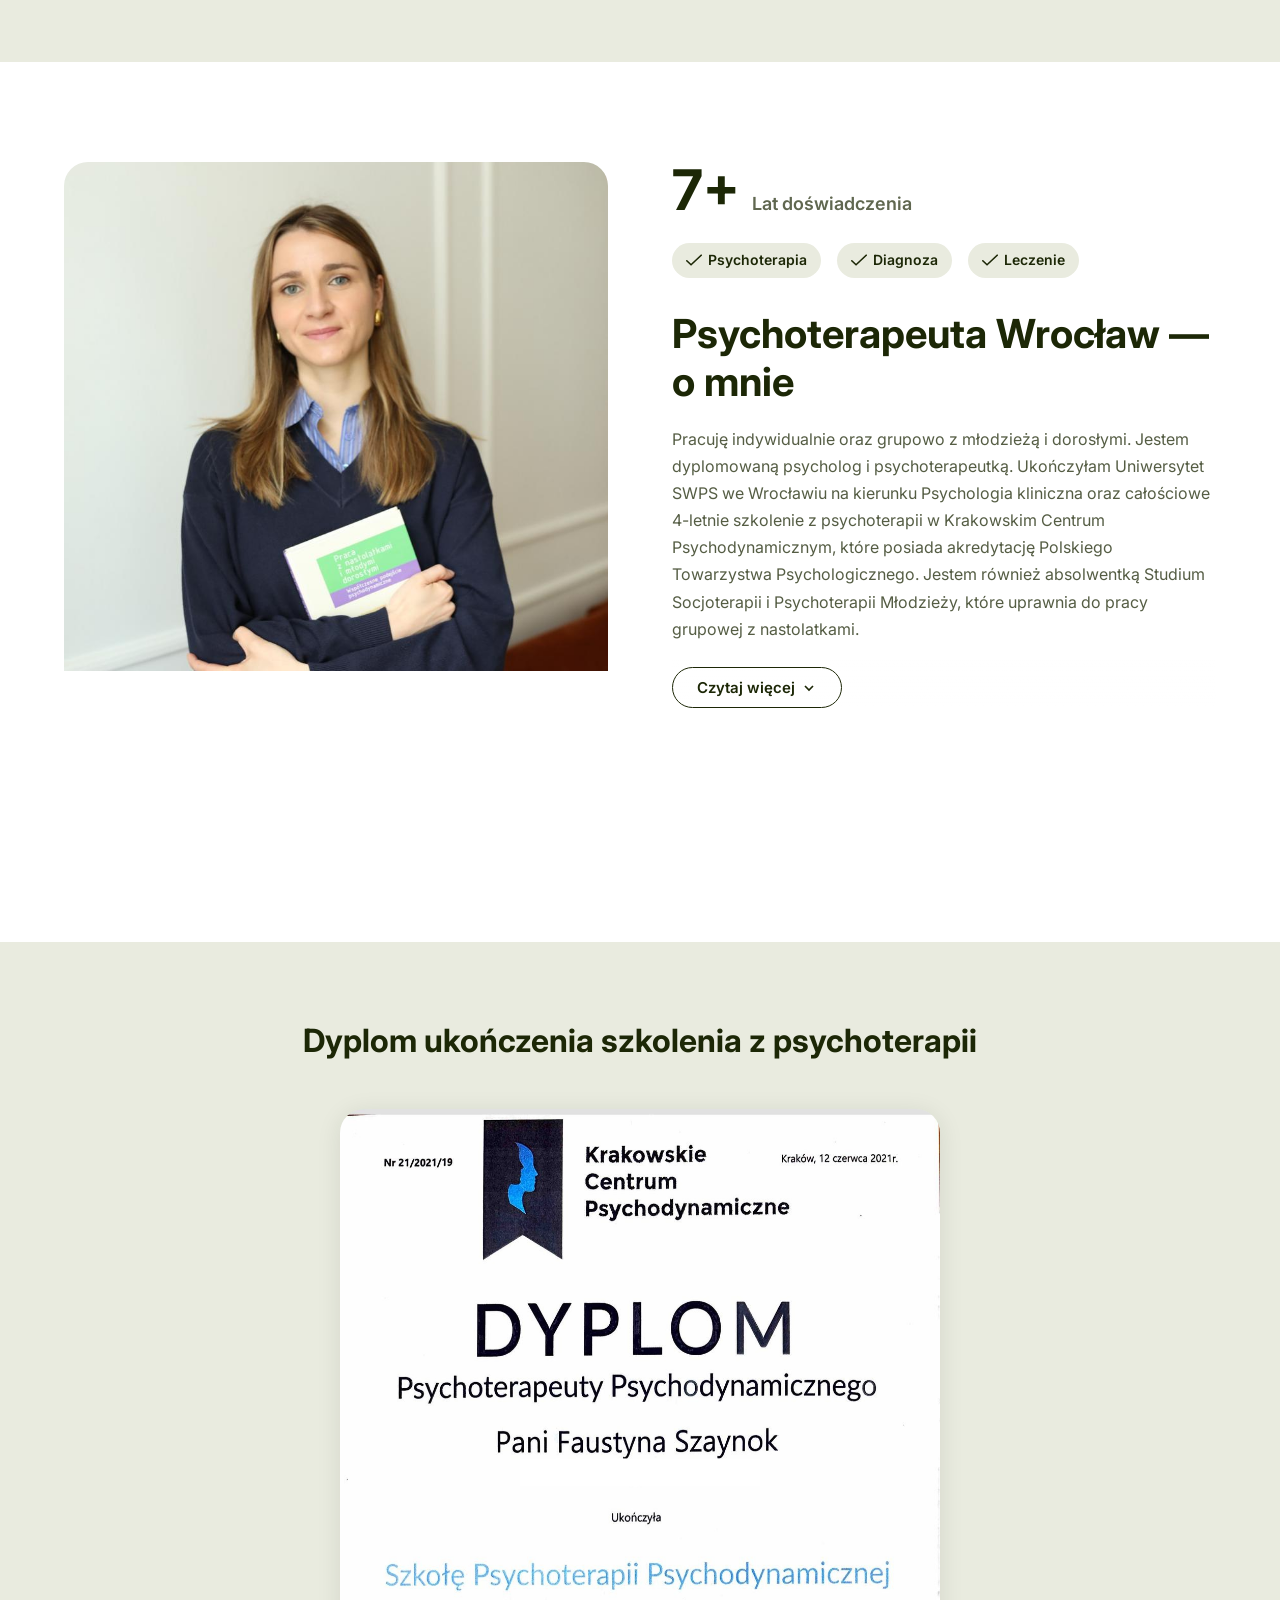
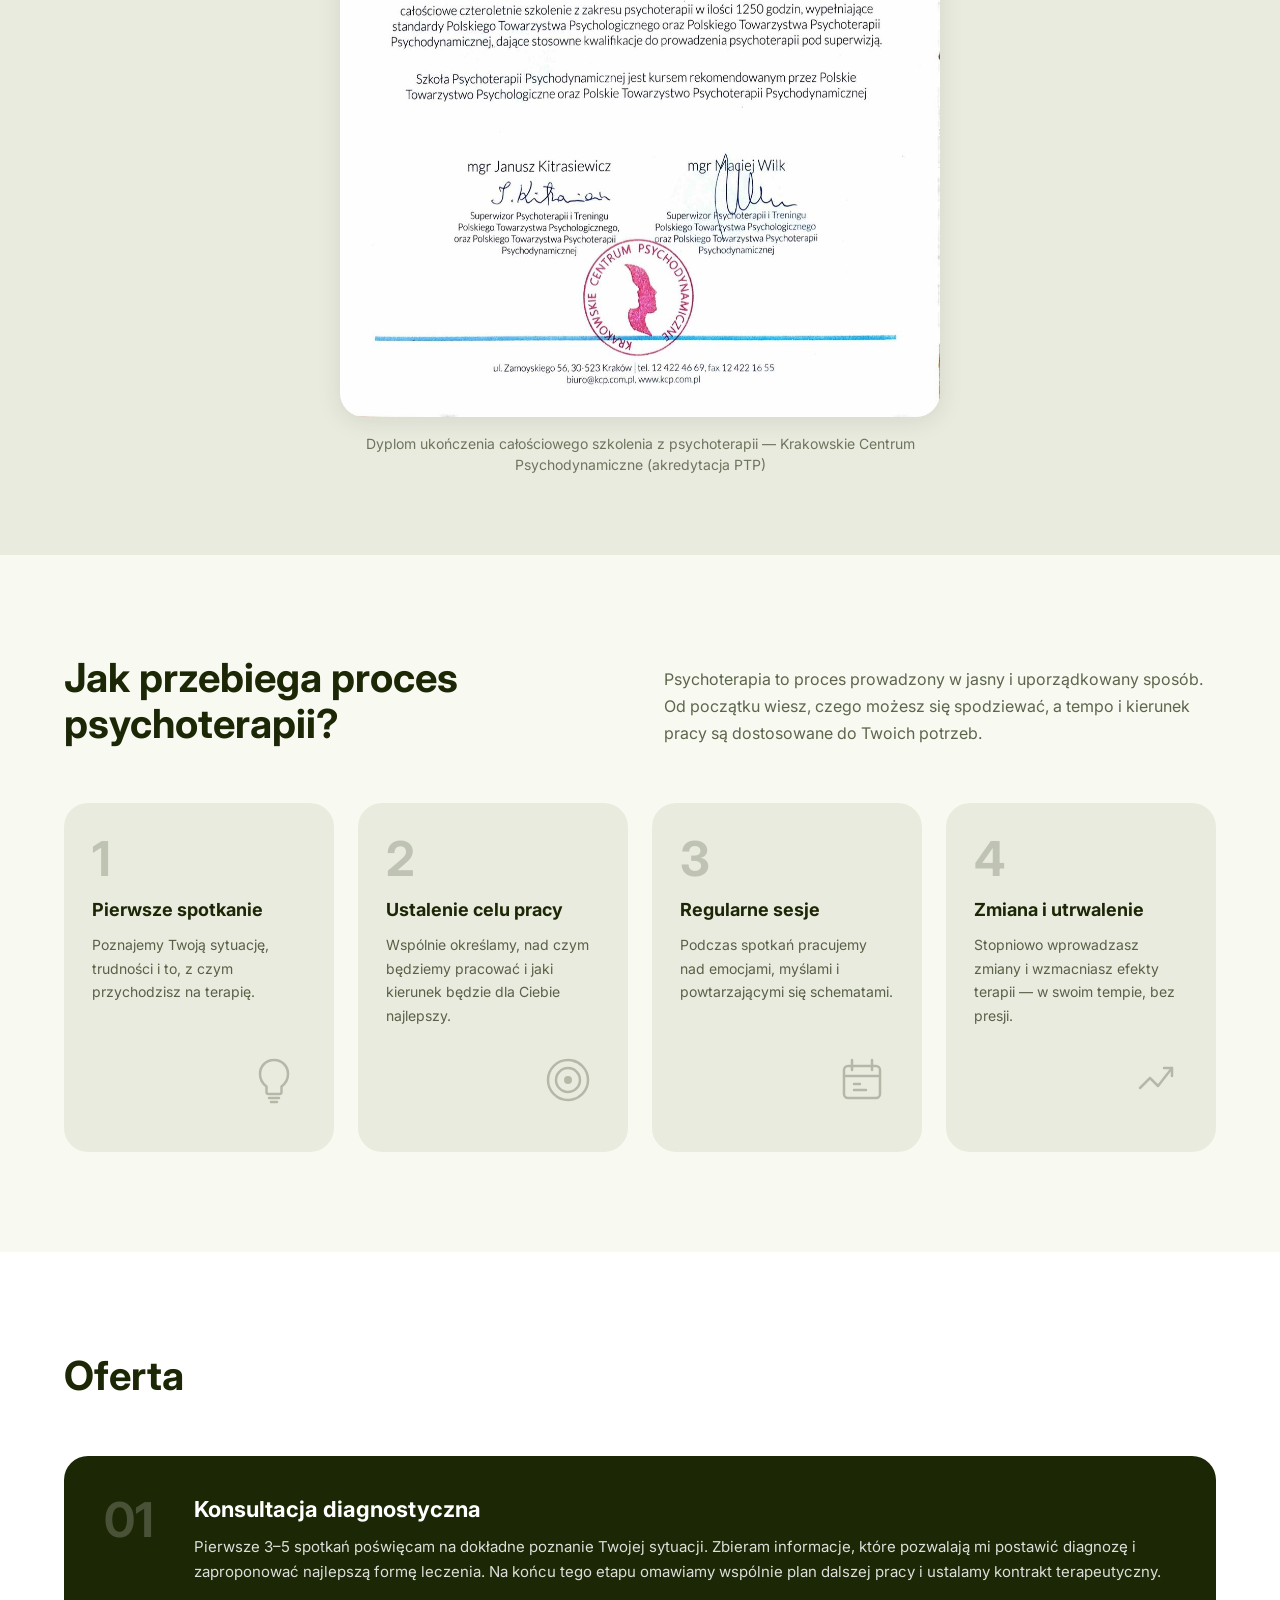
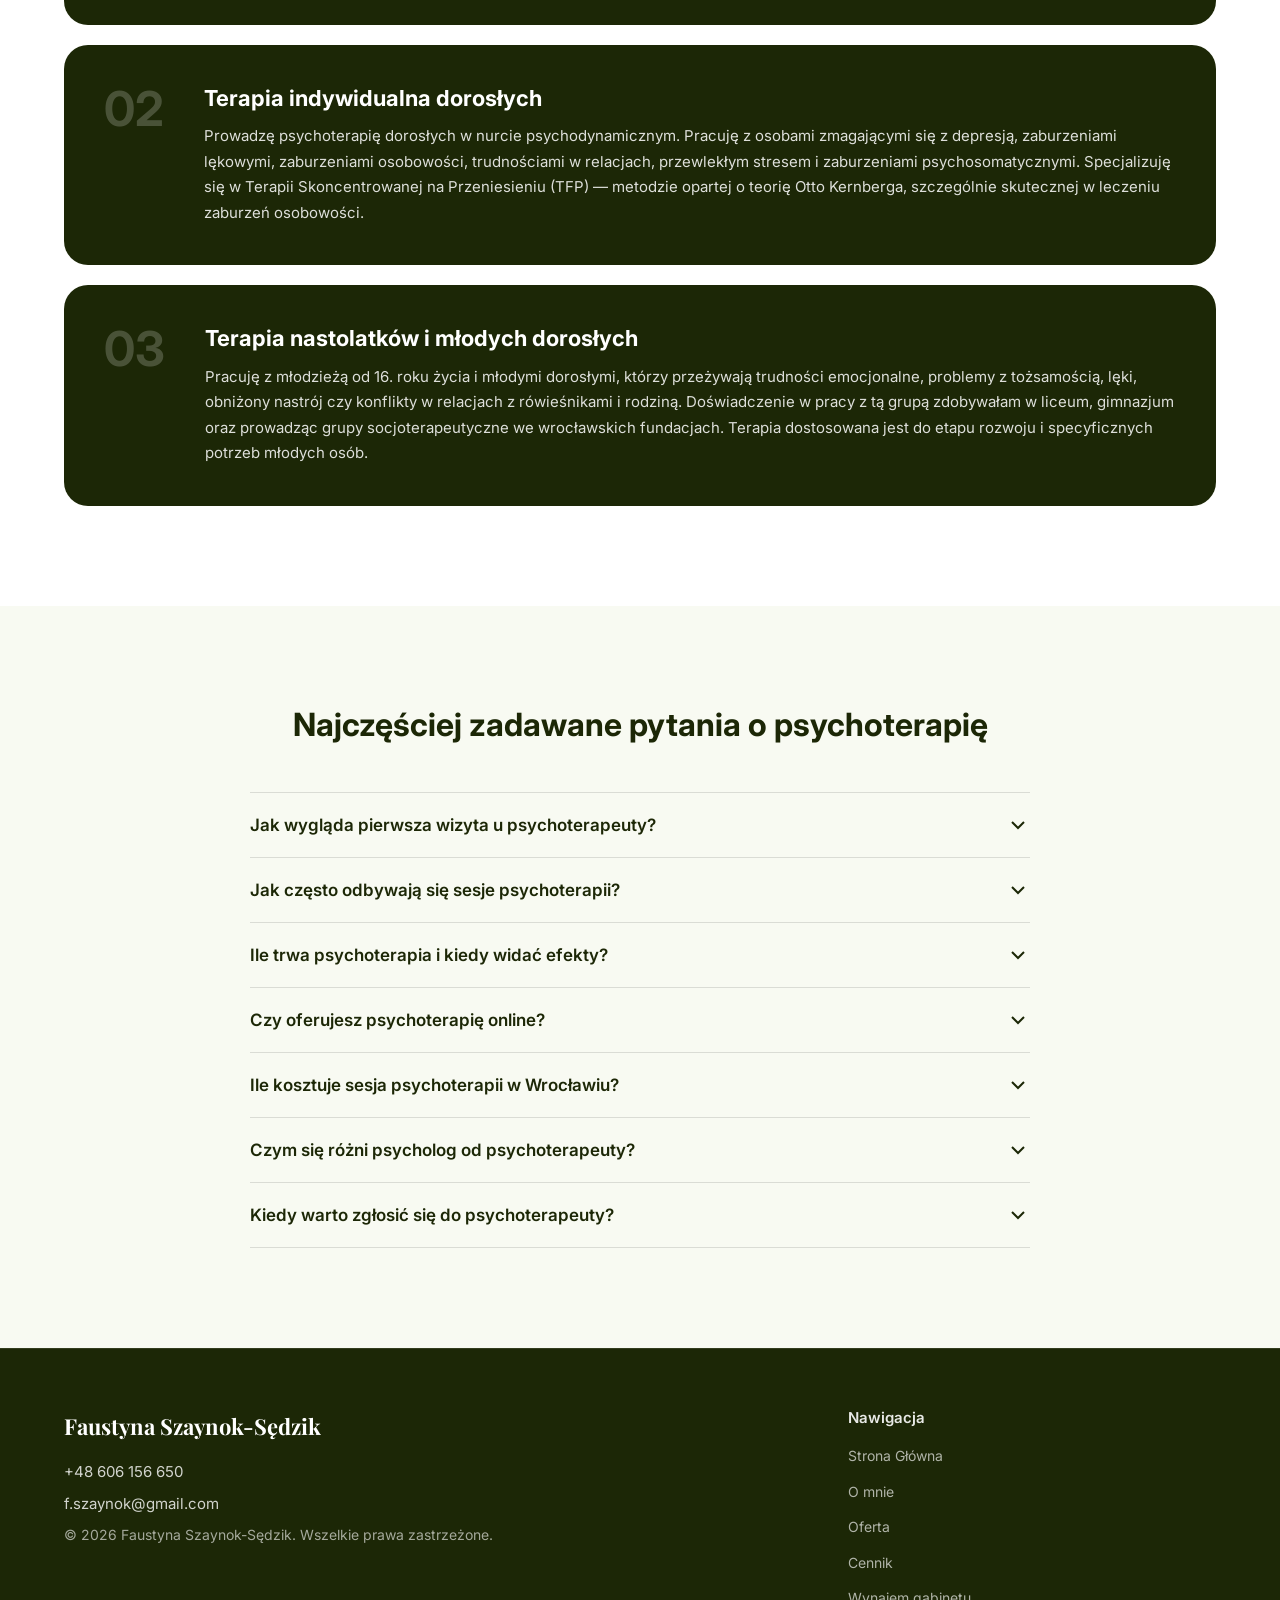
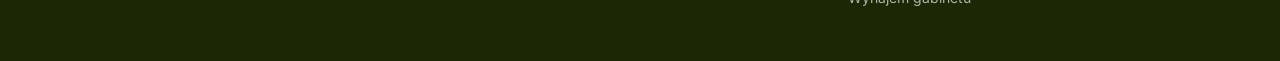
==== commit 49eb7d59: "SEO: Schema.org, sitemap, robots.txt, OG/Twitter tags, lazy loading - Schema.org: poprawny telefon, " ====
--- a/index.html
+++ b/index.html
@@ -7,10 +7,15 @@
   <meta name="description" content="Psychoterapeuta i psycholog Wrocław. Terapia indywidualna, par i rodzinna. Psychoterapia psychodynamiczna, TFP, CBT, EMDR. Pomoc przy depresji, zaburzeniach lękowych i osobowości. Umów wizytę.">
   <meta name="keywords" content="psychoterapeuta Wrocław, psycholog Wrocław, terapia depresji Wrocław, terapia lęku Wrocław, zaburzenia osobowości leczenie, terapia indywidualna, terapia par Wrocław, terapia rodzinna Wrocław, psychoterapia psychodynamiczna, TFP Wrocław, terapia CBT Wrocław, EMDR Wrocław, DBT, psychoterapia online, psycholog dla młodzieży Wrocław, terapia borderline, gabinet psychoterapeutyczny Wrocław, dobry psychoterapeuta Wrocław">
   <link rel="icon" href="assets/images/favicon.png" type="image/png">
-  <meta property="og:image" content="assets/images/og-image.png">
+  <meta property="og:image" content="https://faustynaszaynok.pl/assets/images/og-image.png">
   <meta property="og:title" content="Faustyna Szaynok-Sędzik — Psychoterapeuta Wrocław | Terapia depresji, lęków, zaburzeń osobowości">
   <meta property="og:description" content="Psychoterapeuta i psycholog Wrocław. Terapia indywidualna, par i rodzinna. Psychoterapia psychodynamiczna, TFP, CBT, EMDR. Pomoc przy depresji, zaburzeniach lękowych i osobowości.">
   <meta property="og:type" content="website">
+  <meta property="og:url" content="https://faustynaszaynok.pl/">
+  <meta name="twitter:card" content="summary_large_image">
+  <meta name="twitter:title" content="Faustyna Szaynok-Sędzik — Psychoterapeuta Wrocław">
+  <meta name="twitter:description" content="Psychoterapeuta Wrocław. Terapia indywidualna dorosłych i nastolatków. Psychoterapia psychodynamiczna, TFP.">
+  <meta name="twitter:image" content="https://faustynaszaynok.pl/assets/images/og-image.png">
   <link rel="canonical" href="https://faustynaszaynok.pl">
   <link rel="preconnect" href="https://fonts.googleapis.com">
   <link rel="preconnect" href="https://fonts.gstatic.com" crossorigin>
@@ -23,14 +28,17 @@
     "@context": "https://schema.org",
     "@type": "MedicalBusiness",
     "name": "Faustyna Szaynok-Sędzik — Psychoterapia",
-    "description": "Psychoterapeutka w Wrocławiu. Prowadzę psychoterapię indywidualną, par i rodzinną. Nurt psychodynamiczny, TFP, CBT, DBT, EMDR.",
-    "url": "https://gabinetnapolaka.pl",
-    "telephone": "+48123456789",
-    "email": "piotreksedzik@gmail.com",
+    "description": "Psychoterapeutka w Wrocławiu. Prowadzę psychoterapię indywidualną dorosłych i nastolatków. Nurt psychodynamiczny, TFP.",
+    "url": "https://faustynaszaynok.pl",
+    "telephone": "+48606156650",
+    "email": "f.szaynok@gmail.com",
+    "image": "https://faustynaszaynok.pl/assets/images/portrait-faustyna.jpeg",
     "address": {
       "@type": "PostalAddress",
+      "streetAddress": "ul. Polaka",
       "addressLocality": "Wrocław",
       "addressRegion": "Dolnośląskie",
+      "postalCode": "51-648",
       "addressCountry": "PL"
     },
     "geo": {
@@ -39,16 +47,27 @@
       "longitude": 17.0385
     },
     "medicalSpecialty": "Psychiatric",
-    "priceRange": "$$",
+    "priceRange": "200 zł",
     "openingHoursSpecification": [
       {
         "@type": "OpeningHoursSpecification",
-        "dayOfWeek": ["Monday", "Tuesday", "Wednesday", "Thursday", "Friday"],
-        "opens": "09:00",
-        "closes": "17:00"
+        "dayOfWeek": "Monday",
+        "opens": "08:00",
+        "closes": "14:00"
+      },
+      {
+        "@type": "OpeningHoursSpecification",
+        "dayOfWeek": "Tuesday",
+        "opens": "12:00",
+        "closes": "14:00"
+      },
+      {
+        "@type": "OpeningHoursSpecification",
+        "dayOfWeek": "Thursday",
+        "opens": "11:00",
+        "closes": "15:00"
       }
     ],
-    "sameAs": [],
     "hasOfferCatalog": {
       "@type": "OfferCatalog",
       "name": "Usługi psychoterapeutyczne",
@@ -57,25 +76,31 @@
           "@type": "Offer",
           "itemOffered": {
             "@type": "MedicalTherapy",
-            "name": "Terapia indywidualna",
-            "description": "Psychoterapia indywidualna w nurcie psychodynamicznym i TFP dla dorosłych i młodzieży"
-          }
+            "name": "Konsultacja psychoterapeutyczna",
+            "description": "Pierwsze spotkanie diagnostyczne, 50 minut"
+          },
+          "price": "200",
+          "priceCurrency": "PLN"
         },
         {
           "@type": "Offer",
           "itemOffered": {
             "@type": "MedicalTherapy",
-            "name": "Terapia par",
-            "description": "Psychoterapia par dla osób zmagających się z kryzysami relacyjnymi"
-          }
+            "name": "Psychoterapia indywidualna dorosłych",
+            "description": "Regularne sesje psychoterapeutyczne w nurcie psychodynamicznym i TFP, 50 minut"
+          },
+          "price": "200",
+          "priceCurrency": "PLN"
         },
         {
           "@type": "Offer",
           "itemOffered": {
             "@type": "MedicalTherapy",
-            "name": "Terapia rodzinna",
-            "description": "Psychoterapia rodzinna przy kryzysach, konfliktach i trudnościach w komunikacji"
-          }
+            "name": "Psychoterapia nastolatków (16+)",
+            "description": "Konsultacje i sesje psychoterapeutyczne dla nastolatków i młodych dorosłych, 50 minut"
+          },
+          "price": "200",
+          "priceCurrency": "PLN"
         }
       ]
     }
@@ -108,7 +133,7 @@
         "name": "Ile trwa psychoterapia i kiedy widać efekty?",
         "acceptedAnswer": {
           "@type": "Answer",
-          "text": "Czas trwania psychoterapii zależy od problemu i celów. Terapia krótkoterminowa trwa od kilku do kilkunastu spotkań. Psychoterapia psychodynamiczna i TFP to procesy dłuższe, od kilku miesięcy do kilku lat. Pierwsze pozytywne zmiany klienci zauważają zwykle po kilku tygodniach regularnych sesji."
+          "text": "Czas trwania psychoterapii zależy od problemu i celów. Terapia krótkoterminowa trwa od kilku do kilkunastu spotkań. Psychoterapia psychodynamiczna i TFP to procesy dłuższe, od kilku miesięcy do kilku lat."
         }
       },
       {
@@ -116,7 +141,7 @@
         "name": "Czy oferujesz psychoterapię online?",
         "acceptedAnswer": {
           "@type": "Answer",
-          "text": "Tak, oferuję psychoterapię online dla osób, które nie mogą dojechać do gabinetu w Wrocławiu. Sesje online odbywają się przez bezpieczną platformę wideo i są tak samo skuteczne jak spotkania stacjonarne. Psychoterapia online sprawdza się w terapii indywidualnej, terapii par i konsultacjach."
+          "text": "Nie prowadzę terapii online. W swojej pracy cenię bezpośredni kontakt, który pozwala na pogłębienie procesu terapeutycznego i pracę z komunikacją niewerbalną — mimiką, postawą ciała, napięciem. Wszystkie sesje odbywają się stacjonarnie w gabinecie we Wrocławiu."
         }
       },
       {
@@ -124,7 +149,7 @@
         "name": "Ile kosztuje sesja psychoterapii w Wrocławiu?",
         "acceptedAnswer": {
           "@type": "Answer",
-          "text": "Cennik sesji psychoterapii omawiam podczas pierwszego kontaktu. Koszt zależy od rodzaju terapii (indywidualna, par, rodzinna) i długości sesji. Skontaktuj się telefonicznie lub przez formularz, aby uzyskać aktualne informacje o cenach."
+          "text": "Sesja kosztuje 200 zł. Prowadzę konsultacje psychoterapeutyczne (pierwsze spotkania diagnostyczne), a następnie regularne sesje psychoterapeutyczne. Czas trwania jednego spotkania to 50 minut. Płatność przelewem."
         }
       },
       {
@@ -248,7 +273,7 @@
   <section class="about" id="about-section">
     <div class="container about__inner">
       <div class="about__image">
-        <img src="assets/images/portrait-faustyna.jpeg" alt="Faustyna Szaynok-Sędzik — psychoterapeuta Wrocław, terapia psychodynamiczna i TFP">
+        <img src="assets/images/portrait-faustyna.jpeg" alt="Faustyna Szaynok-Sędzik — psychoterapeuta Wrocław, terapia psychodynamiczna i TFP" loading="lazy">
       </div>
       <div class="about__content">
         <div class="about__stats">
@@ -295,7 +320,7 @@
     <div class="container">
       <h2 class="section-title">Dyplom ukończenia szkolenia z psychoterapii</h2>
       <div class="diploma__frame">
-        <img src="assets/images/dyplom.jpeg" alt="Dyplom ukończenia szkolenia z psychoterapii — Krakowskie Centrum Psychodynamiczne" class="diploma__img">
+        <img src="assets/images/dyplom.jpeg" alt="Dyplom ukończenia szkolenia z psychoterapii — Krakowskie Centrum Psychodynamiczne" class="diploma__img" loading="lazy">
         <p class="diploma__caption">Dyplom ukończenia całościowego szkolenia z psychoterapii — Krakowskie Centrum Psychodynamiczne (akredytacja PTP)</p>
       </div>
     </div>
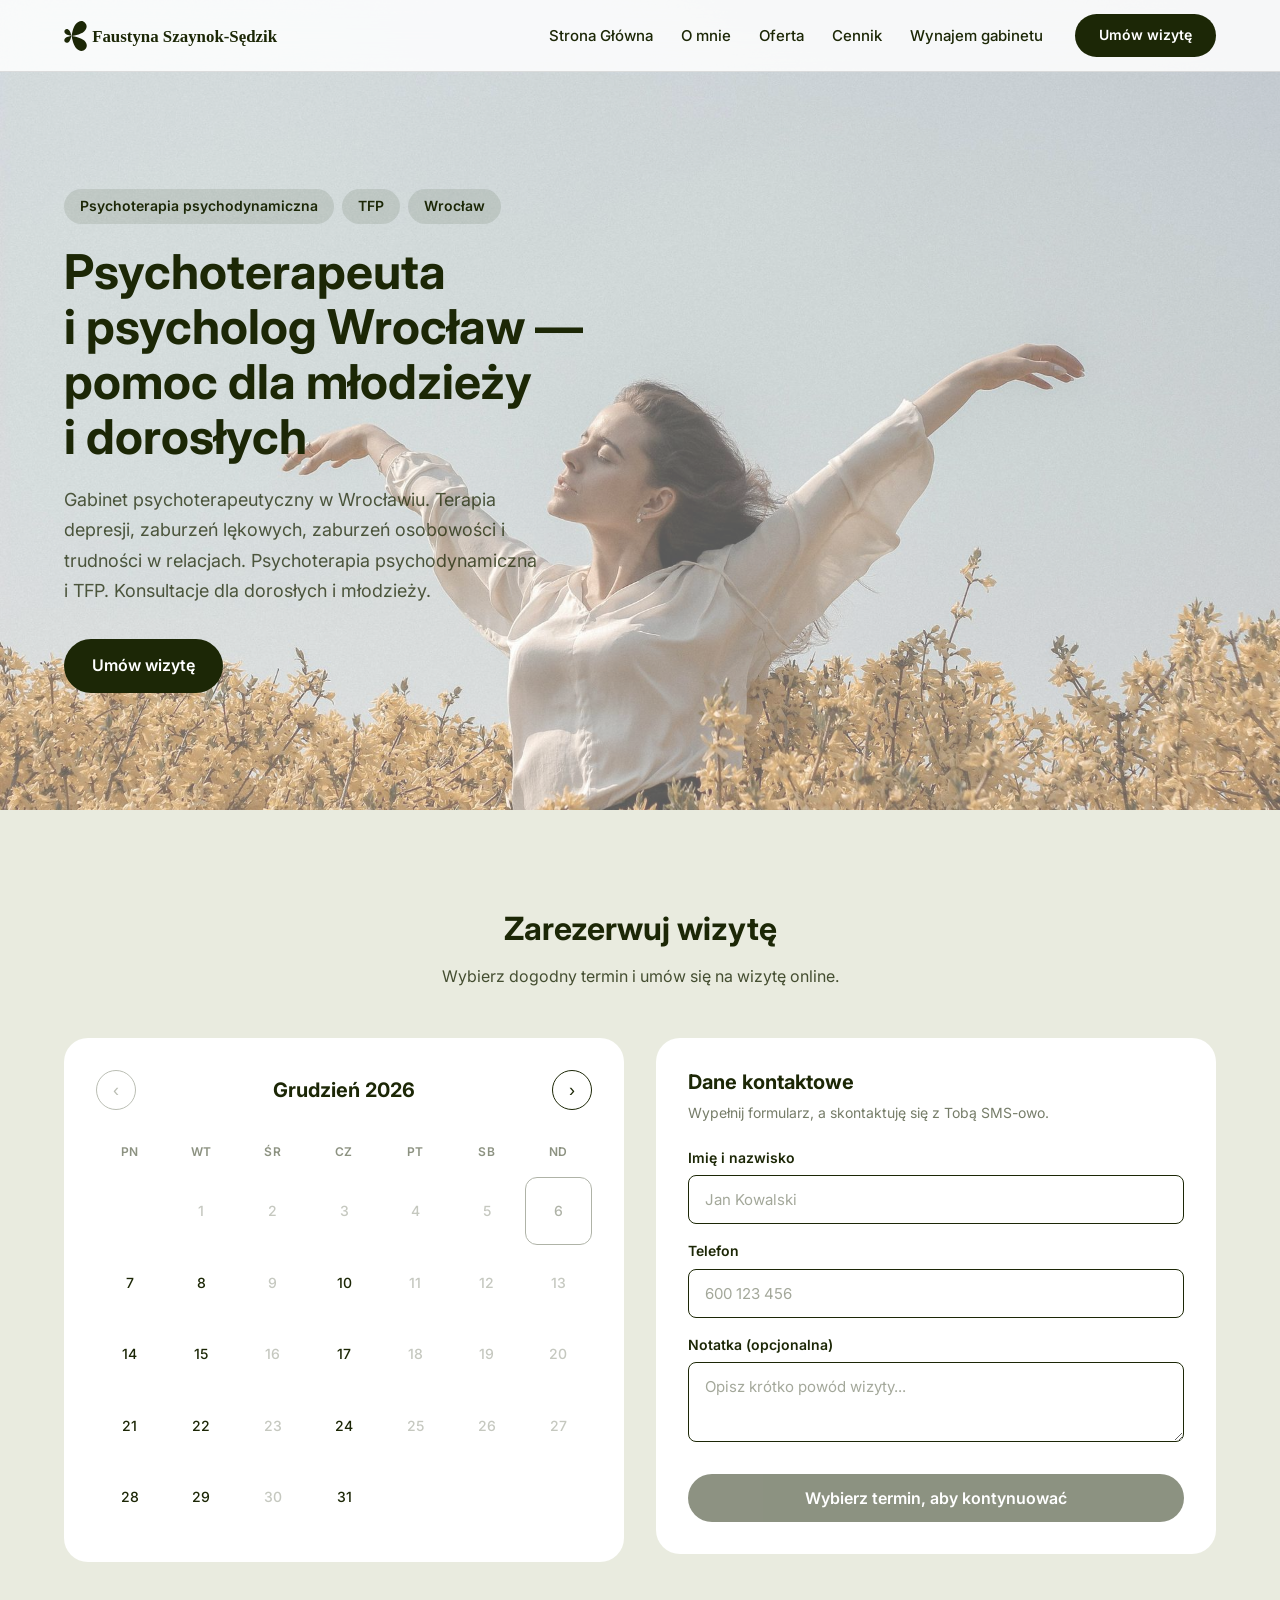
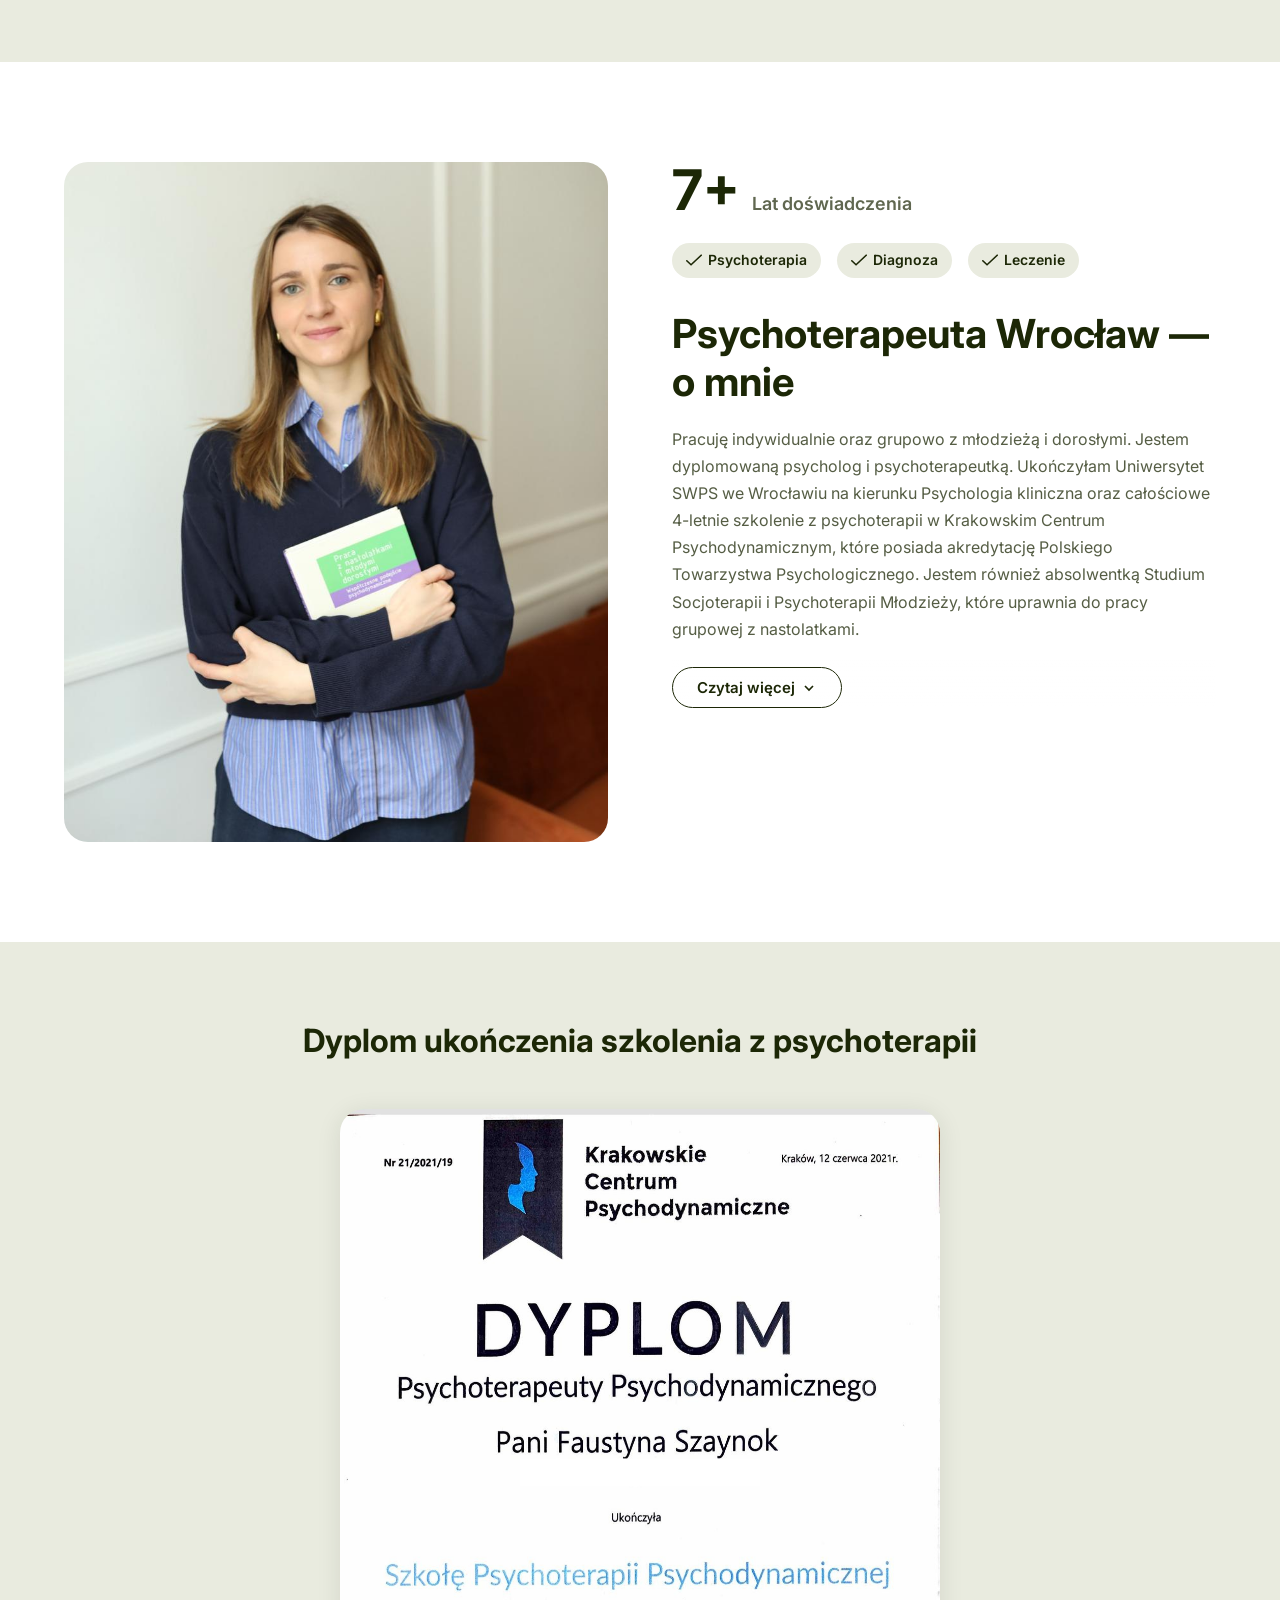
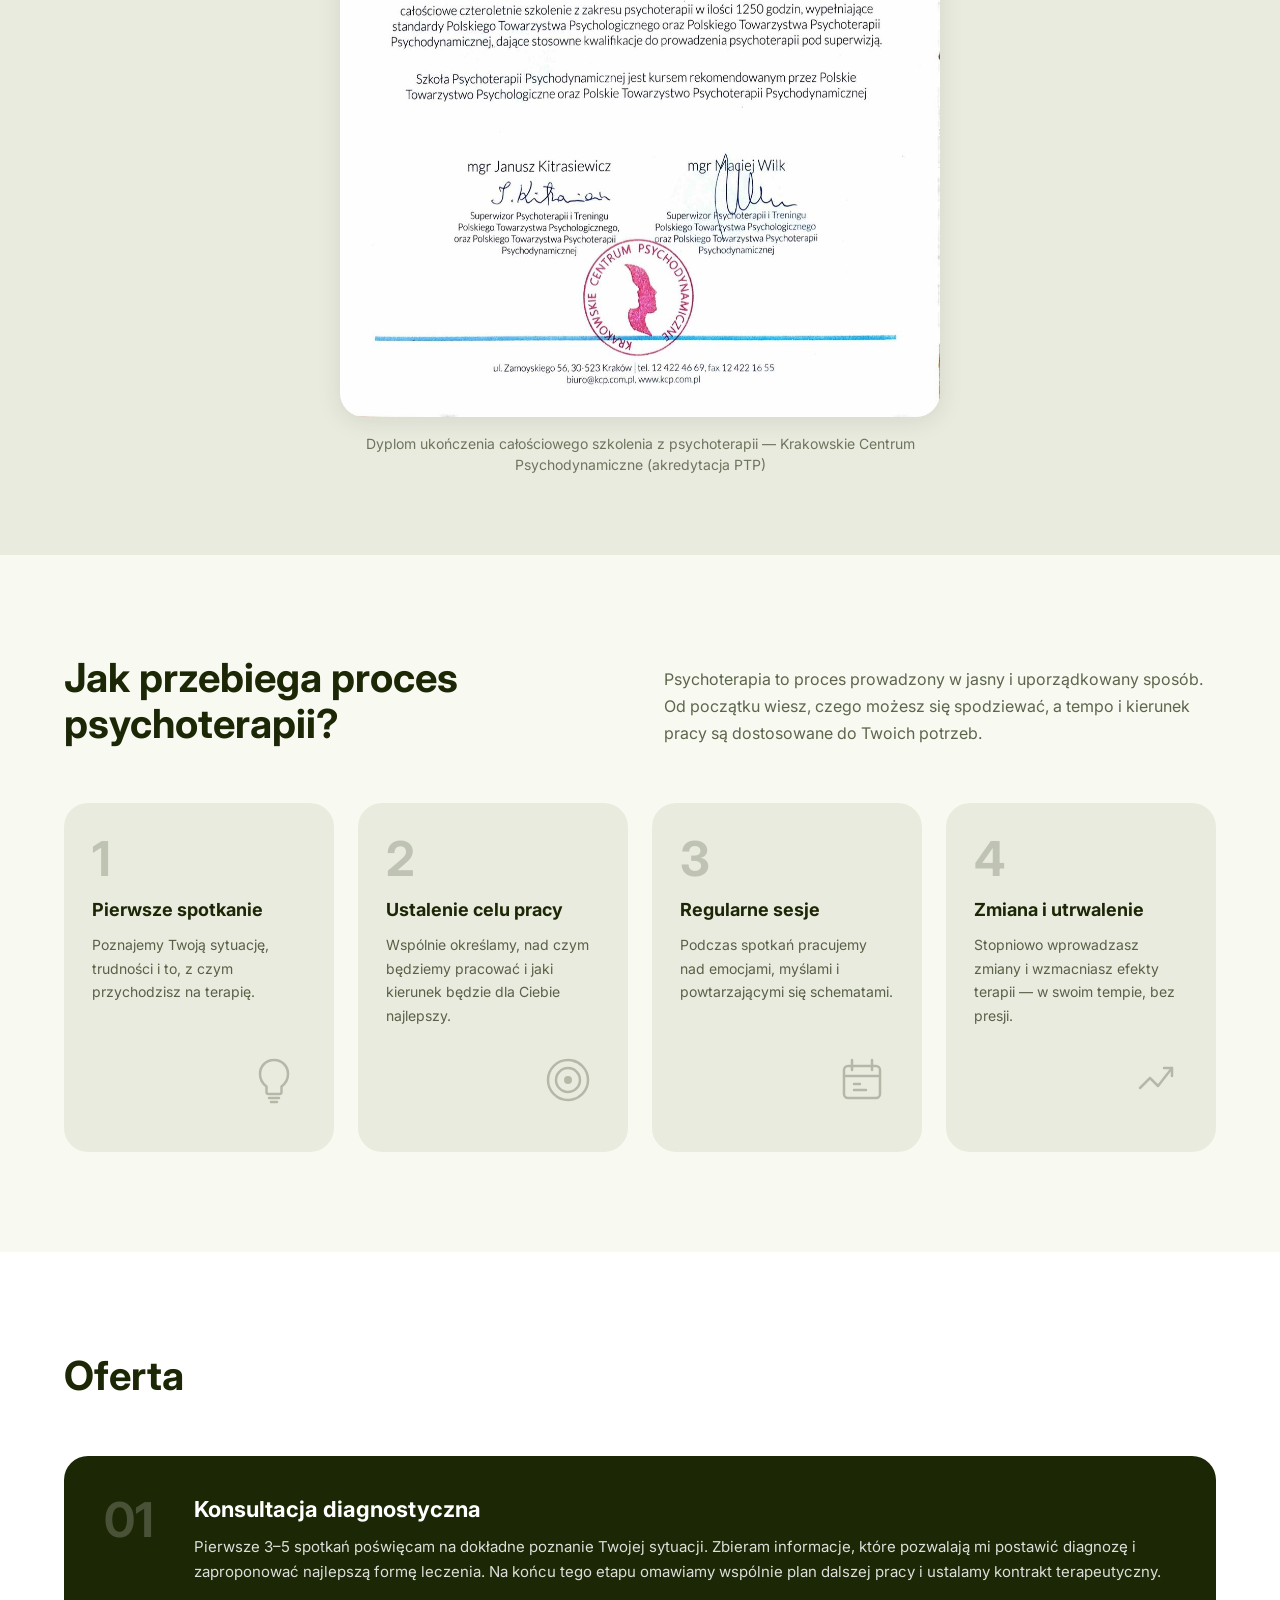
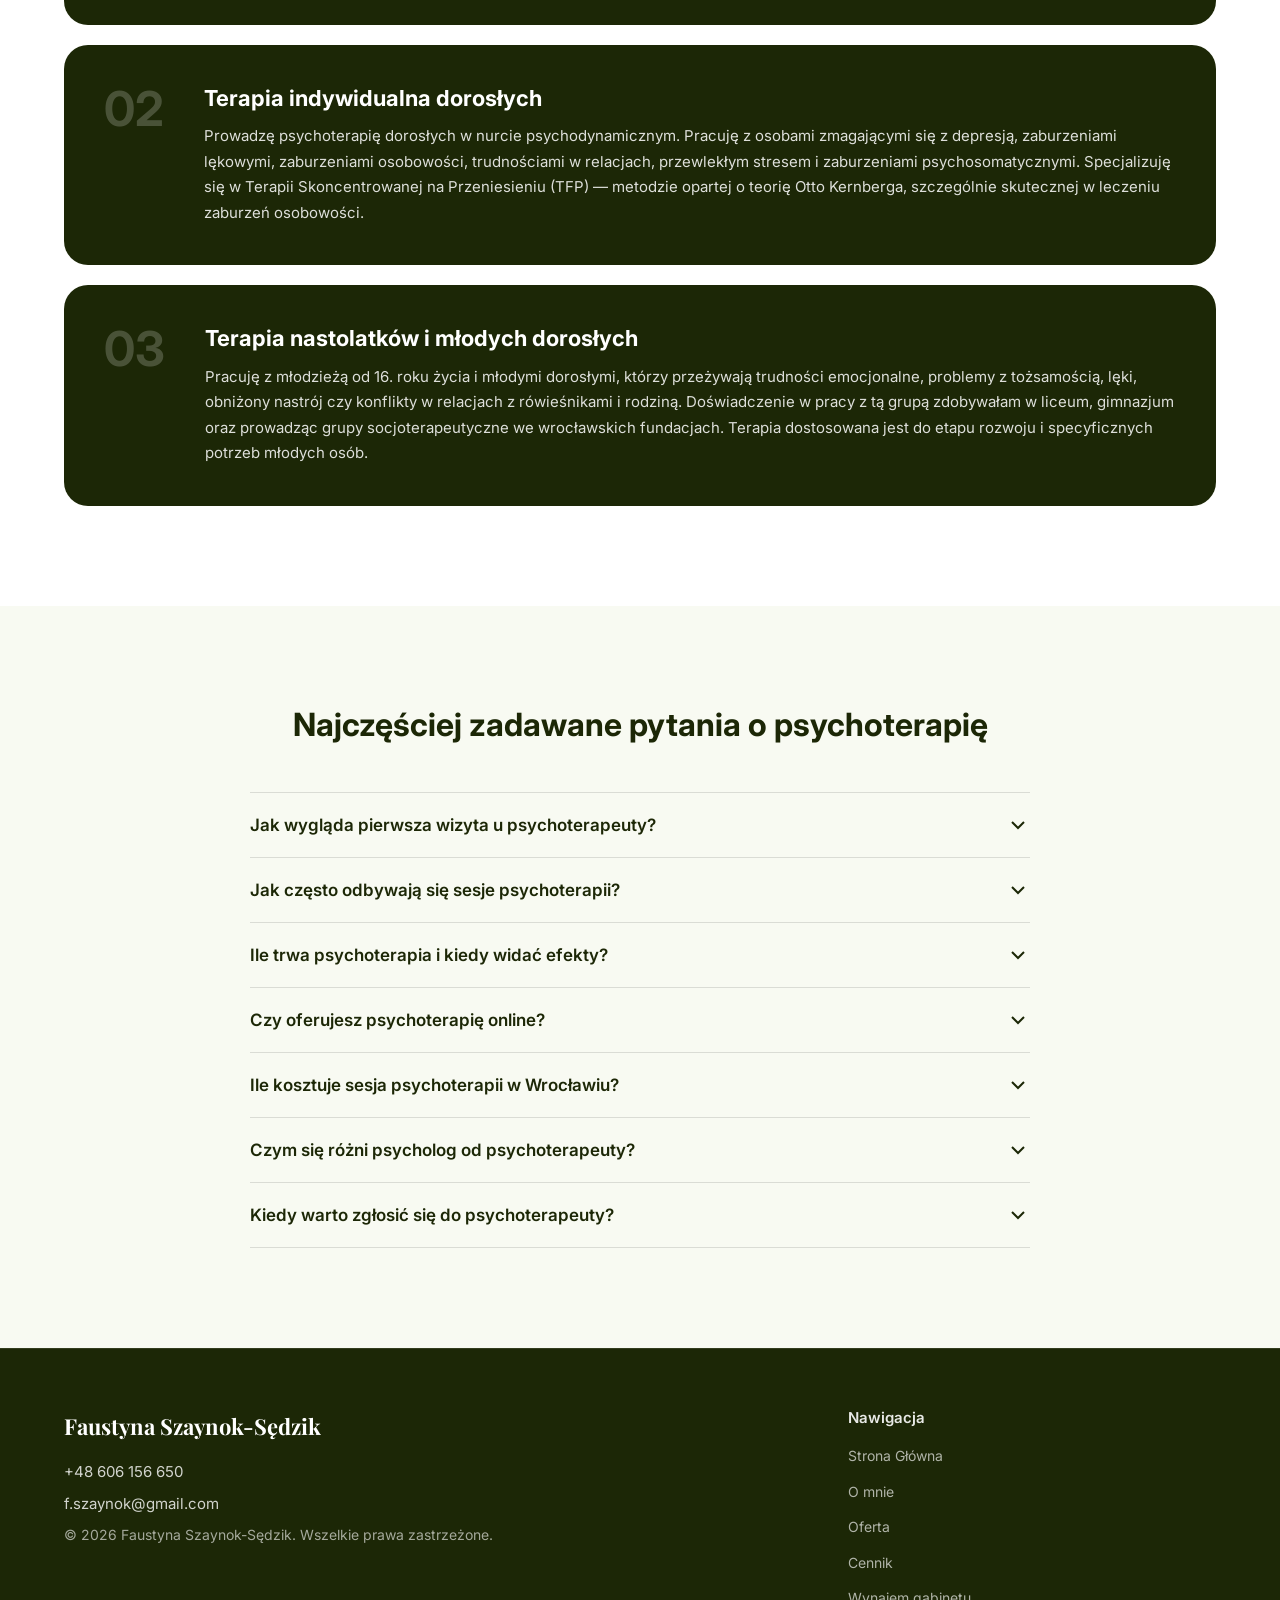
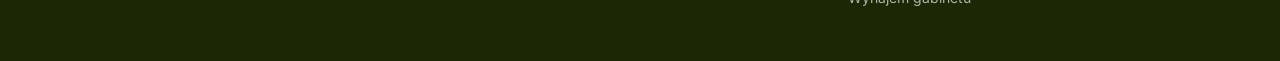
==== commit fa5bddc0: "SEO audit fixes: schemas, canonical, preload, accessibility - Fix canonical URL trailing slash (cons" ====
--- a/index.html
+++ b/index.html
@@ -5,7 +5,6 @@
   <meta name="viewport" content="width=device-width, initial-scale=1.0">
   <title>Faustyna Szaynok-Sędzik — Psychoterapeuta Wrocław | Terapia depresji, lęków, zaburzeń osobowości</title>
   <meta name="description" content="Psychoterapeuta i psycholog Wrocław. Terapia indywidualna, par i rodzinna. Psychoterapia psychodynamiczna, TFP, CBT, EMDR. Pomoc przy depresji, zaburzeniach lękowych i osobowości. Umów wizytę.">
-  <meta name="keywords" content="psychoterapeuta Wrocław, psycholog Wrocław, terapia depresji Wrocław, terapia lęku Wrocław, zaburzenia osobowości leczenie, terapia indywidualna, terapia par Wrocław, terapia rodzinna Wrocław, psychoterapia psychodynamiczna, TFP Wrocław, terapia CBT Wrocław, EMDR Wrocław, DBT, psychoterapia online, psycholog dla młodzieży Wrocław, terapia borderline, gabinet psychoterapeutyczny Wrocław, dobry psychoterapeuta Wrocław">
   <link rel="icon" href="assets/images/favicon.png" type="image/png">
   <meta property="og:image" content="https://faustynaszaynok.pl/assets/images/og-image.png">
   <meta property="og:title" content="Faustyna Szaynok-Sędzik — Psychoterapeuta Wrocław | Terapia depresji, lęków, zaburzeń osobowości">
@@ -16,10 +15,11 @@
   <meta name="twitter:title" content="Faustyna Szaynok-Sędzik — Psychoterapeuta Wrocław">
   <meta name="twitter:description" content="Psychoterapeuta Wrocław. Terapia indywidualna dorosłych i nastolatków. Psychoterapia psychodynamiczna, TFP.">
   <meta name="twitter:image" content="https://faustynaszaynok.pl/assets/images/og-image.png">
-  <link rel="canonical" href="https://faustynaszaynok.pl">
+  <link rel="canonical" href="https://faustynaszaynok.pl/">
   <link rel="preconnect" href="https://fonts.googleapis.com">
   <link rel="preconnect" href="https://fonts.gstatic.com" crossorigin>
   <link href="https://fonts.googleapis.com/css2?family=Inter:wght@400;600&family=Playfair+Display:wght@700&display=swap" rel="stylesheet">
+  <link rel="preload" as="image" href="assets/images/bg2.jpeg">
   <link rel="stylesheet" href="css/style.css">
 
   <!-- Schema.org Structured Data -->
@@ -29,7 +29,7 @@
     "@type": "MedicalBusiness",
     "name": "Faustyna Szaynok-Sędzik — Psychoterapia",
     "description": "Psychoterapeutka w Wrocławiu. Prowadzę psychoterapię indywidualną dorosłych i nastolatków. Nurt psychodynamiczny, TFP.",
-    "url": "https://faustynaszaynok.pl",
+    "url": "https://faustynaszaynok.pl/",
     "telephone": "+48606156650",
     "email": "f.szaynok@gmail.com",
     "image": "https://faustynaszaynok.pl/assets/images/portrait-faustyna.jpeg",
@@ -46,7 +46,6 @@
       "latitude": 51.1079,
       "longitude": 17.0385
     },
-    "medicalSpecialty": "Psychiatric",
     "priceRange": "200 zł",
     "openingHoursSpecification": [
       {
@@ -171,13 +170,55 @@
     ]
   }
   </script>
+
+  <script type="application/ld+json">
+  {
+    "@context": "https://schema.org",
+    "@type": "Person",
+    "name": "Faustyna Szaynok-Sędzik",
+    "jobTitle": "Psychoterapeuta",
+    "url": "https://faustynaszaynok.pl/",
+    "image": "https://faustynaszaynok.pl/assets/images/portrait-faustyna.jpeg",
+    "telephone": "+48606156650",
+    "email": "f.szaynok@gmail.com",
+    "worksFor": {
+      "@type": "MedicalBusiness",
+      "name": "Faustyna Szaynok-Sędzik — Psychoterapia",
+      "url": "https://faustynaszaynok.pl/"
+    },
+    "alumniOf": [
+      {
+        "@type": "EducationalOrganization",
+        "name": "Uniwersytet SWPS we Wrocławiu"
+      },
+      {
+        "@type": "EducationalOrganization",
+        "name": "Krakowskie Centrum Psychodynamiczne"
+      }
+    ],
+    "memberOf": {
+      "@type": "Organization",
+      "name": "Polskie Towarzystwo Psychoterapii Psychodynamicznej"
+    },
+    "knowsAbout": ["psychoterapia psychodynamiczna", "TFP", "zaburzenia osobowości", "depresja", "zaburzenia lękowe"]
+  }
+  </script>
+
+  <script type="application/ld+json">
+  {
+    "@context": "https://schema.org",
+    "@type": "WebSite",
+    "name": "Faustyna Szaynok-Sędzik — Psychoterapia",
+    "url": "https://faustynaszaynok.pl/"
+  }
+  </script>
 </head>
 <body>
 
   <!-- ========== NAVIGATION ========== -->
-  <nav class="nav" id="nav">
+  <nav class="nav" id="nav" aria-label="Nawigacja główna">
     <div class="container nav__inner">
-      <a href="#" class="nav__logo">
+      <a href="/" class="nav__logo">
         <img src="assets/images/logo-small.svg" alt="Faustyna Szaynok-Sędzik — Psychoterapia" class="nav__logo-img">
       </a>
       <button class="nav__hamburger" id="nav-toggle" aria-label="Otwórz menu" aria-expanded="false">
@@ -201,7 +242,7 @@
   <!-- ========== HERO ========== -->
   <section class="hero" id="hero-section">
     <div class="hero__bg">
-      <img src="assets/images/bg2.jpeg" alt="Gabinet psychoterapeutyczny w Wrocławiu — Faustyna Szaynok-Sędzik" class="hero__bg-img">
+      <img src="assets/images/bg2.jpeg" alt="Gabinet psychoterapeutyczny w Wrocławiu — Faustyna Szaynok-Sędzik" class="hero__bg-img" fetchpriority="high">
     </div>
     <div class="container hero__inner">
       <div class="hero__content">
@@ -492,7 +533,7 @@
         <p class="footer__contact"><a href="mailto:f.szaynok@gmail.com">f.szaynok@gmail.com</a></p>
         <p class="footer__copy">&copy; 2026 Faustyna Szaynok-Sędzik. Wszelkie prawa zastrzeżone.</p>
       </div>
-      <nav class="footer__nav">
+      <nav class="footer__nav" aria-label="Nawigacja stopki">
         <h4 class="footer__nav-title">Nawigacja</h4>
         <ul class="footer__nav-list">
           <li><a href="#hero-section">Strona Główna</a></li>
--- a/css/style.css
+++ b/css/style.css
@@ -9,7 +9,7 @@
   --color-offwhite: #F8FAF2;
   --color-border: rgba(0, 0, 0, 0.12);
 
-  --font-heading: 'Satoshi', 'Inter', sans-serif;
+  --font-heading: 'Inter', sans-serif;
   --font-body: 'Inter', sans-serif;
   --font-logo: 'Playfair Display', Georgia, serif;
 
@@ -382,11 +382,15 @@
 }
 
 .about__text-wrapper .about__text:nth-child(n+2) {
-  display: none;
+  height: 0;
+  overflow: hidden;
+  margin-bottom: 0;
 }
 
 .about__text-wrapper.expanded .about__text:nth-child(n+2) {
-  display: block;
+  height: auto;
+  overflow: visible;
+  margin-bottom: 16px;
 }
 
 .about__text-wrapper:not(.expanded)::after {
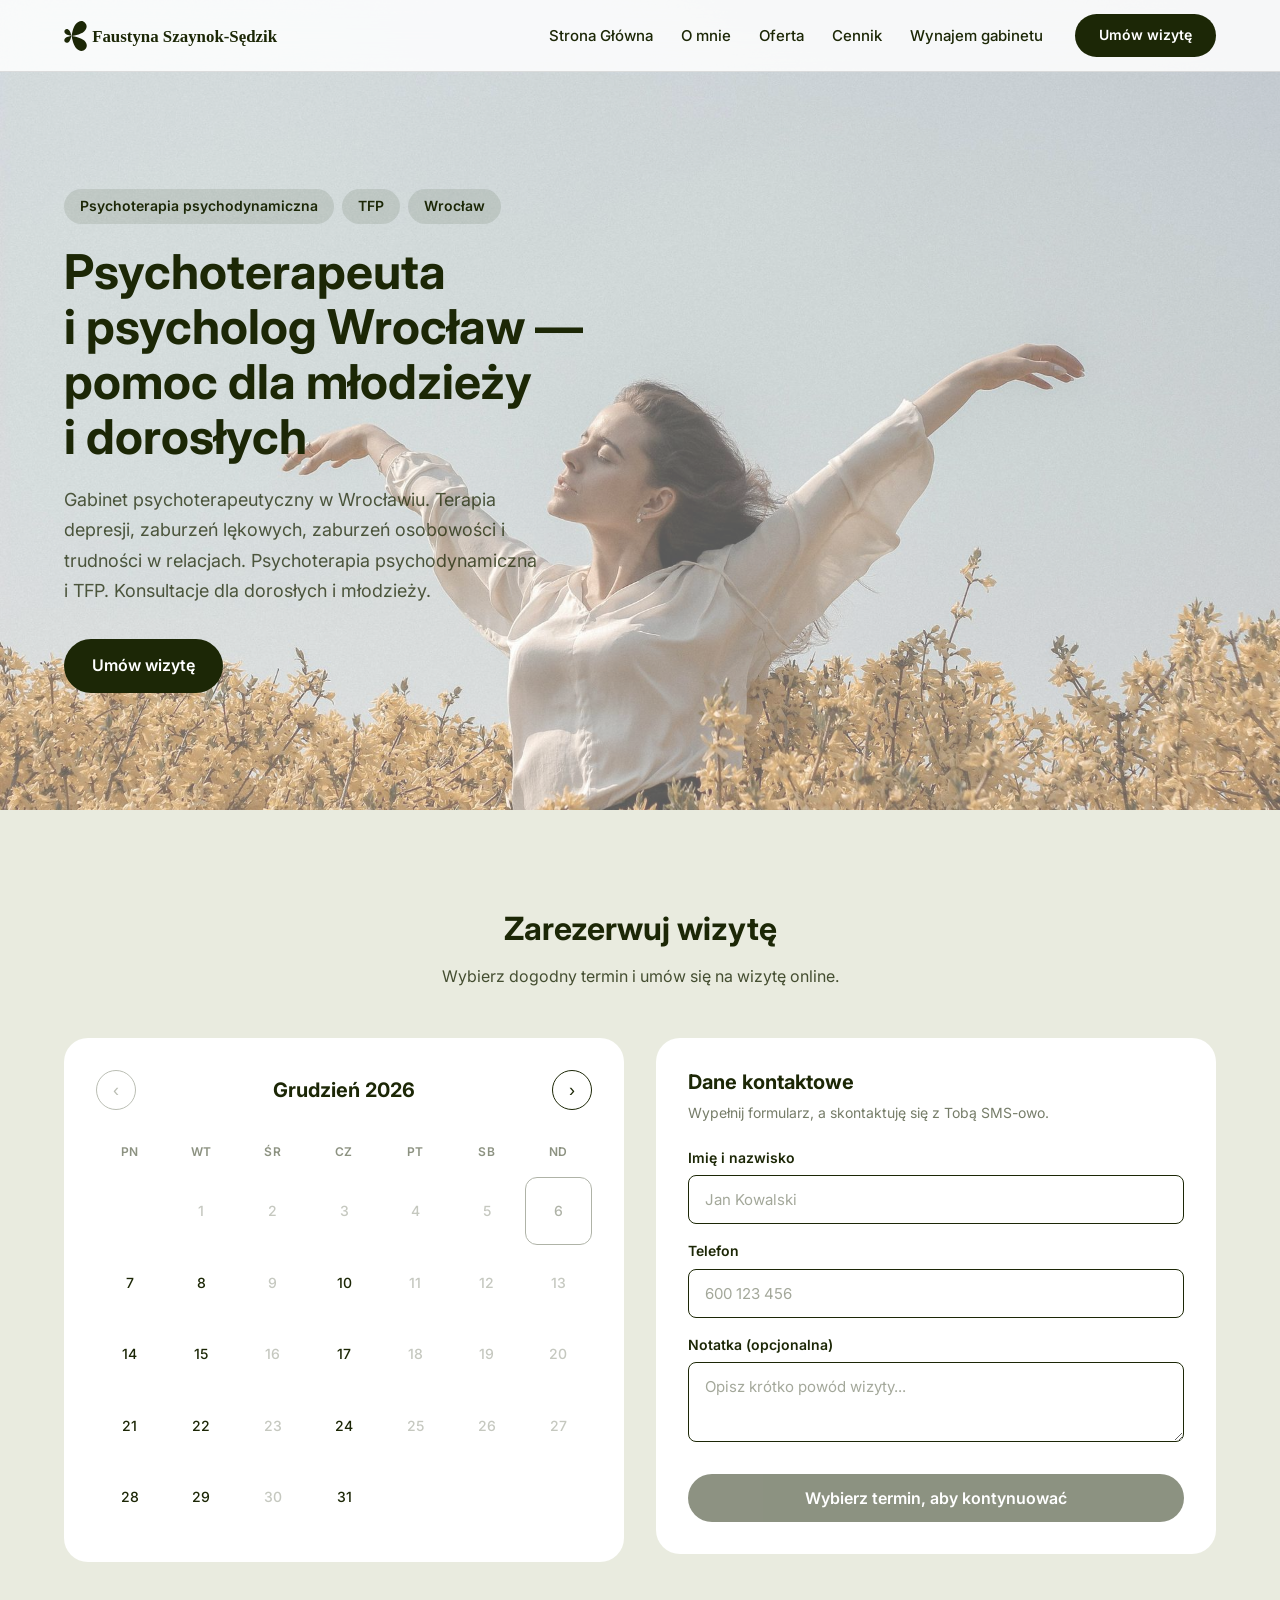
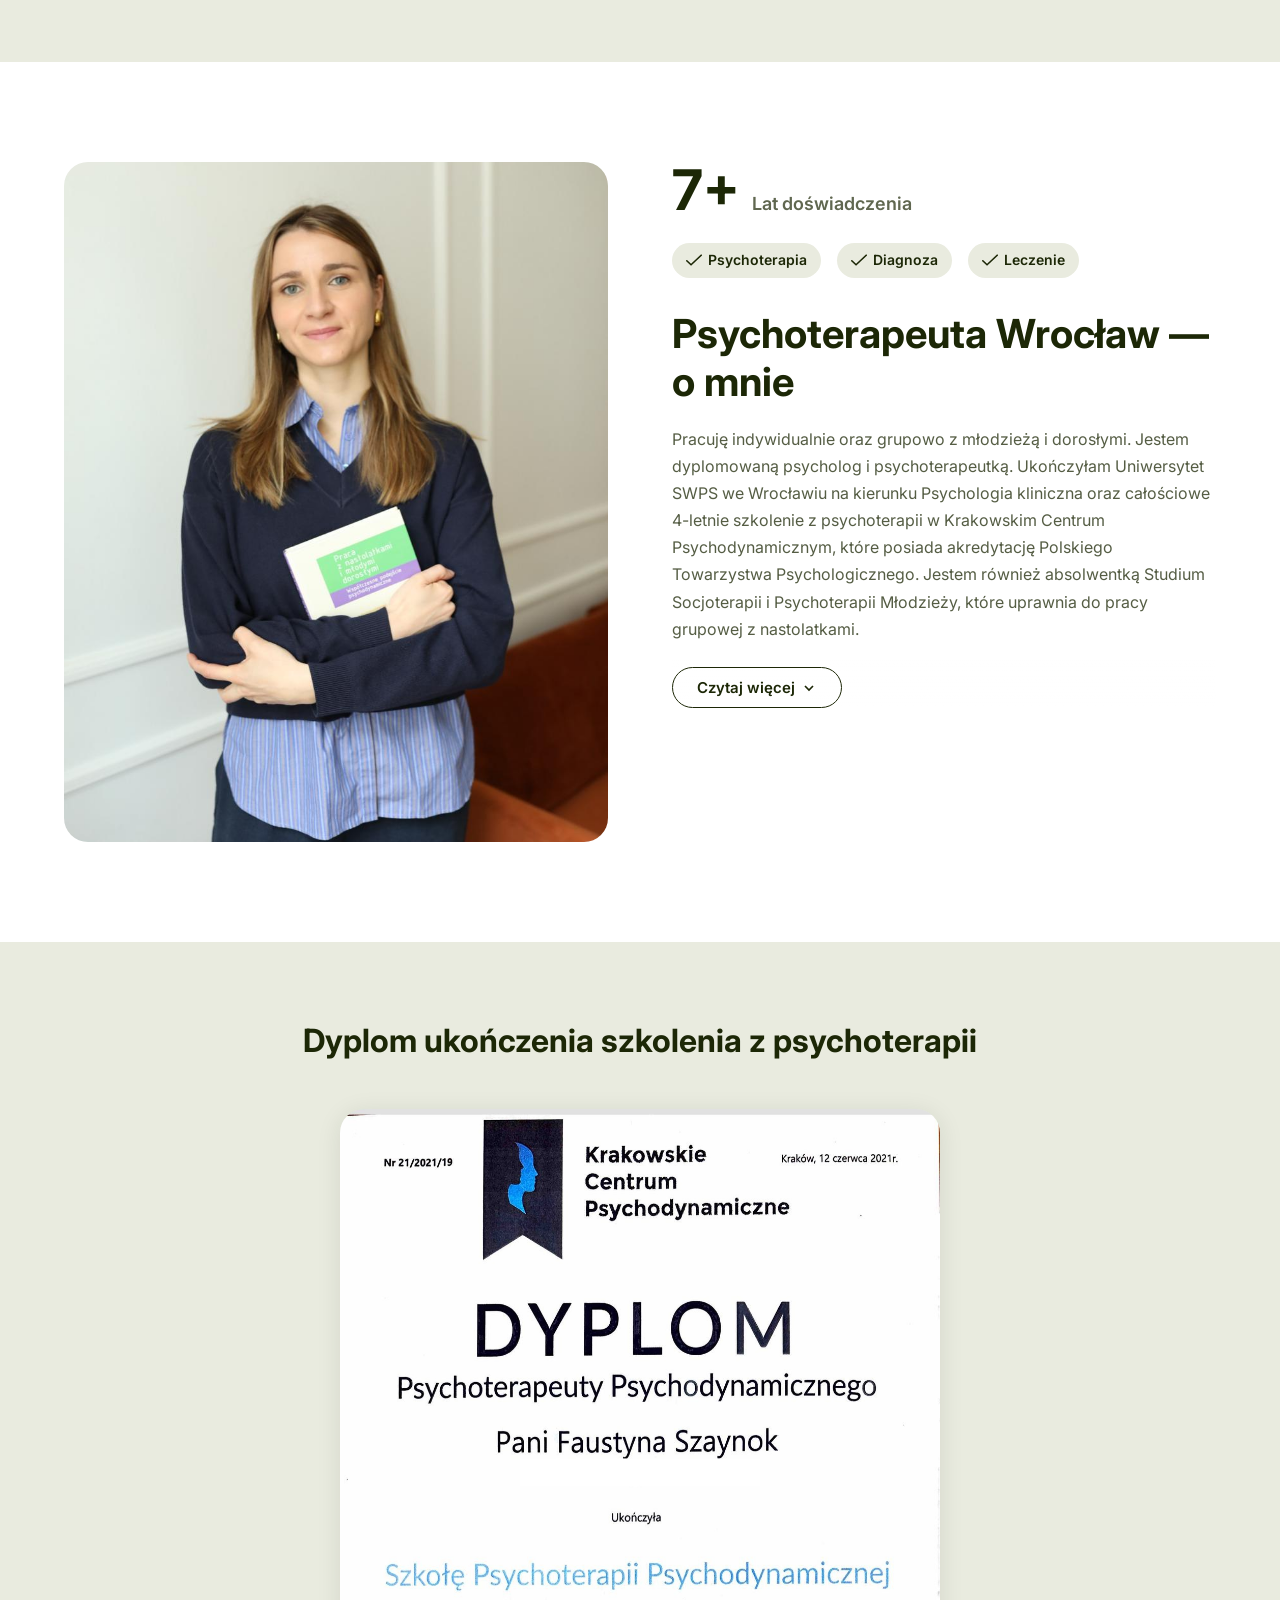
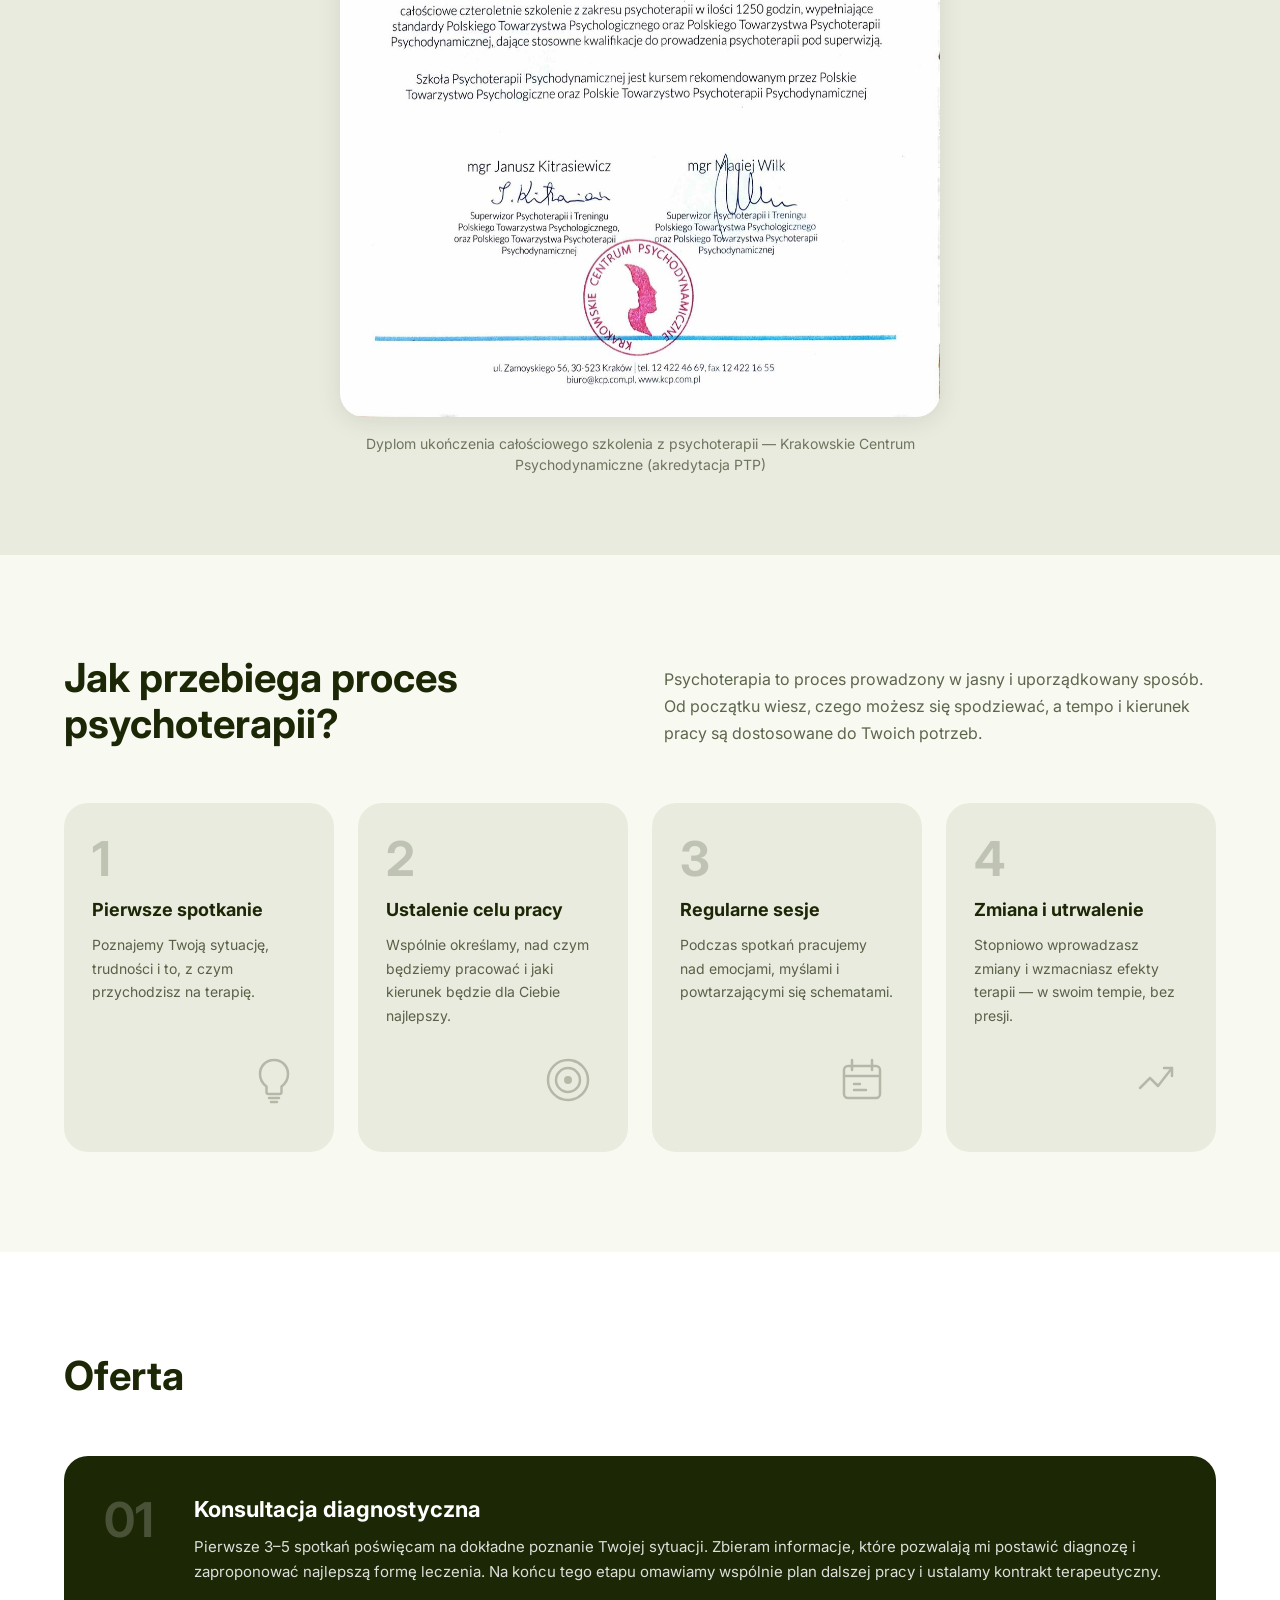
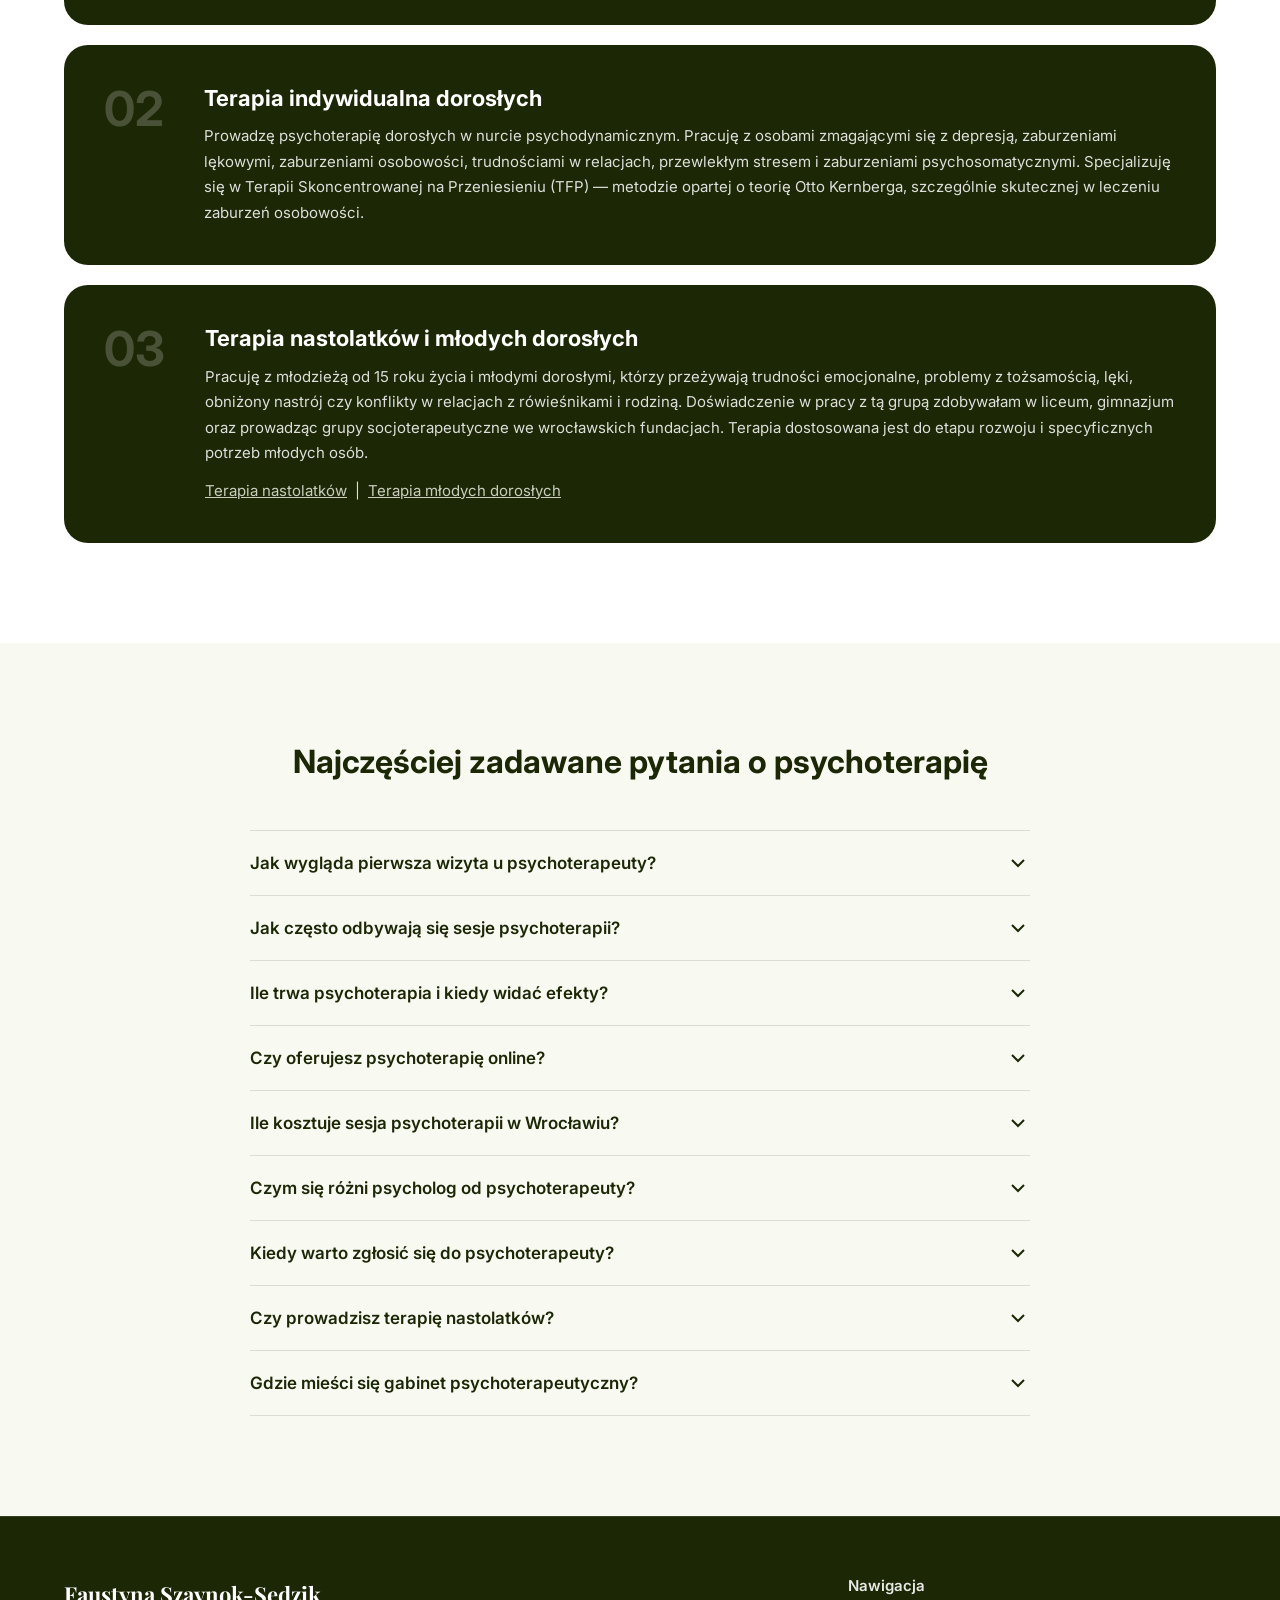
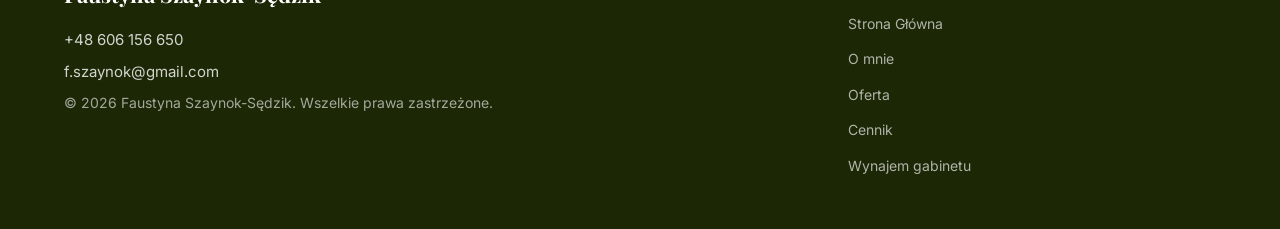
==== commit 5ebbe99f: "SEO: dedykowane podstrony terapia nastolatków + młodych dorosłych, llms.txt - Nowa podstrona terapia" ====
--- a/index.html
+++ b/index.html
@@ -35,7 +35,7 @@
     "image": "https://faustynaszaynok.pl/assets/images/portrait-faustyna.jpeg",
     "address": {
       "@type": "PostalAddress",
-      "streetAddress": "ul. Polaka",
+      "streetAddress": "ul. Benedykta Polaka 21/8",
       "addressLocality": "Wrocław",
       "addressRegion": "Dolnośląskie",
       "postalCode": "51-648",
@@ -45,6 +45,10 @@
       "@type": "GeoCoordinates",
       "latitude": 51.1079,
       "longitude": 17.0385
+    },
+    "areaServed": {
+      "@type": "City",
+      "name": "Wrocław"
     },
     "priceRange": "200 zł",
     "openingHoursSpecification": [
@@ -95,7 +99,7 @@
           "@type": "Offer",
           "itemOffered": {
             "@type": "MedicalTherapy",
-            "name": "Psychoterapia nastolatków (16+)",
+            "name": "Psychoterapia nastolatków (15+)",
             "description": "Konsultacje i sesje psychoterapeutyczne dla nastolatków i młodych dorosłych, 50 minut"
           },
           "price": "200",
@@ -165,6 +169,22 @@
         "acceptedAnswer": {
           "@type": "Answer",
           "text": "Warto zgłosić się do psychoterapeuty, gdy odczuwasz przewlekły smutek lub obniżony nastrój, masz problemy z lękiem lub atakami paniki, przeżywasz trudności w relacjach, zmagasz się z niską samooceną lub myślami samobójczymi. Im wcześniej szukasz pomocy, tym szybciej możesz poczuć się lepiej."
+        }
+      },
+      {
+        "@type": "Question",
+        "name": "Czy prowadzisz terapię nastolatków?",
+        "acceptedAnswer": {
+          "@type": "Answer",
+          "text": "Tak, prowadzę psychoterapię nastolatków od 15 roku życia. Mam doświadczenie w pracy z młodzieżą zdobyte w szkołach, na oddziale dziennym i prowadząc grupy socjoterapeutyczne we wrocławskich fundacjach."
+        }
+      },
+      {
+        "@type": "Question",
+        "name": "Gdzie mieści się gabinet psychoterapeutyczny?",
+        "acceptedAnswer": {
+          "@type": "Answer",
+          "text": "Gabinet mieści się przy ul. Benedykta Polaka 21/8 we Wrocławiu, obok Placu Grunwaldzkiego. Dojazd komunikacją miejską: tramwaje i autobusy na przystanek Plac Grunwaldzki."
         }
       }
     ]
@@ -346,7 +366,7 @@
           <p class="about__text">W swojej pracy skupiam się na prowadzeniu psychoterapii w nurcie psychodynamicznym. Przed podjęciem pracy przykładam uwagę do dokładnego zdiagnozowania problemu pacjenta, aby wiedzieć jaka forma leczenia będzie najbardziej korzystna. Aby móc to robić współpracuję z innymi specjalistami, takimi jak psychiatrzy, psycholodzy diagności, socjoterapeuci w przypadku młodzieży oraz terapeuci pracujący w innych nurtach terapeutycznych.</p>
           <p class="about__text">Obszarem moich zainteresowań jest również praca grupowa (socjoterapeutyczna) z nastolatkami. W swojej pracy dostrzegam ogromną wartość płynącą z tej formy terapii, zwłaszcza dla młodzieży z problemami w relacjach z rówieśnikami. Grupa socjoterapeutyczna daje możliwość, w bezpiecznych warunkach, zmierzyć się z lękiem przed nawiązywaniem nowych relacji, podzielić się swoimi przeżyciami z innymi czy przepracować trudne, konfliktowe sytuacje przy wsparciu psychologów.</p>
           <p class="about__text">W swojej pracy oferuję pomoc osobom zmagającym się z objawami i trudnościami o podłożu emocjonalnym, takimi jak zaburzenia nastroju, zaburzenia osobowości, trudności w relacjach, przewlekły stres, zaburzenia psychosomatyczne czy brak satysfakcji w różnych obszarach życiowych.</p>
-          <p class="about__text">Prowadzę psychoterapię indywidualną osób dorosłych i młodzieży od 16 roku życia.</p>
+          <p class="about__text">Prowadzę psychoterapię indywidualną osób dorosłych i młodzieży od 15 roku życia. Gabinet mieści się przy ul. Benedykta Polaka 21/8 we Wrocławiu, obok Placu Grunwaldzkiego.</p>
           <button class="about__read-more" id="about-read-more" type="button">
             Czytaj więcej
             <svg width="16" height="16" viewBox="0 0 24 24" fill="none" stroke="currentColor" stroke-width="2.5"><polyline points="6 9 12 15 18 9"/></svg>
@@ -441,7 +461,8 @@
             <span class="services__label">03</span>
             <div class="services__card-content">
               <h3 class="services__card-title">Terapia nastolatków i młodych dorosłych</h3>
-              <p class="services__card-text">Pracuję z młodzieżą od 16. roku życia i młodymi dorosłymi, którzy przeżywają trudności emocjonalne, problemy z tożsamością, lęki, obniżony nastrój czy konflikty w relacjach z rówieśnikami i rodziną. Doświadczenie w pracy z tą grupą zdobywałam w liceum, gimnazjum oraz prowadząc grupy socjoterapeutyczne we wrocławskich fundacjach. Terapia dostosowana jest do etapu rozwoju i specyficznych potrzeb młodych osób.</p>
+              <p class="services__card-text">Pracuję z młodzieżą od 15 roku życia i młodymi dorosłymi, którzy przeżywają trudności emocjonalne, problemy z tożsamością, lęki, obniżony nastrój czy konflikty w relacjach z rówieśnikami i rodziną. Doświadczenie w pracy z tą grupą zdobywałam w liceum, gimnazjum oraz prowadząc grupy socjoterapeutyczne we wrocławskich fundacjach. Terapia dostosowana jest do etapu rozwoju i specyficznych potrzeb młodych osób.</p>
+              <p class="services__card-text"><a href="terapia-nastolatkow.html" style="color: var(--color-sage); text-decoration: underline;">Terapia nastolatków</a> &nbsp;|&nbsp; <a href="terapia-mlodych-doroslych.html" style="color: var(--color-sage); text-decoration: underline;">Terapia młodych dorosłych</a></p>
             </div>
           </div>
         </div>
@@ -518,6 +539,24 @@
           </button>
           <div class="faq__answer">
             <p>Warto zgłosić się do psychoterapeuty, gdy odczuwasz przewlekły smutek lub obniżony nastrój, masz problemy z lękiem lub atakami paniki, przeżywasz trudności w relacjach, zmagasz się z niską samooceną lub myślami samobójczymi. Im wcześniej szukasz pomocy, tym szybciej możesz poczuć się lepiej.</p>
+          </div>
+        </div>
+        <div class="faq__item">
+          <button class="faq__question" aria-expanded="false">
+            <span>Czy prowadzisz terapię nastolatków?</span>
+            <svg class="faq__chevron" width="24" height="24" viewBox="0 0 24 24" fill="none" stroke="currentColor" stroke-width="2"><polyline points="6 9 12 15 18 9"/></svg>
+          </button>
+          <div class="faq__answer">
+            <p>Tak, prowadzę psychoterapię nastolatków od 15 roku życia. Mam doświadczenie w pracy z młodzieżą zdobyte w szkołach, na oddziale dziennym i prowadząc grupy socjoterapeutyczne. Więcej informacji na stronie <a href="terapia-nastolatkow.html" style="text-decoration: underline;">terapia nastolatków</a>.</p>
+          </div>
+        </div>
+        <div class="faq__item">
+          <button class="faq__question" aria-expanded="false">
+            <span>Gdzie mieści się gabinet psychoterapeutyczny?</span>
+            <svg class="faq__chevron" width="24" height="24" viewBox="0 0 24 24" fill="none" stroke="currentColor" stroke-width="2"><polyline points="6 9 12 15 18 9"/></svg>
+          </button>
+          <div class="faq__answer">
+            <p>Gabinet mieści się przy ul. Benedykta Polaka 21/8 we Wrocławiu, obok Placu Grunwaldzkiego. Dojazd komunikacją miejską: tramwaje i autobusy na przystanek Plac Grunwaldzki.</p>
           </div>
         </div>
       </div>
